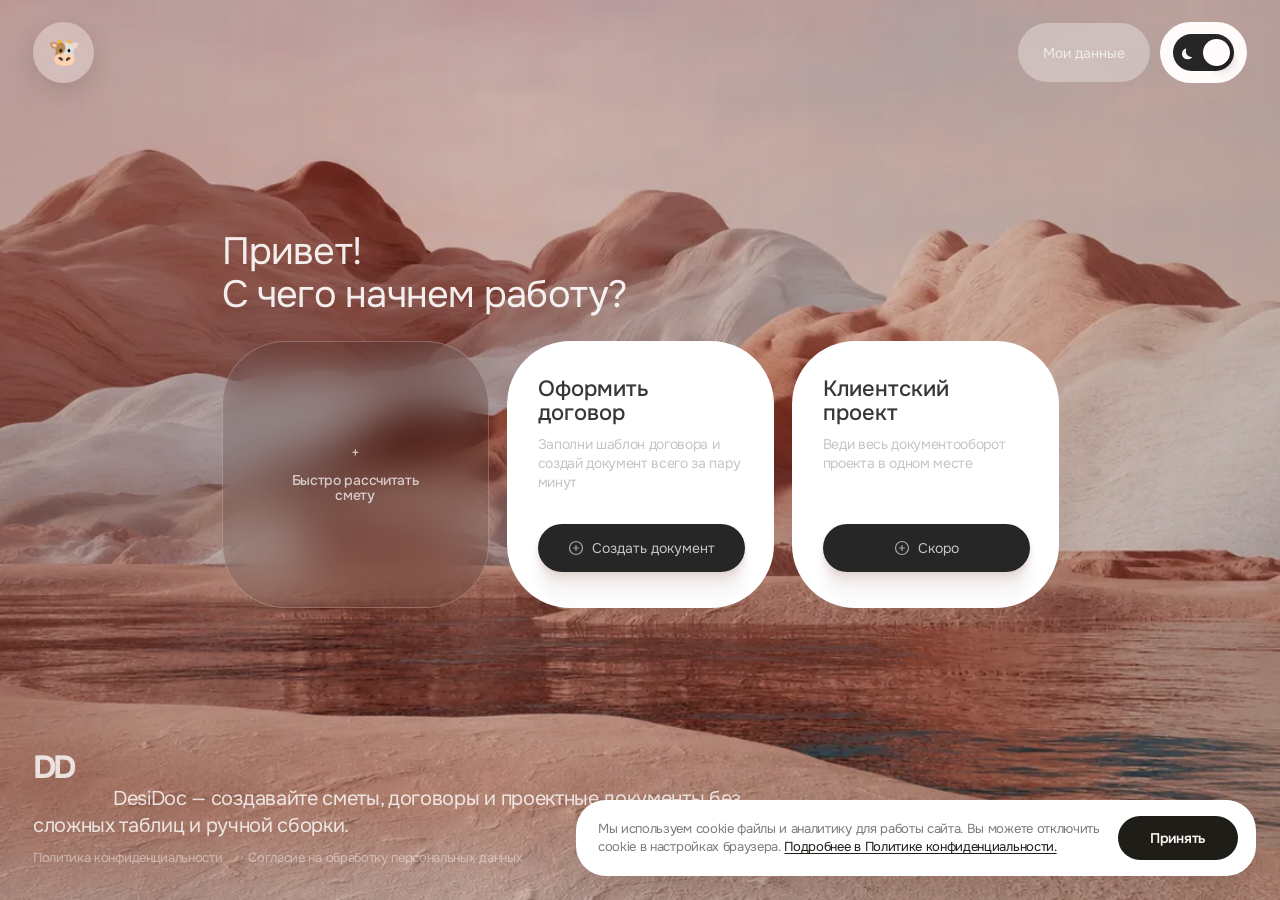
==== index.html @ 85f7f20c "Remove stale AI brief helper text" ====
<!doctype html>
<html lang="ru">
<head>
  <meta charset="utf-8">
  <meta name="viewport" content="width=device-width, initial-scale=1, viewport-fit=cover">
  <title>DesiDoc — сервис для подготовки проектных документов</title>
  <meta name="description" content="Создавайте сметы, договоры и проектные документы без лишней рутины.">
  <link rel="icon" href="/favicon.ico" sizes="48x48">
  <link rel="icon" href="assets/favicon-32.png" type="image/png" sizes="32x32">
  <link rel="icon" href="assets/favicon-192.png" type="image/png" sizes="192x192">
  <link rel="apple-touch-icon" href="assets/apple-touch-icon.png">
  <link rel="preload" href="assets/deedoc-landscape.webp" as="image" type="image/webp" fetchpriority="high">
  <meta property="og:type" content="website">
  <meta property="og:url" content="https://desidoc.ru/">
  <meta property="og:site_name" content="DesiDoc">
  <meta property="og:title" content="DesiDoc — сервис для подготовки проектных документов">
  <meta property="og:description" content="Создавайте сметы, договоры и проектные документы без лишней рутины.">
  <meta property="og:locale" content="ru_RU">
  <meta name="twitter:card" content="summary">
  <meta name="twitter:title" content="DesiDoc — сервис для подготовки проектных документов">
  <meta name="twitter:description" content="Создавайте сметы, договоры и проектные документы без лишней рутины.">
  <link rel="stylesheet" href="css/designkit.css?v=171">
</head>
<body data-view="home">
  <div class="app" data-view="home">
    <aside class="rail" aria-label="Основная навигация">
      <a class="brand" href="#home" data-route="home" aria-label="DesiDoc home">DD</a>
      <nav class="rail__nav">
        <a href="#home" data-route="home" class="rail__link is-active">Главная</a>
        <a href="#calculator" data-route="calculator" class="rail__link">Смета</a>
        <a href="#contract" data-route="contract" class="rail__link is-muted">Документы</a>
      </nav>
      <button class="theme-toggle" type="button" data-action="toggle-theme" aria-label="Переключить тему">
        <span class="theme-toggle__dot"></span>
      </button>
    </aside>

    <main class="workspace">
      <header class="topbar">
        <a class="mobile-brand" href="#home" data-route="home">DesiDoc</a>
        <nav class="topbar__nav" aria-label="Навигация">
          <a href="#home" data-route="home" class="topbar__link is-active">Главная</a>
          <a href="#calculator" data-route="calculator" class="topbar__link">Смета</a>
          <a href="#contract" data-route="contract" class="topbar__link">Документы</a>
        </nav>
        <button class="topbar__theme" type="button" data-action="toggle-theme">Тема</button>
      </header>

      <!-- Global nav header — visible on all screens -->
      <header class="deedoc-home__top deedoc-home__top--global">
        <div class="deedoc-user">
          <button class="deedoc-user__avatar" type="button" data-route="home" aria-label="На главную" title="На главную">🐱</button>
          <nav class="deedoc-section-nav" aria-label="Разделы" hidden>
            <button class="deedoc-section-tab" type="button" data-route="calculator" aria-label="Смета">
              <svg class="tab-icon" width="16" height="16" viewBox="0 0 16 16" fill="none" aria-hidden="true">
                <rect x="2" y="2" width="5" height="4" rx="1" stroke="currentColor" stroke-width="1.3"/>
                <rect x="9" y="2" width="5" height="4" rx="1" stroke="currentColor" stroke-width="1.3"/>
                <rect x="2" y="10" width="5" height="4" rx="1" stroke="currentColor" stroke-width="1.3"/>
                <path d="M9 12h6M12 9v6" stroke="currentColor" stroke-width="1.3" stroke-linecap="round"/>
              </svg>
              <span class="tab-label">Смета</span>
            </button>
            <button class="deedoc-section-tab" type="button" data-route="contract" aria-label="Документы">
              <svg class="tab-icon" width="16" height="16" viewBox="0 0 16 16" fill="none" aria-hidden="true">
                <path d="M3 2.5A1.5 1.5 0 014.5 1h5L13 4.5V13a1.5 1.5 0 01-1.5 1.5h-7A1.5 1.5 0 013 13V2.5z" stroke="currentColor" stroke-width="1.3"/>
                <path d="M9 1v3.5H13" stroke="currentColor" stroke-width="1.3" stroke-linecap="round" stroke-linejoin="round"/>
                <path d="M5.5 8h5M5.5 10.5h3" stroke="currentColor" stroke-width="1.3" stroke-linecap="round"/>
              </svg>
              <span class="tab-label">Документы</span>
            </button>
          </nav>
        </div>
        <div class="deedoc-home__tools">
          <button class="deedoc-pill" type="button" data-action="open-profile"><span class="pill-clip"><span class="pill-reel" data-text="Мои данные">Мои данные</span></span></button>
          <button class="deedoc-toggle" type="button" data-action="toggle-theme" aria-label="Переключить тему">
            <svg class="deedoc-toggle__moon" aria-hidden="true" xmlns="http://www.w3.org/2000/svg" width="12" height="13" viewBox="44 44 12 13" fill="none">
              <path d="M47.6269 46.0322C48.0415 45.8719 48.379 46.3405 48.2231 46.7572C47.9912 47.3765 47.8644 48.0472 47.8644 48.7476C47.8644 51.881 50.4019 54.4211 53.5321 54.4211C53.8965 54.4211 54.1461 54.8226 53.9039 55.0952C52.8659 56.2637 51.3528 57 49.6678 57C46.5375 57 44 54.4599 44 51.3265C44 48.9133 45.5051 46.8523 47.6269 46.0322Z" fill="#F8F4F3"/>
            </svg>
            <span class="deedoc-toggle__knob"></span>
            <svg class="deedoc-toggle__sun" aria-hidden="true" xmlns="http://www.w3.org/2000/svg" width="17" height="17" viewBox="70.5 123 17 17" fill="none">
              <path d="M86.9963 130.681V130.678C86.9775 130.539 86.8853 130.423 86.7572 130.372C85.1307 129.716 84.6054 128.555 85.1777 126.884C85.2229 126.753 85.1947 126.607 85.1043 126.5L85.1024 126.496C85.0121 126.392 84.8728 126.342 84.7372 126.369C83.0184 126.705 81.9529 126.015 81.5406 124.297C81.5236 124.229 81.4916 124.168 81.4445 124.121C81.3994 124.071 81.341 124.035 81.2732 124.016C81.1415 123.976 80.9984 124.012 80.8986 124.109C79.6316 125.329 78.3665 125.329 77.1014 124.109C77.0016 124.012 76.8585 123.978 76.7268 124.016L76.7211 124.018C76.5893 124.058 76.4877 124.164 76.4557 124.301C76.0453 126.019 74.9797 126.711 73.2609 126.375C73.1253 126.348 72.986 126.396 72.8957 126.502L72.8938 126.506C72.8034 126.61 72.7752 126.757 72.8204 126.89C73.3946 128.558 72.8693 129.722 71.2428 130.377C71.1147 130.429 71.0225 130.546 71.0037 130.683V130.687C70.9848 130.826 71.0394 130.963 71.1486 131.048C72.5267 132.139 72.7055 133.405 71.6889 134.844C71.608 134.958 71.5948 135.106 71.6513 135.231L71.6532 135.235C71.7096 135.363 71.8301 135.448 71.9676 135.461C73.7108 135.627 74.5392 136.594 74.4545 138.358C74.4469 138.497 74.5147 138.63 74.6314 138.706L74.6352 138.708C74.7519 138.784 74.8988 138.789 75.0211 138.725C76.5762 137.913 77.7904 138.272 78.6658 139.804C78.7355 139.926 78.8616 140 79.0009 140H79.0047C79.1421 140 79.2701 139.926 79.3398 139.804C80.2133 138.272 81.4276 137.913 82.9845 138.723C83.1069 138.787 83.2537 138.78 83.3704 138.704L83.3742 138.702C83.4909 138.626 83.5568 138.495 83.5512 138.354C83.4665 136.588 84.2948 135.623 86.0381 135.456C86.1755 135.442 86.296 135.357 86.3525 135.23L86.3544 135.226C86.4108 135.098 86.3977 134.95 86.3167 134.838C85.3001 133.399 85.479 132.135 86.8551 131.042C86.9606 130.957 87.0152 130.82 86.9963 130.681ZM78.9991 136.839C76.2655 136.839 74.0516 134.602 74.0516 131.845C74.0516 129.085 76.2674 126.85 78.9991 126.85C81.7307 126.85 83.9465 129.087 83.9465 131.845C83.9484 134.602 81.7326 136.839 78.9991 136.839Z" fill="#FFFBFA"/>
            </svg>
          </button>
        </div>
      </header>

      <section class="view view--home" data-screen="home" aria-labelledby="home-title">
        <div class="deedoc-home">
          <div class="deedoc-home__bg" aria-hidden="true">
            <div class="deedoc-home__bg-layer" data-layer="sky"></div>
            <div class="deedoc-home__bg-layer" data-layer="mountains"></div>
            <div class="deedoc-home__bg-layer" data-layer="water"></div>
          </div>
          <!-- Spacer keeps grid-template-rows: auto 1fr auto intact after header moved globally -->
          <div class="deedoc-home__nav-spacer" aria-hidden="true"></div>
          <section class="deedoc-hero" aria-labelledby="home-title">
            <div class="deedoc-hero__inner">
            <h1 id="home-title" data-home-greeting>Привет!<br>С чего начнем работу?</h1>
            <div class="deedoc-actions" aria-label="Рабочие сценарии">
              <article class="deedoc-card deedoc-card--quick" data-route="calculator" tabindex="0" role="button" aria-label="Быстро рассчитать смету">
                <div class="deedoc-card__plus">+</div>
                <p>Быстро рассчитать<br>смету</p>
              </article>

              <article class="deedoc-card deedoc-card--paper" data-route="contract" tabindex="0" role="button" aria-label="Оформить договор">
                <div>
                  <h2>Оформить<br>договор</h2>
                  <p>Заполни шаблон договора и создай документ всего за пару минут</p>
                </div>
                <button class="deedoc-card__button" type="button" data-route="contract" data-icon="document">Создать документ</button>
              </article>

              <article class="deedoc-card deedoc-card--paper" data-action="show-soon" data-label="Клиентский проект" tabindex="0" role="button" aria-label="Добавить клиентский проект">
                <div>
                  <h2>Клиентский<br>проект</h2>
                  <p>Веди весь документооборот проекта в одном месте</p>
                </div>
                <button class="deedoc-card__button" type="button" data-action="show-soon" data-label="Клиентский проект" data-icon="project">Скоро</button>
              </article>
            </div>
            </div>
          </section>

          <footer class="deedoc-home__footer">
            <strong>DD</strong>
            <p>DesiDoc — создавайте сметы, договоры и проектные документы без сложных таблиц и ручной сборки.</p>
            <p class="deedoc-home__footer-legal">
              <a class="link-btn" href="policy.html">Политика конфиденциальности</a>
              <span>·</span>
              <a class="link-btn" href="personal-data-consent.html">Согласие на обработку персональных данных</a>
            </p>
          </footer>
        </div>
      </section>

      <section class="view view--calculator" data-screen="calculator" aria-labelledby="calculator-title">
        <div class="calculator-shell">
          <h1 class="visually-hidden" id="calculator-title">Смета</h1>
          <section class="mobile-calc-controls" aria-label="Параметры сметы">
            <div class="mobile-calc-controls__rail">
              <button class="mobile-calc-chip" type="button" data-action="open-mobile-calc-sheet" data-mobile-sheet="project">
                <div class="mobile-calc-chip__text">
                  <span>Проект</span>
                  <strong data-mobile-chip-value="project">Дизайн сайта</strong>
                </div>
                <svg class="mobile-calc-chip__chevron" width="10" height="6" viewBox="0 0 10 6" fill="none" aria-hidden="true"><path d="M1 1l4 4 4-4" stroke="currentColor" stroke-width="1.5" stroke-linecap="round" stroke-linejoin="round"/></svg>
              </button>
              <button class="mobile-calc-chip" type="button" data-action="open-mobile-calc-sheet" data-mobile-sheet="rate">
                <div class="mobile-calc-chip__text">
                  <span>Ставка</span>
                  <strong data-mobile-chip-value="rate">1 500 ₽/ч</strong>
                </div>
                <svg class="mobile-calc-chip__chevron" width="10" height="6" viewBox="0 0 10 6" fill="none" aria-hidden="true"><path d="M1 1l4 4 4-4" stroke="currentColor" stroke-width="1.5" stroke-linecap="round" stroke-linejoin="round"/></svg>
              </button>
              <button class="mobile-calc-chip" type="button" data-action="open-mobile-calc-sheet" data-mobile-sheet="tax">
                <div class="mobile-calc-chip__text">
                  <span>Налог</span>
                  <strong data-mobile-chip-value="tax">СЗ · 4%</strong>
                </div>
                <svg class="mobile-calc-chip__chevron" width="10" height="6" viewBox="0 0 10 6" fill="none" aria-hidden="true"><path d="M1 1l4 4 4-4" stroke="currentColor" stroke-width="1.5" stroke-linecap="round" stroke-linejoin="round"/></svg>
              </button>
            </div>
            <button class="mobile-calc-controls__cta" type="button" data-action="generate-estimate">Рассчитать стоимость</button>
          </section>

          <section class="mobile-calc-sheet" data-mobile-calc-sheet hidden aria-hidden="true">
            <button class="mobile-calc-sheet__backdrop" type="button" data-action="close-mobile-calc-sheet" aria-label="Закрыть"></button>
            <div class="mobile-calc-sheet__panel" role="dialog" aria-modal="true" aria-labelledby="mobile-calc-sheet-title">
              <button class="mobile-calc-sheet__handle" type="button" data-action="toggle-mobile-calc-sheet" data-mobile-sheet="project" aria-label="Свернуть панель параметров"></button>
              <div class="mobile-calc-sheet__header">
                <div>
                  <p class="mobile-calc-sheet__eyebrow">Параметр сметы</p>
                  <h2 class="mobile-calc-sheet__title" id="mobile-calc-sheet-title" data-mobile-sheet-title>Тип проекта</h2>
                </div>
                <button class="mobile-calc-sheet__close" type="button" data-action="close-mobile-calc-sheet" aria-label="Закрыть">×</button>
              </div>

              <div class="mobile-calc-sheet__body">
	                <section class="mobile-calc-sheet__section" data-mobile-sheet-panel="project">
	                  <div class="project-options mobile-calc-sheet__project-grid" role="radiogroup" aria-label="Тип проекта" data-project-options></div>
	                  <div class="brief-ai-card brief-ai-card--mobile" data-brief-ai-entry hidden>
	                    <button class="brief-ai-button" type="button" data-action="open-brief-ai">
	                      <span aria-hidden="true">✨</span>
	                      Собрать из брифа
	                    </button>
	                  </div>
	                </section>

                <section class="mobile-calc-sheet__section" data-mobile-sheet-panel="rate" hidden>
                  <div class="segmented" role="tablist" aria-label="Режим ставки">
                    <button class="segmented__item is-active" type="button" data-rate-mode="custom">Моя ставка</button>
                    <button class="segmented__item" type="button" data-rate-mode="income">От дохода</button>
                    <button class="segmented__item" type="button" data-rate-mode="market">По рынку</button>
                  </div>

                  <div class="rate-panel rate-panel--market is-hidden" data-rate-panel="market">
                    <div class="market-grade-grid" aria-label="Рыночная ставка">
	                      <button class="market-grade is-active" type="button" data-market-grade="junior">
	                        <span>Джун</span>
	                        <strong data-market-rate-label="junior">600 ₽</strong>
	                      </button>
	                      <button class="market-grade" type="button" data-market-grade="middle">
	                        <span>Мидл</span>
	                        <strong data-market-rate-label="middle">1 800 ₽</strong>
	                      </button>
	                      <button class="market-grade" type="button" data-market-grade="senior">
	                        <span>Синьор</span>
	                        <strong data-market-rate-label="senior">3 000 ₽</strong>
	                      </button>
                    </div>
                    <p class="market-rate-note">Ориентир по опросу <a href="https://t.me/creative_bones" target="_blank" rel="noopener noreferrer">@creative_bones</a> и открытым данным рынка. Это примерная ставка, а не официальный тариф: считайте с учётом опыта, проекта, клиента и финансовых целей.</p>
                  </div>

	                  <div class="rate-panel rate-panel--custom" data-rate-panel="custom">
	                    <div class="rate-control-row">
	                      <div class="rate-summary">
	                        <input class="rate-input" type="number" min="0" step="100" data-input="designerRate" value="1500" aria-label="Ставка дизайнера">
	                        <span data-currency-rate-label>₽/час</span>
	                      </div>
	                      <div class="currency-picker" data-currency-picker aria-label="Валюта сметы">
	                        <div class="currency-picker__chips">
	                          <button class="currency-chip is-active" type="button" data-currency="RUB" aria-pressed="true" aria-label="Рубли">₽</button>
	                          <button class="currency-chip" type="button" data-currency="USD" aria-pressed="false" aria-label="Доллары">$</button>
	                          <button class="currency-chip" type="button" data-currency="EUR" aria-pressed="false" aria-label="Евро">€</button>
	                          <button class="currency-chip" type="button" data-currency="KZT" aria-pressed="false" aria-label="Тенге">₸</button>
	                        </div>
	                      </div>
	                    </div>
	                  </div>

                  <div class="rate-panel rate-panel--income is-hidden" data-rate-panel="income" hidden>
                    <label class="field">
                      <span>Желаемый доход в месяц</span>
                      <input type="number" min="0" step="1000" data-input="monthlyIncome" value="240000">
                    </label>
                    <div class="field-row">
                      <label class="field">
                        <span>Рабочих дней в неделю</span>
                        <input type="number" min="1" max="7" data-input="workDays" value="5">
                      </label>
                      <label class="field">
                        <span>Часов в день</span>
                        <input type="number" min="1" max="12" data-input="billableHours" value="6">
                      </label>
                    </div>
	                    <div class="rate-control-row">
	                      <div class="rate-summary">
	                        <strong data-income-rate>0 ₽/час</strong>
	                      </div>
	                      <div class="currency-picker" data-currency-picker aria-label="Валюта сметы">
	                        <div class="currency-picker__chips">
	                          <button class="currency-chip is-active" type="button" data-currency="RUB" aria-pressed="true" aria-label="Рубли">₽</button>
	                          <button class="currency-chip" type="button" data-currency="USD" aria-pressed="false" aria-label="Доллары">$</button>
	                          <button class="currency-chip" type="button" data-currency="EUR" aria-pressed="false" aria-label="Евро">€</button>
	                          <button class="currency-chip" type="button" data-currency="KZT" aria-pressed="false" aria-label="Тенге">₸</button>
	                        </div>
	                      </div>
	                    </div>
	                  </div>
	                </section>

                <section class="mobile-calc-sheet__section" data-mobile-sheet-panel="tax" hidden>
                  <div class="tax-settings">
                    <div class="segmented segmented--tax" role="tablist" aria-label="Налоговый режим">
                      <button class="segmented__item is-active" type="button" data-tax-mode="selfEmployed">Самозанятый</button>
                      <button class="segmented__item" type="button" data-tax-mode="ipUsn">ИП 6%</button>
                      <button class="segmented__item" type="button" data-tax-mode="custom">Свой %</button>
                    </div>

                    <div class="segmented segmented--client" role="tablist" aria-label="Тип клиента">
                      <button class="segmented__item is-active" type="button" data-client-type="individual">Физлицо</button>
                      <button class="segmented__item" type="button" data-client-type="business">Юрлицо / ИП</button>
                    </div>

                    <div class="rate-summary tax-custom is-hidden" data-tax-custom>
                      <input class="rate-input" type="number" min="0" max="100" step="0.5" data-input="customTaxRate" value="6" aria-label="Свой процент налога">
                      <span>%</span>
                    </div>

                    <div class="tax-rate-line">Налог: <strong data-tax-rate-label>4%</strong></div>
                  </div>
                </section>
              </div>

              <button class="mobile-calc-sheet__apply" type="button" data-action="apply-mobile-calc-sheet">Применить</button>
            </div>
          </section>

          <!-- Hero -->


          <!-- Two-column builder -->
          <div class="builder-grid">

            <!-- LEFT: Setup card with CTA pinned to its bottom -->
            <section class="setup-card" aria-labelledby="setup-title">

              <!-- Step 01 -->
              <div class="cv-step-block">
                <div class="cv-step-label">
                  <span class="cv-step-num">1</span>
                  <span class="cv-step-title">Тип проекта</span>
	                </div>
	                <div class="project-options" role="radiogroup" aria-label="Тип проекта" data-project-options></div>
	                <div class="brief-ai-card" data-brief-ai-entry hidden>
	                  <button class="brief-ai-button" type="button" data-action="open-brief-ai">
	                    <span aria-hidden="true">✨</span>
	                    Собрать из брифа
	                  </button>
	                </div>
	              </div>

              <div class="cv-divider" aria-hidden="true"></div>

              <!-- Step 02 -->
              <div class="cv-step-block cv-step-block--rate">
                <div class="cv-step-label">
                  <span class="cv-step-num">2</span>
                  <span class="cv-step-title">Ставка</span>
                </div>

                <div class="segmented" role="tablist" aria-label="Режим ставки">
                  <button class="segmented__item is-active" type="button" data-rate-mode="custom">Моя ставка</button>
                  <button class="segmented__item" type="button" data-rate-mode="income">От дохода</button>
                  <button class="segmented__item" type="button" data-rate-mode="market">По рынку</button>
                </div>

                <div class="rate-panel rate-panel--market is-hidden" data-rate-panel="market">
                  <div class="market-grade-grid" aria-label="Рыночная ставка">
	                    <button class="market-grade is-active" type="button" data-market-grade="junior">
	                      <span>Джун</span>
	                      <strong data-market-rate-label="junior">600 ₽</strong>
	                    </button>
	                    <button class="market-grade" type="button" data-market-grade="middle">
	                      <span>Мидл</span>
	                      <strong data-market-rate-label="middle">1 800 ₽</strong>
	                    </button>
	                    <button class="market-grade" type="button" data-market-grade="senior">
	                      <span>Синьор</span>
	                      <strong data-market-rate-label="senior">3 000 ₽</strong>
	                    </button>
                  </div>
                  <p class="market-rate-note">Ориентир по опросу <a href="https://t.me/creative_bones" target="_blank" rel="noopener noreferrer">@creative_bones</a> и открытым данным рынка. Это примерная ставка, а не официальный тариф: считайте с учётом опыта, проекта, клиента и финансовых целей.</p>
                </div>

	                <div class="rate-panel rate-panel--custom" data-rate-panel="custom">
	                  <div class="rate-control-row">
	                    <div class="rate-summary">
	                      <input class="rate-input" type="number" min="0" step="100" data-input="designerRate" value="1500" aria-label="Ставка дизайнера">
	                      <span data-currency-rate-label>₽/час</span>
	                    </div>
	                    <div class="currency-picker" data-currency-picker aria-label="Валюта сметы">
	                      <div class="currency-picker__chips">
	                        <button class="currency-chip is-active" type="button" data-currency="RUB" aria-pressed="true" aria-label="Рубли">₽</button>
	                        <button class="currency-chip" type="button" data-currency="USD" aria-pressed="false" aria-label="Доллары">$</button>
	                        <button class="currency-chip" type="button" data-currency="EUR" aria-pressed="false" aria-label="Евро">€</button>
	                        <button class="currency-chip" type="button" data-currency="KZT" aria-pressed="false" aria-label="Тенге">₸</button>
	                      </div>
	                    </div>
	                  </div>
	                </div>

                <div class="rate-panel rate-panel--income is-hidden" data-rate-panel="income" hidden>
                  <label class="field">
                    <span>Желаемый доход в месяц</span>
                    <input type="number" min="0" step="1000" data-input="monthlyIncome" value="240000">
                  </label>
                  <div class="field-row">
                    <label class="field">
                      <span>Рабочих дней в неделю</span>
                      <input type="number" min="1" max="7" data-input="workDays" value="5">
                    </label>
                    <label class="field">
                      <span>Часов в день</span>
                      <input type="number" min="1" max="12" data-input="billableHours" value="6">
                    </label>
                  </div>
	                  <div class="rate-control-row">
	                    <div class="rate-summary">
	                      <strong data-income-rate>0 ₽/час</strong>
	                    </div>
	                    <div class="currency-picker" data-currency-picker aria-label="Валюта сметы">
	                      <div class="currency-picker__chips">
	                        <button class="currency-chip is-active" type="button" data-currency="RUB" aria-pressed="true" aria-label="Рубли">₽</button>
	                        <button class="currency-chip" type="button" data-currency="USD" aria-pressed="false" aria-label="Доллары">$</button>
	                        <button class="currency-chip" type="button" data-currency="EUR" aria-pressed="false" aria-label="Евро">€</button>
	                        <button class="currency-chip" type="button" data-currency="KZT" aria-pressed="false" aria-label="Тенге">₸</button>
	                      </div>
	                    </div>
	                  </div>
	                </div>
              </div>

              <div class="cv-divider" aria-hidden="true"></div>

              <!-- Step 03 -->
              <div class="cv-step-block cv-step-block--tax">
                <div class="cv-step-label">
                  <span class="cv-step-num">3</span>
                  <span class="cv-step-title">Налог</span>
                </div>

                <div class="tax-settings">
                  <div class="segmented segmented--tax" role="tablist" aria-label="Налоговый режим">
                    <button class="segmented__item is-active" type="button" data-tax-mode="selfEmployed">Самозанятый</button>
                    <button class="segmented__item" type="button" data-tax-mode="ipUsn">ИП 6%</button>
                    <button class="segmented__item" type="button" data-tax-mode="custom">Свой %</button>
                  </div>

                  <div class="segmented segmented--client" role="tablist" aria-label="Тип клиента">
                    <button class="segmented__item is-active" type="button" data-client-type="individual">Физлицо</button>
                    <button class="segmented__item" type="button" data-client-type="business">Юрлицо / ИП</button>
                  </div>

                  <div class="rate-summary tax-custom is-hidden" data-tax-custom>
                    <input class="rate-input" type="number" min="0" max="100" step="0.5" data-input="customTaxRate" value="6" aria-label="Свой процент налога">
                    <span>%</span>
                  </div>

                  <div class="tax-rate-line">Налог: <strong data-tax-rate-label>4%</strong></div>
                </div>
              </div>

              <!-- Primary CTA inside the card, pinned to the bottom -->
              <button class="cv-cta-btn" type="button" data-action="generate-estimate">Рассчитать стоимость</button>

            </section>

            <!-- RIGHT: Estimate card -->
            <section class="estimate-card" aria-live="polite">

              <!-- Empty state -->
              <div class="estimate-empty cv-estimate-empty" data-estimate-empty>
                <div class="cv-empty-icon" aria-hidden="true">₽</div>
                <div class="cv-empty-text">
                  <h2 id="setup-title">Стоимость появится здесь.</h2>
                  <p data-empty-hint>Выбери проект, ставку и налог</p>
                </div>
              </div>

              <!-- Result state -->
              <div class="estimate-result is-hidden" data-estimate-result>

                <!-- Summary header -->
                <div class="cv-result-header">
                  <div class="cv-result-meta">
                    <label class="estimate-inline-field" aria-label="Название сметы">
                      <span class="estimate-inline-caption">Введите название сметы</span>
                      <textarea class="estimate-inline-input estimate-inline-input--title" data-estimate-meta="estimateName" rows="1" placeholder="Название сметы" aria-label="Название сметы"></textarea>
                    </label>
                  </div>
                  <div class="cv-total-block">
                    <span class="cv-total-label">Итого · <span data-estimate-tax-label>налог 4%</span></span>
                    <strong class="cv-total-amount" data-estimate-total>0 ₽</strong>
                  </div>
                </div>

                <!-- Stage list -->
                <div class="stage-list" data-stage-list></div>

                <!-- AI disclaimer — под этапами, только для AI-смет -->
                <p class="ai-stages-note" data-ai-stages-note hidden>Оценка примерная — измените часы под свою скорость работы, сложность проекта и договорённости с клиентом.</p>
                <p class="ai-stages-note" data-custom-stages-note hidden>Это стандартная заготовка. Отредактируйте этапы и часы под свой проект, лишнее можно удалить.</p>

                <!-- Add stage -->
                <button class="button button--ghost button--wide cv-add-stage-btn" type="button" data-action="add-stage">+ Добавить этап</button>

                <!-- Expenses -->
                <details class="expense-box" data-expense-box>
                  <summary>
                    <span class="expense-box__title">+ Добавить дополнительные расходы</span>
                    <span class="expense-box__hint">Добавьте стоимость токенов нейросетей, если используете AI-инструменты в работе, лицензий на шрифты, фотостоков или печати.</span>
                  </summary>
                  <div class="expense-form">
                    <label class="field">
                      <span>Название расхода</span>
                      <input type="text" data-input="expenseTitle" placeholder="Например, шрифт или иллюстрация">
                    </label>
                    <label class="field">
                      <span>Сумма</span>
                      <input type="number" min="0" step="500" data-input="expenseAmount" placeholder="0">
                    </label>
                    <button class="button button--ghost" type="button" data-action="add-expense">Добавить</button>
                  </div>
                  <div class="expense-list" data-expense-list></div>
                </details>

	                <!-- Breakdown -->
	                <div class="estimate-breakdown" data-estimate-breakdown></div>
	                <div class="ai-estimate-insights" data-ai-estimate-insights hidden></div>

                <!-- Actions row — bottom -->
                <div class="estimate-actions cv-result-actions">
                  <button class="button button--soft" type="button" data-action="reset-estimate">Сбросить</button>
                  <button class="button button--ghost" type="button" data-action="open-export-settings">Параметры PDF</button>
                  <button class="button button--dark" type="button" data-action="open-export">
                    <svg width="14" height="14" viewBox="0 0 14 14" fill="none" aria-hidden="true"><path d="M7 1v8M4 6l3 3 3-3M2 10v1a1 1 0 001 1h8a1 1 0 001-1v-1" stroke="currentColor" stroke-width="1.4" stroke-linecap="round" stroke-linejoin="round"/></svg>
                    Скачать PDF
                  </button>
                </div>

              </div>
            </section>

          </div>
        </div>
      </section>

      <section class="view view--contract" data-screen="contract" aria-labelledby="contract-title">
        <div class="contract-workspace">
          <h1 class="visually-hidden" id="contract-title">Документы</h1>
          <header class="contract-header contract-hero"></header>

          <section class="mobile-contract-flow" data-mobile-contract-flow hidden>
            <div class="mobile-contract-card">
              <div class="mobile-contract-template-strip" data-contract-template-strip aria-label="Тип документа"></div>

              <div class="mobile-contract-card__head">
                <h2 class="mobile-contract-card__title" data-mobile-contract-title>Рамочный договор</h2>
                <div class="mobile-contract-progressline">
                  <div class="mobile-contract-progressline__track">
                    <span class="mobile-contract-progressline__fill" data-mobile-contract-progress-fill></span>
                  </div>
                  <strong class="mobile-contract-progressline__value" data-mobile-contract-progress-label>0 из 4</strong>
                </div>
              </div>

              <div class="mobile-contract-steps" data-mobile-contract-steps></div>

              <button class="mobile-contract-cta" type="button" data-action="show-mobile-contract-doc">Показать договор</button>
            </div>
          </section>

          <section class="mobile-contract-sheet" data-mobile-contract-sheet hidden aria-hidden="true">
            <button class="mobile-contract-sheet__backdrop" type="button" data-action="close-mobile-contract-sheet" aria-label="Закрыть"></button>
            <div class="mobile-contract-sheet__panel" role="dialog" aria-modal="true" aria-labelledby="mobile-contract-sheet-title">
              <button class="mobile-contract-sheet__handle" type="button" data-action="toggle-mobile-contract-sheet" aria-label="Свернуть панель параметров"></button>
              <div class="mobile-contract-sheet__header">
                <div>
                  <p class="mobile-contract-sheet__eyebrow">Шаг договора</p>
                  <h2 class="mobile-contract-sheet__title" id="mobile-contract-sheet-title" data-mobile-contract-sheet-title>Исполнитель</h2>
                </div>
                <button class="mobile-contract-sheet__close" type="button" data-action="close-mobile-contract-sheet" aria-label="Закрыть">×</button>
              </div>

              <div class="mobile-contract-sheet__body" data-mobile-contract-sheet-body></div>

              <button class="mobile-contract-sheet__apply" type="button" data-action="apply-mobile-contract-sheet">Применить</button>
            </div>
          </section>

          <div class="contract-layout">
            <aside class="contract-outline" aria-label="Структура договора">
              <div data-addendum-sidebar></div>

              <!-- Шаг 1: Запрос данных у клиента -->
              <details class="outline-group contract-helper-panel outline-group--collapsible" data-step="1">
                <summary class="outline-title outline-title--toggle"><span class="step-badge">1</span>Запроси данные у клиента</summary>
                <div class="outline-group-body">
                  <p class="contract-data-hint">Скопируйте и отправьте клиенту — он ответит одним сообщением, вы вставите ниже.</p>
                  <pre class="client-request-preview" data-client-request-text>Привет! Для подготовки договора пришлите, пожалуйста, одним сообщением:

ФИО / название компании:
ИНН:
Ответственное лицо:
Телефон / Telegram:
Юридический или почтовый адрес:

Для выставления счёта также нужны:
Расчётный счёт:
БИК банка:
Название банка:

Если вы самозанятый или физлицо — реквизиты счёта всё равно нужны для оплаты.</pre>
                  <button class="button button--ghost button--wide" type="button" data-action="copy-client-request">Скопировать запрос</button>
                  <textarea class="client-reply-textarea" data-client-reply-input rows="4" placeholder="Вставьте ответ клиента — разложу данные по полям автоматически."></textarea>
                  <label class="contract-control contract-control--checkbox client-reply-consent">
                    <input type="checkbox" data-client-pd-ack>
                    <span>Подтверждаю, что вправе использовать и вносить данные клиента в документ.</span>
                  </label>
                  <button class="button button--primary button--wide" type="button" data-action="parse-client-reply">Заполнить из ответа</button>
                  <p class="client-reply-status" data-client-reply-status>Принимаю свободный текст: ФИО, ИНН, телефон, email, Telegram, адрес.</p>
                </div>
              </details>

              <!-- Шаг 2: Данные -->
              <details class="outline-group contract-data-panel outline-group--collapsible" data-step="2" data-contract-fields-panel>
                <summary class="outline-title outline-title--toggle"><span class="step-badge">2</span>Заполни данные</summary>
                <div class="outline-group-body">
                  <p class="contract-data-hint">Ваши данные загружены из профиля. Проверьте и дополните данные клиента.</p>
                  <div class="contract-progress" data-contract-progress></div>
                  <div class="contract-required-summary" data-contract-required-summary></div>
                  <div class="contract-form" data-contract-fields></div>
                </div>
              </details>

              <!-- Шаг 3: Подпись -->
              <details class="outline-group contract-signature-panel outline-group--collapsible" data-step="3" data-signature-panel>
                <summary class="outline-title outline-title--toggle"><span class="step-badge">3</span>Добавь подпись</summary>
                <div class="outline-group-body">
                  <p class="contract-data-hint">Сфотографируйте подпись на белом листе — уберём фон и сделаем синей автоматически.</p>
                  <div class="signature-preview" data-signature-preview></div>
                  <input class="visually-hidden" type="file" accept="image/*" data-signature-file>
                  <div class="signature-actions">
                    <button class="button button--ghost button--wide" type="button" data-action="upload-signature">Загрузить подпись</button>
                    <button class="button button--ghost button--wide" type="button" data-action="delete-signature">Удалить</button>
                  </div>
                  <label class="contract-control contract-control--checkbox" style="margin-top:10px">
                    <input type="checkbox" data-signature-pdf-toggle>
                    <span>Включить подпись в PDF</span>
                  </label>
                  <p class="signature-legal-note">Подпись используется только как изображение в документах и не является электронной подписью.</p>
                </div>
              </details>

              <!-- Шаг 4: Плановый перерыв -->
              <details class="outline-group outline-group--utility outline-group--collapsible" data-step="4">
                <summary class="outline-title outline-title--toggle"><span class="step-badge">4</span>Запланируй отпуск</summary>
                <div class="outline-group-body">
                  <div class="optional-list" data-contract-options></div>
                </div>
              </details>

            </aside>

            <div class="contract-canvas-area">
              <button class="mobile-contract-back" type="button" data-action="hide-mobile-contract-doc" hidden>← Изменить данные</button>
              <!-- Doc type toggle — aligned to canvas left edge -->
              <div class="contract-top-bar">
                <div class="contract-template-strip" data-contract-template-strip aria-label="Тип договора"></div>
              </div>
              <article class="document-canvas" data-contract-canvas aria-label="Договор"></article>
              <div class="mobile-contract-actions" hidden>
                <nav class="document-section-nav document-section-nav--mobile-actions" data-contract-outline aria-label="Навигация по разделам договора"></nav>
                <button class="button button--dark" type="button" data-action="print-contract">Скачать PDF</button>
                <div class="mobile-contract-actions__secondary">
                  <button class="button button--ghost" type="button" data-action="hide-mobile-contract-doc">← Изменить данные</button>
                  <button class="button button--ghost" type="button" data-action="reset-contract-data">Сбросить</button>
                </div>
              </div>
            </div>
            <aside class="contract-side-rail" aria-label="Быстрая навигация по договору">
              <nav class="document-section-nav document-section-nav--floating" data-contract-outline aria-label="Навигация по разделам договора"></nav>
            </aside>
          </div>

          <footer class="document-toolbar">
            <span class="autosave-status" data-autosave-status>Сохранено</span>
            <div class="document-toolbar__actions">
              <label class="expl-toggle">
                <input type="checkbox" data-contract-explanation-toggle>
                <span class="expl-toggle__track"><span class="expl-toggle__thumb"></span></span>
                <span class="expl-toggle__label">Пояснения</span>
              </label>
              <button class="button button--ghost" type="button" data-action="create-addendum">Допсоглашение</button>
              <button class="button button--dark" type="button" data-action="print-contract">Скачать PDF</button>
            </div>
          </footer>
        </div>
      </section>
    </main>

    <aside class="sticky-summary is-hidden" data-sticky-summary aria-label="Итог сметы">
      <div class="sticky-summary__main">
        <div class="sticky-summary__total">
          <span>Итого по смете</span>
          <strong data-sticky-total>0 ₽</strong>
        </div>
        <label class="expl-toggle sticky-summary__toggle">
          <input type="checkbox" data-export-hours-toggle aria-label="Скрыть часы от клиента">
          <span class="expl-toggle__track"><span class="expl-toggle__thumb"></span></span>
          <span class="expl-toggle__label">Скрыть часы</span>
        </label>
      </div>
      <div class="sticky-summary__actions">
        <button class="button button--soft" type="button" data-action="open-export-settings">Параметры PDF</button>
        <button class="button button--dark" type="button" data-action="open-export">Скачать PDF</button>
      </div>
    </aside>

  </div>

  <dialog class="modal" data-export-modal>
    <form method="dialog" class="modal__panel">
      <button class="modal__close" value="cancel" aria-label="Закрыть">×</button>
      <p class="eyebrow">Экспорт</p>
      <h2>Данные для PDF</h2>
      <p class="modal__lead">Финальная сумма сметы. Смета актуальна 14 дней.</p>
      <p class="modal__hint">Данные для сметы сохраняются только в вашем браузере и не отправляются на сервер DesiDoc.</p>

      <label class="field">
        <span>Имя дизайнера</span>
        <input type="text" data-input="designerName" placeholder="Например, Анна Иванова">
      </label>
      <label class="field">
        <span>Название сметы</span>
        <input type="text" data-input="estimateName" placeholder="Быстрая смета на дизайн">
      </label>

      <div class="export-options">
        <p class="export-options__title">Опции документа</p>
        <button class="export-toggle" type="button" data-action="toggle-export-urgent" aria-pressed="false">
          <span>Срочность</span>
          <strong>+30%</strong>
        </button>
        <label class="export-toggle expl-toggle">
          <span>Убрать логотип DesiDoc</span>
          <input type="checkbox" data-export-branding-toggle>
          <span class="expl-toggle__track"><span class="expl-toggle__thumb"></span></span>
        </label>
      </div>

      <div class="legal-note">
        <strong>Рекомендация:</strong> покажите документы и условия своему юристу. Ответственность за использование сметы и приложенных условий остается на пользователе.
      </div>

      <div class="modal__actions">
        <button class="button button--ghost" value="cancel">Отмена</button>
        <button class="button button--dark" type="button" data-action="print-estimate">Скачать PDF</button>
      </div>
    </form>
  </dialog>

  <dialog class="modal" data-addendum-brief-modal>
    <form method="dialog" class="modal__panel modal__panel--small">
      <button class="modal__close" value="cancel" aria-label="Закрыть">×</button>
      <p class="eyebrow">Техническое задание</p>
      <h2>Собрать из брифа</h2>
      <p class="modal__lead">Вставьте бриф, сообщение клиента или заметки после созвона. DesiDoc заполнит предмет задания и требования к результату.</p>
      <label class="field brief-ai-field">
        <span>Бриф проекта</span>
        <textarea data-addendum-brief-input rows="8" placeholder="Например: нужно сделать логотип, палитру, шрифты и 5 носителей за 3 недели."></textarea>
      </label>
      <p class="client-reply-status" data-addendum-brief-status>Текст можно будет отредактировать вручную в ТЗ.</p>
      <div class="modal__actions">
        <button class="button button--ghost" value="cancel">Отмена</button>
        <button class="brief-ai-button" type="button" data-action="analyze-addendum-brief">✨ Собрать ТЗ</button>
      </div>
    </form>
  </dialog>

  <dialog class="modal" data-profile-modal>
    <form method="dialog" class="modal__panel">
      <button class="modal__close" value="cancel" aria-label="Закрыть">×</button>
      <h2>Мои данные</h2>
      <p class="modal__lead">Заполните один раз — данные автоматически подставятся в сметы и договоры.</p>

      <p class="modal__section-label">Для смет</p>
      <label class="field">
        <span>Имя дизайнера</span>
        <input type="text" data-profile="designerName" placeholder="Например, Наташа Иванова">
      </label>

      <p class="modal__section-label">Для договоров — исполнитель</p>
      <label class="field">
        <span>ФИО или название компании</span>
        <input type="text" data-profile="contractorName" placeholder="ИП Иванова Наталья Сергеевна">
      </label>
      <label class="field">
        <span>ИНН</span>
        <input type="text" data-profile="contractorInn" placeholder="771234567890">
      </label>
      <label class="field">
        <span>Реквизиты оплаты</span>
        <input type="text" data-profile="bank" placeholder="Тинькофф, карта 1234 или р/счёт">
      </label>
      <div class="field-row">
        <label class="field">
          <span>Город (для договора)</span>
          <input type="text" data-profile="city" placeholder="Москва">
        </label>
        <label class="field">
          <span>Доп. работа, ₽/час</span>
          <input type="number" data-profile="hourly" placeholder="2500" min="0" step="100">
        </label>
      </div>
      <label class="field">
        <span>Почтовый адрес <span class="field-optional">необязательно</span></span>
        <input type="text" data-profile="contractorAddress" placeholder="г. Москва, ул. Большая, д. 1, кв. 1">
      </label>
      <label class="field">
        <span>Контакты <span class="field-optional">необязательно</span></span>
        <input type="text" data-profile="contractorContact" placeholder="телефон, email, telegram">
      </label>

      <label class="modal__consent">
        <input type="checkbox" data-profile-consent>
        <span>Я принимаю <a class="link-btn" href="personal-data-consent.html">Согласие на обработку персональных данных</a></span>
      </label>

      <div class="modal__actions">
        <button class="button button--ghost" value="cancel">Отмена</button>
        <button class="button button--dark" type="button" data-action="save-profile">Сохранить</button>
      </div>
    </form>
  </dialog>

  <dialog class="modal" data-privacy-modal>
    <form method="dialog" class="modal__panel modal__panel--privacy">
      <button class="modal__close" value="cancel" aria-label="Закрыть">×</button>
      <h2>Политика конфиденциальности</h2>
      <div class="modal__privacy-body">
        <p><strong>Последнее обновление:</strong> июнь 2026 г.</p>

        <h3>1. Какие данные мы используем</h3>
        <p>В разделе «Мои данные» приложение сохраняет сведения, которые вы вводите самостоятельно: имя, ИНН, реквизиты, адрес, контактные данные и подпись. Эти сведения нужны для автозаполнения смет, договоров и дополнительных соглашений.</p>

        <h3>2. Где хранятся данные</h3>
        <p>Данные документов сохраняются <strong>в localStorage вашего браузера</strong> — на вашем устройстве. DesiDoc не получает содержимое смет, договоров и реквизитов, пока вы сами не отправите данные через внешнюю форму обратной связи.</p>

        <h3>3. Cookie, аналитика и опрос</h3>
        <p>После принятия cookie сайт подключает Яндекс Метрику для обезличенной аналитики работы интерфейса. После первого скачивания PDF DesiDoc может предложить пройти опрос в Яндекс Форме — переход и заполнение формы добровольные.</p>

        <h3>4. Удаление данных</h3>
        <p>Вы можете удалить локально сохранённые данные, очистив localStorage и cookie в настройках браузера. Cookie также можно отключить в настройках браузера.</p>

        <h3>5. Применимое законодательство</h3>
        <p>Сервис разработан с учётом требований Федерального закона № 152-ФЗ «О персональных данных». Подробная редакция доступна в <a href="policy.html">Политике конфиденциальности</a> и <a href="personal-data-consent.html">Согласии на обработку персональных данных</a>.</p>

        <h3>6. Контакты</h3>
        <p>По вопросам конфиденциальности: <a href="mailto:minina.nataliya@inbox.ru">minina.nataliya@inbox.ru</a></p>
      </div>
      <div class="modal__actions">
        <button class="button button--dark button--wide" value="cancel">Понятно</button>
      </div>
    </form>
  </dialog>

  <dialog class="modal" data-soon-modal>
    <form method="dialog" class="modal__panel modal__panel--small">
      <button class="modal__close" value="cancel" aria-label="Закрыть">×</button>
      <p class="eyebrow">Скоро появится</p>
      <h2 data-soon-title>Сценарий</h2>
      <p class="modal__lead" data-soon-description>Раздел находится в очереди MVP. Сейчас можно работать со сметой и договором.</p>
      <button class="button button--dark button--wide" value="cancel">Понятно</button>
    </form>
  </dialog>

  <dialog class="modal" data-brief-ai-modal>
    <form method="dialog" class="modal__panel">
      <button class="modal__close" value="cancel" aria-label="Закрыть">×</button>
      <p class="eyebrow">AI-смета</p>
      <h2>Собрать из брифа</h2>

      <label class="field brief-ai-field">
        <textarea data-brief-ai-input rows="8" placeholder="Вставьте сюда сообщение клиента, бриф, переписку или заметки после созвона."></textarea>
      </label>

      <p class="client-reply-status" data-brief-ai-status>Текст обработает YandexGPT для предварительной оценки. Не вводите персональные данные третьих лиц. Часы и стоимость проверьте под свою скорость и договорённости с клиентом.</p>

      <div class="modal__actions">
        <button class="button button--ghost" value="cancel">Отмена</button>
        <button class="brief-ai-button" type="button" data-action="analyze-brief">✨ Рассчитать</button>
      </div>
    </form>
  </dialog>

  <dialog class="modal" data-feedback-modal>
    <form method="dialog" class="modal__panel modal__panel--small">
      <button class="modal__close" value="cancel" aria-label="Закрыть">×</button>
      <h2>Спасибо, что попробовали DesiDoc 💛</h2>
      <p class="modal__lead">Буду очень благодарна за честный отзыв.</p>
      <p class="modal__lead">Это поможет решить, какие функции делать следующими.</p>
      <div class="modal__actions">
        <button class="button button--ghost" type="button" data-action="snooze-feedback-survey">Не сейчас</button>
        <button class="button button--dark" type="button" data-action="start-feedback-survey">Пройти опрос</button>
      </div>
    </form>
  </dialog>

  <section class="print-sheet" data-print-sheet aria-hidden="true"></section>

  <div class="cookie-banner" data-cookie-banner hidden role="region" aria-label="Уведомление о cookies">
    <p>Мы используем cookie файлы и аналитику для работы сайта. Вы можете отключить cookie в настройках браузера. <a href="policy.html">Подробнее в Политике конфиденциальности.</a></p>
    <button class="button button--dark cookie-banner__button" type="button" data-action="accept-cookies">Принять</button>
  </div>

  <script src="assets/vendor/html2canvas.min.js"></script>
  <script src="assets/vendor/jspdf.umd.min.js"></script>
  <script src="assets/vendor/html-to-image.js"></script>
  <script src="js/ai-config.js?v=1"></script>
  <script src="js/designkit.js?v=101"></script>
</body>
</html>
---- css/designkit.css ----
@import url("https://fonts.googleapis.com/css2?family=Onest:wght@100..900&display=swap");

@font-face {
  font-family: "Suisse Intl";
  src: url("../assets/fonts/suisse-intl/SuisseIntl-Thin.otf") format("opentype");
  font-weight: 100;
  font-style: normal;
  font-display: swap;
}

@font-face {
  font-family: "Suisse Intl";
  src: url("../assets/fonts/suisse-intl/SuisseIntl-Ultralight.otf") format("opentype");
  font-weight: 200;
  font-style: normal;
  font-display: swap;
}

@font-face {
  font-family: "Suisse Intl";
  src: url("../assets/fonts/suisse-intl/SuisseIntl-Light.otf") format("opentype");
  font-weight: 300;
  font-style: normal;
  font-display: swap;
}

@font-face {
  font-family: "Suisse Intl";
  src: url("../assets/fonts/suisse-intl/SuisseIntl-Regular.otf") format("opentype");
  font-weight: 400;
  font-style: normal;
  font-display: swap;
}

@font-face {
  font-family: "Suisse Intl";
  src: url("../assets/fonts/suisse-intl/SuisseIntl-Book.otf") format("opentype");
  font-weight: 450;
  font-style: normal;
  font-display: swap;
}

@font-face {
  font-family: "Suisse Intl";
  src: url("../assets/fonts/suisse-intl/SuisseIntl-Medium.otf") format("opentype");
  font-weight: 500;
  font-style: normal;
  font-display: swap;
}

@font-face {
  font-family: "Suisse Intl";
  src: url("../assets/fonts/suisse-intl/SuisseIntl-SemiBold.otf") format("opentype");
  font-weight: 600;
  font-style: normal;
  font-display: swap;
}

@font-face {
  font-family: "Suisse Intl";
  src: url("../assets/fonts/suisse-intl/SuisseIntl-Bold.otf") format("opentype");
  font-weight: 700;
  font-style: normal;
  font-display: swap;
}

@font-face {
  font-family: "Suisse Intl";
  src: url("../assets/fonts/suisse-intl/SuisseIntl-Black.otf") format("opentype");
  font-weight: 900;
  font-style: normal;
  font-display: swap;
}

@font-face {
  font-family: "Suisse Intl";
  src: url("../assets/fonts/suisse-intl/SuisseIntl-ThinItalic.otf") format("opentype");
  font-weight: 100;
  font-style: italic;
  font-display: swap;
}

@font-face {
  font-family: "Suisse Intl";
  src: url("../assets/fonts/suisse-intl/SuisseIntl-UltralightItalic.otf") format("opentype");
  font-weight: 200;
  font-style: italic;
  font-display: swap;
}

@font-face {
  font-family: "Suisse Intl";
  src: url("../assets/fonts/suisse-intl/SuisseIntl-LightItalic.otf") format("opentype");
  font-weight: 300;
  font-style: italic;
  font-display: swap;
}

@font-face {
  font-family: "Suisse Intl";
  src: url("../assets/fonts/suisse-intl/SuisseIntl-RegularItalic.otf") format("opentype");
  font-weight: 400;
  font-style: italic;
  font-display: swap;
}

@font-face {
  font-family: "Suisse Intl";
  src: url("../assets/fonts/suisse-intl/SuisseIntl-BookItalic.otf") format("opentype");
  font-weight: 450;
  font-style: italic;
  font-display: swap;
}

@font-face {
  font-family: "Suisse Intl";
  src: url("../assets/fonts/suisse-intl/SuisseIntl-MediumItalic.otf") format("opentype");
  font-weight: 500;
  font-style: italic;
  font-display: swap;
}

@font-face {
  font-family: "Suisse Intl";
  src: url("../assets/fonts/suisse-intl/SuisseIntl-SemiBoldItalic.otf") format("opentype");
  font-weight: 600;
  font-style: italic;
  font-display: swap;
}

@font-face {
  font-family: "Suisse Intl";
  src: url("../assets/fonts/suisse-intl/SuisseIntl-BoldItalic.otf") format("opentype");
  font-weight: 700;
  font-style: italic;
  font-display: swap;
}

@font-face {
  font-family: "Suisse Intl";
  src: url("../assets/fonts/suisse-intl/SuisseIntl-BlackItalic.otf") format("opentype");
  font-weight: 900;
  font-style: italic;
  font-display: swap;
}

:root {
  color-scheme: light;
  --ddoc-bg-day: url("../assets/deedoc-landscape.webp");
  --ddoc-bg-night: url("../assets/backgrounds/deedoc-landscape-night.webp");
  --bg: #f7f4ef;
  --surface: rgba(255, 255, 255, 0.76);
  --surface-strong: #ffffff;
  --surface-muted: rgba(255, 255, 255, 0.48);
  --line: rgba(31, 29, 24, 0.12);
  --line-strong: rgba(31, 29, 24, 0.2);
  --text: #1f1d18;
  --muted: rgba(31, 29, 24, 0.58);
  --soft: rgba(31, 29, 24, 0.06);
  --soft-strong: rgba(31, 29, 24, 0.1);
  --accent: #c76d4d;
  --accent-soft: rgba(199, 109, 77, 0.13);
  --positive: #476b5c;
  --shadow: 0 24px 70px rgba(42, 35, 25, 0.1);
  --radius-lg: 34px;
  --radius-md: 24px;
  --radius-sm: 16px;
  --font: "Onest", "Helvetica Neue", Arial, sans-serif;
  --mono: var(--font);

  /* ── Typography scale ──────────────────────────────────────
     display  — hero / landing only
     h1       — page title
     h2       — section heading
     body     — default text
     small    — labels, captions, metadata
  ─────────────────────────────────────────────────────────── */
  --type-display: clamp(34px, 4.2vw, 56px);
  --type-h1:      clamp(28px, 3.2vw, 40px);
  --type-h2:      clamp(20px, 1.8vw, 26px);
  --type-body:    15px;
  --type-small:   12px;
  --type-caption: 11px;

  /* ── Button heights ────────────────────────────────────────
     btn-lg  — primary CTA
     btn-md  — default (most buttons)
     btn-sm  — compact / inline actions
  ─────────────────────────────────────────────────────────── */
  --btn-height-lg: 52px;
  --btn-height-md: 44px;
  --btn-height-sm: 32px;
  --btn-radius:    999px;

  /* ── Input / form ──────────────────────────────────────────
     unified across all views
  ─────────────────────────────────────────────────────────── */
  --input-height:  42px;
  --input-radius:  14px;
  --input-padding: 0 13px;
  --input-fs:      14px;
  --label-fs:      var(--type-caption);
  --field-gap:     7px;

  /* Figma design tokens — DesiDoc Home (node 49:328) */
  --ddoc-color-bg-base: #020201;
  --ddoc-color-title: #373737;
  --ddoc-color-body-muted: #c8c4c4;
  --ddoc-color-button-bg: #262626;
  --ddoc-color-button-label: #c8c4c4;
  --ddoc-color-card-solid: #ffffff;
  --ddoc-color-glass-card: rgba(0, 0, 0, 0.10);
  --ddoc-color-card-border: rgba(255, 255, 255, 0.50);
  --ddoc-color-glass-pill: rgba(255, 255, 255, 0.32);
  --ddoc-color-text-on-glass: rgba(255, 255, 255, 0.7);
  --ddoc-color-brand-line: rgba(255, 255, 255, 0.8);
  --ddoc-blur-glass: 22.75px;
  --ddoc-radius-card: 63.394px;
  --ddoc-radius-pill: 30.5px;
  --ddoc-radius-button-desktop: 24px;
  --ddoc-radius-button-mobile: 21px;
  --ddoc-shadow-button: 0px 59px 16px 0px rgba(127, 67, 52, 0), 0px 38px 15px 0px rgba(127, 67, 52, 0.01), 0px 21px 13px 0px rgba(127, 67, 52, 0.05), 0px 9px 9px 0px rgba(127, 67, 52, 0.09), 0px 2px 5px 0px rgba(127, 67, 52, 0.1);
}

:root[data-theme="dark"] {
  color-scheme: dark;
  --bg: #171612;
  --surface: rgba(38, 36, 30, 0.76);
  --surface-strong: #23211c;
  --surface-muted: rgba(255, 255, 255, 0.07);
  --line: rgba(255, 247, 232, 0.12);
  --line-strong: rgba(255, 247, 232, 0.22);
  --text: #f6efe2;
  --muted: rgba(246, 239, 226, 0.62);
  --soft: rgba(255, 255, 255, 0.07);
  --soft-strong: rgba(255, 255, 255, 0.12);
  --accent: #e19a76;
  --accent-soft: rgba(225, 154, 118, 0.16);
  --positive: #a6c3b2;
  --shadow: 0 28px 80px rgba(0, 0, 0, 0.28);
  /* Floating controls (header chips, calc chips/CTA) sit over the dark starry
     sky, where the 0.09 panel tint is too faint to read as glass. Lift them so
     they look as matte as the home cards (which sit over the lighter landscape). */
  --ddoc-glass-float: rgba(255, 255, 255, 0.26);
}

html[data-theme="dark"]:has(body[data-view="home"]) {
  background:
    linear-gradient(180deg, rgba(2, 2, 1, 0.14), rgba(2, 2, 1, 0.24)),
    var(--ddoc-bg-night) center / cover no-repeat,
    #08070f;
}

[data-theme="dark"] body[data-view="home"] {
  background:
    linear-gradient(180deg, rgba(2, 2, 1, 0.14), rgba(2, 2, 1, 0.24)),
    var(--ddoc-bg-night) center / cover no-repeat,
    #08070f;
}

* {
  box-sizing: border-box;
}

html {
  min-height: 100%;
  min-height: 100dvh;
  scroll-behavior: smooth;
}

html:has(body[data-view="home"]) {
  background:
    linear-gradient(180deg, rgba(34, 28, 25, 0.08), rgba(34, 28, 25, 0.12)),
    var(--ddoc-bg-day) center / cover no-repeat,
    #d8b1a3;
}

/* ── Mobile tap highlight — убираем синюю вспышку на iOS/Android ── */
a, button, [role="button"], .deedoc-card, .project-option, .outline-link, .optional-toggle {
  -webkit-tap-highlight-color: transparent;
}

body {
  min-width: 320px;
  min-height: 100%;
  min-height: 100dvh;
  margin: 0;
  background:
    radial-gradient(circle at 8% 6%, rgba(199, 109, 77, 0.16), transparent 30vw),
    radial-gradient(circle at 88% 12%, rgba(80, 111, 99, 0.13), transparent 28vw),
    var(--bg);
  color: var(--text);
  font-family: var(--font);
  letter-spacing: -0.02em;
}

body[data-view="home"] {
  background:
    linear-gradient(180deg, rgba(34, 28, 25, 0.08), rgba(34, 28, 25, 0.12)),
    var(--ddoc-bg-day) center / cover no-repeat,
    #d8b1a3;
}

button,
input,
textarea {
  font: inherit;
}

input[type="checkbox"],
input[type="date"],
input[type="time"],
input[type="range"] {
  accent-color: var(--accent);
  cursor: pointer;
}

button {
  color: inherit;
}

.deedoc-pill:focus-visible,
.deedoc-toggle:focus-visible,
.deedoc-user__avatar:focus-visible {
  outline: none;
}

button:focus-visible,
a:focus-visible,
input:focus-visible,
summary:focus-visible,
[role="button"]:focus-visible {
  outline: 2px solid var(--accent);
  outline-offset: 3px;
}

textarea:focus,
textarea:focus-visible {
  outline: none;
  border-color: var(--accent);
}
.deedoc-card:focus-visible,
.modal__close:focus-visible,
.chooser-close:focus-visible,
[data-action="close-modal"]:focus-visible {
  outline: none;
}

.app {
  min-height: 100vh;
  padding-left: 88px;
}

.rail {
  position: fixed;
  inset: 20px auto 20px 20px;
  z-index: 20;
  width: 68px;
  display: flex;
  flex-direction: column;
  align-items: center;
  gap: 28px;
  padding: 12px 8px;
  border: 1px solid var(--line);
  border-radius: 999px;
  background: var(--surface);
  box-shadow: var(--shadow);
  backdrop-filter: blur(24px);
}

.brand,
.mobile-brand {
  color: var(--text);
  text-decoration: none;
  font-weight: 700;
}

.brand {
  width: 44px;
  height: 44px;
  display: grid;
  place-items: center;
  border-radius: 50%;
  background: var(--text);
  color: var(--bg);
  font-size: 14px;
  letter-spacing: -0.05em;
}

.rail__nav {
  display: flex;
  flex: 1;
  flex-direction: column;
  align-items: center;
  gap: 10px;
}

.rail__link {
  width: 48px;
  min-height: 48px;
  display: grid;
  place-items: center;
  border-radius: 50%;
  color: transparent;
  text-decoration: none;
  position: relative;
}

.rail__link::before {
  content: "";
  width: 8px;
  height: 8px;
  border-radius: 50%;
  background: var(--muted);
}

.rail__link.is-active {
  background: var(--soft);
}

.rail__link.is-active::before {
  width: 18px;
  height: 18px;
  background: var(--accent);
}

.rail__link.is-muted::before {
  opacity: 0.35;
}

.theme-toggle,
.topbar__theme {
  border: 1px solid var(--line);
  background: var(--surface-strong);
  cursor: pointer;
}

.theme-toggle {
  width: 44px;
  height: 44px;
  display: grid;
  place-items: center;
  border-radius: 50%;
}

.theme-toggle__dot {
  width: 18px;
  height: 18px;
  border-radius: 50%;
  background: linear-gradient(135deg, var(--accent), var(--text));
}

.workspace {
  min-height: 100vh;
  padding: 34px clamp(22px, 4vw, 68px) 140px;
}

.topbar {
  display: none;
}

.view {
  display: none;
}

.app[data-view="home"] .view--home,
.app[data-view="calculator"] .view--calculator,
.app[data-view="contract"] .view--contract {
  display: block;
}

.app[data-view="home"] {
  padding-left: 0;
  overflow: hidden;
  background:
    linear-gradient(180deg, rgba(34, 28, 25, 0.08), rgba(34, 28, 25, 0.12)),
    var(--ddoc-bg-day) center / cover no-repeat,
    #d8b1a3;
}

.app[data-view="home"] .rail,
.app[data-view="home"] .topbar {
  display: none;
}

.app[data-view="home"] .workspace {
  padding: 0;
}

.app[data-view="home"],
.app[data-view="home"] .workspace,
.app[data-view="home"] .view--home {
  min-height: 100vh;
}

.deedoc-home {
  --home-margin: 33px;
  --home-gutter: 18px;
  --home-scrim: #d8b1a3;
  position: relative;
  min-height: 100vh;
  min-height: 100svh;
  height: 100vh;
  height: 100svh;
  overflow: hidden;
  display: grid;
  grid-template-rows: auto 1fr auto;
  padding: var(--home-margin);
  isolation: isolate;
  background: #d8b1a3;
}

/* Parallax background wrapper — oversized so layers never reveal edges */
.deedoc-home__bg {
  position: absolute;
  inset: -8%;
  z-index: -2;
  pointer-events: none;
}

/* Base layer rules — each layer is full-size within the wrapper */
.deedoc-home__bg-layer {
  position: absolute;
  inset: 0;
  background-size: cover;
  background-position: center;
  background-repeat: no-repeat;
  will-change: transform;
}

/* Sky — slowest (furthest). Fallback: full landscape until sky.png is ready */
.deedoc-home__bg-layer[data-layer="sky"] {
  background-image:
    linear-gradient(180deg, rgba(34, 28, 25, 0.08), rgba(34, 28, 25, 0.12)),
    var(--ddoc-bg-day);
  background-color: #d8b1a3;
  z-index: 1;
  /* swap to layer file once ready: url("../assets/backgrounds/deedoc-bg-sky.png") */
}

/* Mountains — medium speed. Hidden until file is provided */
.deedoc-home__bg-layer[data-layer="mountains"] {
  z-index: 2;
  /* uncomment when ready: */
  /* background-image: url("../assets/backgrounds/deedoc-bg-mountains.png"); */
}

/* Water / foreground — fastest (closest). Hidden until file is provided */
.deedoc-home__bg-layer[data-layer="water"] {
  z-index: 3;
  /* uncomment when ready: */
  /* background-image: url("../assets/backgrounds/deedoc-bg-water.png"); */
}

/* Night variants — crossfade on each layer */
.deedoc-home__bg-layer::after {
  content: "";
  position: absolute;
  inset: 0;
  opacity: 0;
  transition: opacity 1.4s cubic-bezier(0.4, 0, 0.2, 1);
}

.deedoc-home__bg-layer[data-layer="sky"]::after {
  background:
    linear-gradient(180deg, rgba(2, 2, 1, 0.18), rgba(2, 2, 1, 0.32)),
    var(--ddoc-bg-night) center / cover no-repeat,
    #08070f;
  /* swap to: url("../assets/backgrounds/deedoc-bg-night-sky.png") */
}

[data-theme="dark"] .deedoc-home__bg-layer::after {
  opacity: 1;
}

.deedoc-home::before {
  content: "";
  position: absolute;
  inset: 0;
  z-index: -1;
  pointer-events: none;
  background:
    radial-gradient(circle at 48% 56%, rgba(255, 255, 255, 0.04), transparent 28%),
    linear-gradient(90deg, rgba(50, 34, 29, 0.08), transparent 38%, rgba(34, 25, 22, 0.1));
}

/* Dark theme */
[data-theme="dark"] .deedoc-home {
  --home-scrim: #171612;
  --ddoc-color-card-solid: rgba(255, 255, 255, 0.09);
  --ddoc-color-glass-card: rgba(255, 255, 255, 0.09);
  --ddoc-color-card-border: rgba(255, 255, 255, 0.12);
  --ddoc-color-title: rgba(255, 255, 255, 0.92);
  --ddoc-color-body-muted: rgba(255, 255, 255, 0.48);
  --ddoc-color-button-bg: rgba(255, 255, 255, 0.13);
  --ddoc-color-button-label: rgba(255, 255, 255, 0.80);
}

.deedoc-home__top {
  display: flex;
  align-items: center;
  justify-content: space-between;
  gap: 16px;
}

.deedoc-home__nav-spacer {
  height: 61px; /* matches original header row height (toggle = 61px) */
}

.deedoc-home__top--global {
  position: fixed;
  top: 0;
  left: 0;
  right: 0;
  z-index: 200;
  padding: 22px 33px;
  pointer-events: none;
  transition: top 0.34s cubic-bezier(0.22, 1, 0.36, 1);
}

/* Hide the top nav (Смета / Мои данные) when scrolling down.
   Uses `top` (not transform/opacity) because the header keeps an
   entrance animation (ddoc-fade-down, fill: both) that would otherwise
   override transform/opacity. */
.deedoc-home__top--global.is-nav-hidden {
  top: -140px;
  pointer-events: none;
}

/* На мобильных шапка всегда остаётся прозрачной: фон есть только у самих
   стеклянных контролов, без общей плашки во всю ширину. */
@media (max-width: 760px) {
  :root {
    --ddoc-mobile-card-radius: 30px;
    --ddoc-mobile-inner-radius: 26px;
    --ddoc-mobile-sheet-radius: 28px;
    --ddoc-mobile-glass: rgba(255, 255, 255, 0.96);
    --ddoc-mobile-chip: rgba(255, 255, 255, 0.9);
    --ddoc-mobile-border: transparent;
    --ddoc-mobile-shadow: 0 14px 36px rgba(87, 52, 36, 0.12);
  }

  :root[data-theme="dark"] {
    --ddoc-mobile-glass: rgba(255, 255, 255, 0.09);
    --ddoc-mobile-chip: rgba(255, 255, 255, 0.09);
    --ddoc-mobile-border: rgba(255, 255, 255, 0.12);
    --ddoc-mobile-shadow: 0 4px 40px rgba(0, 0, 0, 0.30), 0 1px 4px rgba(0, 0, 0, 0.20);
  }

  body:not([data-view="home"]) .deedoc-home__top--global.is-scrolled {
    border-bottom: 0;
    background: transparent;
    box-shadow: none;
    backdrop-filter: none;
    -webkit-backdrop-filter: none;
  }
}

@media (prefers-reduced-motion: reduce) {
  .deedoc-home__top--global {
    transition: none;
  }
}

.deedoc-home__top--global > * {
  pointer-events: auto;
}

.deedoc-home__top--global .deedoc-user,
.deedoc-home__top--global .deedoc-home__tools {
  gap: 10px;
}


/* "Главная" visible only on non-home screens */
/* back-pill убран — вместо него аватар как home-кнопка */

.deedoc-user,
.deedoc-home__tools {
  display: inline-flex;
  align-items: center;
  gap: var(--home-gutter);
}

/* Pill «Мои данные» — right of avatar */

.deedoc-user__avatar {
  width: 61px;
  height: 61px;
  flex: 0 0 auto;
  border-radius: 50%;
  background: rgba(255,255,255,0.32);
  backdrop-filter: blur(var(--ddoc-blur-glass)) saturate(1.2);
  -webkit-backdrop-filter: blur(var(--ddoc-blur-glass)) saturate(1.2);
  box-shadow: 0 8px 24px rgba(32, 20, 16, 0.14);
  display: grid;
  place-items: center;
  font-size: 26px;
  line-height: 1;
  text-align: center;
  user-select: none;
  border: none;
  padding: 0;
  cursor: pointer;
  transition: transform 0.18s ease, box-shadow 0.18s ease;
  -webkit-tap-highlight-color: transparent;
}

.deedoc-user__avatar:hover {
  transform: scale(1.08);
  box-shadow: 0 10px 28px rgba(32, 20, 16, 0.22);
}

.deedoc-user__avatar:active {
  transform: scale(0.95);
}

.deedoc-section-nav {
  display: inline-flex;
  align-items: center;
  gap: 4px;
  padding: 5px;
  height: 61px;
  box-sizing: border-box;
  border-radius: 999px;
  background: rgba(255,255,255,0.28);
  backdrop-filter: blur(var(--ddoc-blur-glass)) saturate(1.2);
  -webkit-backdrop-filter: blur(var(--ddoc-blur-glass)) saturate(1.2);
}

.deedoc-section-nav[hidden] { display: none; }

.deedoc-section-tab {
  display: inline-flex;
  align-items: center;
  gap: 0;
  padding: 0 12px;
  height: 51px;
  box-sizing: border-box;
  border-radius: 999px;
  border: none;
  background: transparent;
  color: rgba(255,255,255,0.65);
  font: inherit;
  font-size: 13px;
  font-weight: 400;
  cursor: pointer;
  transition: background 0.2s, color 0.2s;
  -webkit-tap-highlight-color: transparent;
  white-space: nowrap;
}

.tab-icon {
  flex-shrink: 0;
  display: block;
}

.tab-label {
  display: block;
  overflow: hidden;
  max-width: 0;
  opacity: 0;
  margin-left: 0;
  transition: max-width 0.25s cubic-bezier(0.4,0,0.2,1),
              opacity 0.2s ease,
              margin-left 0.25s cubic-bezier(0.4,0,0.2,1);
}

.deedoc-section-tab:hover {
  background: rgba(255,255,255,0.12);
  color: rgba(255,255,255,0.9);
}

.deedoc-section-tab:hover .tab-label,
.deedoc-section-tab.is-current .tab-label {
  max-width: 90px;
  opacity: 1;
  margin-left: 6px;
}

.deedoc-section-tab.is-current {
  background: rgba(255,255,255,0.28);
  color: rgba(255,255,255,1);
  font-weight: 500;
  pointer-events: none;
}

[data-theme="dark"] .deedoc-section-nav {
  background: rgba(255,255,255,0.09);
  border: 1px solid rgba(255,255,255,0.12);
}

[data-theme="dark"] .deedoc-user__avatar,
[data-theme="dark"] .deedoc-pill {
  background: rgba(255,255,255,0.09);
  border: 1px solid rgba(255,255,255,0.12);
}

[data-theme="dark"] .deedoc-section-tab.is-current {
  background: rgba(255,255,255,0.18);
}

/* Inner-screen header chips — 15% black base (light theme only; home untouched) */
[data-theme="light"] body:not([data-view="home"]) .deedoc-section-nav,
[data-theme="light"] body:not([data-view="home"]) .deedoc-user__avatar {
  background: rgba(0, 0, 0, 0.15);
}

[data-theme="light"] body:not([data-view="home"]) .deedoc-pill {
  background: rgba(0, 0, 0, 0.15);
  color: rgba(0, 0, 0, 0.55);
}

[data-theme="light"] body:not([data-view="home"]) .deedoc-section-tab {
  color: rgba(0, 0, 0, 0.45);
}

[data-theme="light"] body:not([data-view="home"]) .deedoc-section-tab:hover {
  background: rgba(0, 0, 0, 0.06);
  color: rgba(0, 0, 0, 0.7);
}

/* Active "Смета" pill — white with black icon + label */
[data-theme="light"] body:not([data-view="home"]) .deedoc-section-tab.is-current {
  background: #ffffff;
  color: #000000;
}

.deedoc-pill,
.deedoc-toggle,
.deedoc-card__button {
  border: 0;
  cursor: pointer;
  font: inherit;
  padding: 0;
}

.deedoc-pill {
  min-height: unset;
  display: inline-flex;
  align-items: center;
  border-radius: var(--ddoc-radius-pill);
  background: var(--ddoc-color-glass-pill);
  color: var(--ddoc-color-text-on-glass);
  padding: 23px 25px 22px;
  font-size: 14px;
  font-weight: 400;
  line-height: 1;
  backdrop-filter: blur(var(--ddoc-blur-glass));
  -webkit-backdrop-filter: blur(var(--ddoc-blur-glass));
}

/* Slot-machine эффект на пилюлях */
.pill-clip {
  display: block;
  overflow: hidden;
  line-height: 1.1;
}

.pill-reel {
  display: block;
  position: relative;
  line-height: 1;
  transition: transform 0.7s cubic-bezier(0.16, 1, 0.3, 1);
}

.pill-reel::after {
  content: attr(data-text);
  position: absolute;
  top: 100%;
  left: 50%;
  transform: translateX(-50%);
  white-space: nowrap;
  padding-top: 0.2em;
}

.deedoc-pill:hover .pill-reel {
  transform: translateY(-120%);
}

.deedoc-toggle {
  position: relative;
  width: 87px;
  height: 61px;
  border-radius: 30.5px;
  background: #FFFBFA;
  flex-shrink: 0;
  overflow: hidden;
}

/* dark inner track */
.deedoc-toggle::before {
  content: '';
  position: absolute;
  left: 13px;
  top: 12px;
  width: 61px;
  height: 37px;
  border-radius: 18.5px;
  background: #262626;
  z-index: 0;
}

/* moon icon — left of track, visible in light mode */
.deedoc-toggle__moon {
  position: absolute;
  left: 22px;
  top: 50%;
  transform: translateY(-50%);
  z-index: 1;
  pointer-events: none;
  display: block;
  opacity: 1;
  transition: opacity 0.2s ease;
}

/* sun icon — right of track, visible in dark mode */
.deedoc-toggle__sun {
  position: absolute;
  right: 20px;
  top: 50%;
  transform: translateY(-50%);
  z-index: 1;
  pointer-events: none;
  display: block;
  opacity: 0;
  transition: opacity 0.2s ease;
}

[data-theme="dark"] .deedoc-toggle__moon {
  opacity: 0;
}

[data-theme="dark"] .deedoc-toggle__sun {
  opacity: 1;
}

/* sliding knob — covers the inactive icon */
.deedoc-toggle__knob {
  position: absolute;
  z-index: 2;
  display: block;
  width: 27px;
  height: 27px;
  border-radius: 50%;
  background: #FFFBFA;
  box-shadow:
    1px 1px 2px rgba(0, 0, 0, 0.10),
    3px 4px 4px rgba(0, 0, 0, 0.09),
    6px 8px 6px rgba(0, 0, 0, 0.05),
    11px 15px 7px rgba(0, 0, 0, 0.01);
  top: 17px;
  left: 43px; /* light mode default: knob on right */
  transition: left 0.28s cubic-bezier(0.34, 1.56, 0.64, 1);
}

/* dark mode: knob slides to left, exposing the sun */
[data-theme="dark"] .deedoc-toggle__knob {
  left: 17px;
}

.deedoc-hero {
  align-self: center;
  width: 100%;
  margin: 0;
  padding: 0;
  display: flex;
  justify-content: center;
}

.deedoc-hero__inner {
  display: flex;
  flex-direction: column;
  align-items: flex-start;
  gap: 24px;
}

.deedoc-hero h1 {
  margin: 0;
  color: rgba(255, 255, 255, 0.90);
  font-size: 38px;
  font-weight: 400;
  line-height: 1.15;
  letter-spacing: -0.02em;
  text-align: left;
}

.deedoc-hero h1 em {
  font-style: normal;
  font-weight: 500;
}

.deedoc-hero__sub {
  max-width: 560px;
  margin: -6px 0 0;
  color: rgba(255, 255, 255, 0.76);
  font-size: 15px;
  line-height: 1.45;
}

.deedoc-actions {
  display: flex;
  align-items: stretch;
  gap: var(--home-gutter);
}

.deedoc-card {
  width: 267px;
  height: 267px;
  flex: 0 0 267px;
  display: flex;
  flex-direction: column;
  justify-content: space-between;
  border: 1px solid transparent;
  border-radius: var(--ddoc-radius-card);
  transition: background 0.9s ease, background-color 0.9s ease, border-color 0.9s ease, backdrop-filter 0.9s ease;
}

[data-theme="dark"] .deedoc-card {
  border: 1px solid var(--ddoc-color-card-border);
}

.deedoc-card--quick {
  align-items: center;
  justify-content: center;
  gap: 12px;
  text-align: center;
  cursor: pointer;
  background: var(--ddoc-color-glass-card);
  backdrop-filter: blur(var(--ddoc-blur-glass));
  -webkit-backdrop-filter: blur(var(--ddoc-blur-glass));
  color: var(--ddoc-color-text-on-glass);
  border: 1px solid rgba(255, 255, 255, 0.22);
}

/* Proximity + hover: transform handled by JS, CSS handles shadow/color */
.deedoc-card {
  transition: background 0.9s ease, background-color 0.9s ease,
              border-color 0.9s ease, backdrop-filter 0.9s ease,
              box-shadow 0.3s ease;
}

.deedoc-card--quick:hover {
  background: rgba(255, 255, 255, 0.14);
  border-color: rgba(255, 255, 255, 0.44);
  box-shadow: 0 0 0 1px rgba(255,255,255,0.14), 0 28px 60px rgba(0,0,0,0.22);
}

.deedoc-card--paper:hover {
  box-shadow: 0 28px 70px rgba(32, 20, 16, 0.22), 0 8px 20px rgba(0,0,0,0.08);
}

[data-theme="dark"] .deedoc-card--paper:hover {
  border-color: rgba(255, 255, 255, 0.22);
  box-shadow: 0 24px 64px rgba(0,0,0,0.50), 0 4px 16px rgba(0,0,0,0.30);
}

.deedoc-card__plus {
  width: 16px;
  height: 16px;
  font-size: 16px;
  font-weight: 400;
  line-height: 1;
  color: var(--ddoc-color-text-on-glass);
}

.deedoc-card.deedoc-card--quick p {
  margin: 0;
  color: var(--ddoc-color-text-on-glass);
  font-size: 14px;
  font-weight: 500;
  line-height: 1.1;
}

.deedoc-card--paper {
  padding: 35px 30px;
  background-color: var(--ddoc-color-card-solid);
  color: var(--ddoc-color-title);
}

[data-theme="dark"] .deedoc-card--paper {
  backdrop-filter: blur(var(--ddoc-blur-glass));
  -webkit-backdrop-filter: blur(var(--ddoc-blur-glass));
}

.deedoc-card h2 {
  margin: 0 0 10px;
  font-size: 22px;
  line-height: 1.1;
  letter-spacing: 0;
  font-weight: 500;
  color: var(--ddoc-color-title);
  transition: color 0.9s ease;
}

.deedoc-card p {
  margin: 0;
  color: var(--ddoc-color-body-muted);
  font-size: 14px;
  font-weight: 400;
  line-height: 1.35;
  transition: color 0.9s ease;
}

.deedoc-card__badge {
  display: inline-flex;
  align-items: center;
  align-self: flex-start;
  margin-bottom: 12px;
  padding: 5px 10px;
  border-radius: 999px;
  background: rgba(0, 0, 0, 0.08);
  color: rgba(0, 0, 0, 0.5);
  font-size: 10px;
  font-weight: 700;
  letter-spacing: 0.08em;
  text-transform: uppercase;
}

.deedoc-card__button {
  min-height: 48px;
  height: 48px;
  width: 207px;
  display: inline-flex;
  align-items: center;
  justify-content: center;
  gap: 8px;
  border-radius: var(--ddoc-radius-button-desktop);
  background: var(--ddoc-color-button-bg);
  color: var(--ddoc-color-button-label);
  font-size: 14px;
  font-weight: 400;
  line-height: 1;
  box-shadow: var(--ddoc-shadow-button);
  transition: opacity 180ms ease, transform 180ms ease;
}

.deedoc-card__button:hover {
  opacity: 0.88;
}

.deedoc-card__button::before {
  content: "";
  width: 16px;
  height: 16px;
  display: inline-grid;
  place-items: center;
  flex: 0 0 auto;
  background-position: center;
  background-repeat: no-repeat;
  background-size: 16px 16px;
  background-image: url("data:image/svg+xml,%3Csvg%20width%3D%2216%22%20height%3D%2216%22%20viewBox%3D%220%200%2016%2016%22%20fill%3D%22none%22%20xmlns%3D%22http%3A//www.w3.org/2000/svg%22%3E%3Ccircle%20cx%3D%228%22%20cy%3D%228%22%20r%3D%226.5%22%20stroke%3D%22rgba(200%2C196%2C196%2C0.8)%22%20stroke-width%3D%221.2%22/%3E%3Cpath%20d%3D%22M8%205.5V10.5M5.5%208H10.5%22%20stroke%3D%22rgba(200%2C196%2C196%2C0.8)%22%20stroke-width%3D%221.2%22%20stroke-linecap%3D%22round%22/%3E%3C/svg%3E");
}

.deedoc-card__button::after {
  display: none;
}

.deedoc-home__footer {
  align-self: end;
  display: flex;
  flex-direction: column;
  gap: 2px;
  color: var(--ddoc-color-brand-line);
}

.deedoc-home__footer strong {
  display: block;
  width: 61px;
  height: 40px;
  line-height: 40px;
  color: var(--ddoc-color-brand-line);
  flex: 0 0 auto;
  font-size: 32px;
  font-weight: 700;
  letter-spacing: -0.1em;
}

@media (min-width: 761px) {
  .deedoc-home__footer strong {
    transform: translateY(5px);
  }
}

.deedoc-home__footer p {
  max-width: 778px;
  margin: 0;
  text-indent: 80px;
  color: var(--ddoc-color-brand-line);
  font-size: 20px;
  font-weight: 400;
  line-height: 1.35;
}

.deedoc-home__footer-legal {
  display: flex;
  flex-wrap: wrap;
  gap: 6px;
  text-indent: 0 !important;
  font-size: 13px !important;
  opacity: 0.55;
  margin-top: 8px !important;
}

.link-btn {
  position: relative;
  display: inline-flex;
  align-items: center;
  gap: 0.28em;
  background: none;
  border: none;
  padding: 0;
  font: inherit;
  color: inherit;
  cursor: pointer;
  text-decoration: none;
  transition: color 180ms ease, opacity 180ms ease, transform 180ms ease;
}

.link-btn::before {
  content: "";
  position: absolute;
  left: 0;
  right: 0;
  bottom: -0.16em;
  height: 1px;
  background: currentColor;
  transform: scaleX(0);
  transform-origin: right;
  opacity: 0.85;
  transition: transform 260ms cubic-bezier(0.22, 1, 0.36, 1);
}

.link-btn::after {
  content: "↗";
  display: inline-block;
  font-size: 0.86em;
  line-height: 1;
  transform: translate(-0.18em, 0.12em);
  opacity: 0;
  transition: opacity 220ms ease, transform 260ms cubic-bezier(0.22, 1, 0.36, 1);
}

.link-btn:hover,
.link-btn:focus-visible {
  opacity: 1;
  transform: translateY(-1px);
}

.link-btn:hover::before,
.link-btn:focus-visible::before {
  transform: scaleX(1);
  transform-origin: left;
}

.link-btn:hover::after,
.link-btn:focus-visible::after {
  opacity: 1;
  transform: translate(0, 0);
}

.modal__privacy-note {
  font-size: 12px;
  color: var(--muted);
  margin: 0;
  line-height: 1.5;
}

.modal__privacy-note .link-btn,
.modal__consent .link-btn {
  color: var(--accent);
  opacity: 1;
}

.modal__consent {
  display: flex;
  align-items: flex-start;
  gap: 10px;
  font-size: 13px;
  color: var(--muted);
  cursor: pointer;
}

.modal__consent input[type="checkbox"] {
  flex-shrink: 0;
  margin-top: 2px;
  width: 16px;
  height: 16px;
}

.modal__panel--privacy {
  max-height: 80vh;
  overflow-y: auto;
}

.modal__privacy-body h3 {
  font-size: 14px;
  font-weight: 600;
  letter-spacing: -0.02em;
  margin: 16px 0 4px;
}

.modal__privacy-body p {
  font-size: 13px;
  color: var(--muted);
  line-height: 1.6;
  margin: 0 0 8px;
}

.modal__privacy-body a {
  color: var(--accent);
}

.cookie-banner {
  position: fixed;
  right: 24px;
  bottom: 24px;
  z-index: 1200;
  display: flex;
  align-items: center;
  gap: 18px;
  width: min(680px, calc(100vw - 48px));
  padding: 16px 18px 16px 22px;
  border-radius: 30px;
  background: var(--surface-strong);
  box-shadow: 0 24px 70px rgba(42, 35, 25, 0.18);
  opacity: 0;
  transform: translateY(12px);
  pointer-events: none;
  transition: opacity 0.22s ease, transform 0.22s ease;
}

.cookie-banner[hidden] {
  display: none;
}

.cookie-banner.is-visible {
  opacity: 1;
  transform: translateY(0);
  pointer-events: auto;
}

.cookie-banner p {
  margin: 0;
  color: var(--muted);
  font-size: 13px;
  line-height: 1.38;
}

.cookie-banner a {
  color: var(--text);
  text-decoration: underline;
  text-underline-offset: 2px;
}

.cookie-banner__button {
  flex: 0 0 auto;
  min-width: 120px;
  height: 44px;
  border-radius: 999px;
}

.calculator-shell {
  width: min(1180px, 100%);
  margin: 0 auto;
}

.eyebrow {
  margin: 0 0 16px;
  color: var(--accent);
  font-family: var(--mono);
  font-size: 11px;
  font-weight: 700;
  letter-spacing: 0.11em;
  text-transform: uppercase;
}

h1,
h2,
p {
  margin-top: 0;
}

h1 {
  margin-bottom: 18px;
  font-size: var(--type-display);
  line-height: 1;
  letter-spacing: -0.065em;
  font-weight: 700;
}

h2 {
  margin-bottom: 14px;
  font-size: var(--type-h2);
  line-height: 1.08;
  letter-spacing: -0.048em;
  font-weight: 700;
}

.lead {
  max-width: 560px;
  margin-bottom: 0;
  color: var(--muted);
  font-size: var(--type-body);
  line-height: 1.5;
}

.project-option,
.rate-summary,
.stage-stat,
.expense-chip {
  border: 1px solid var(--line);
  background: var(--surface-muted);
}

.button {
  border: 0;
  cursor: pointer;
}

.button {
  min-height: var(--btn-height-md);
  display: inline-flex;
  align-items: center;
  justify-content: center;
  gap: 10px;
  padding: 0 20px;
  border-radius: var(--btn-radius);
  font-size: 14px;
  font-weight: 600;
  letter-spacing: -0.02em;
  text-decoration: none;
  transition: transform 180ms ease, background 180ms ease, border-color 180ms ease;
}

.button:hover {
  transform: translateY(-1px);
}

.button--dark {
  background: var(--text);
  color: var(--bg);
}

.button--primary {
  background: var(--text);
  color: var(--bg);
}

.button--ghost,
.button--soft {
  border: 1px solid transparent;
  background: color-mix(in srgb, var(--text) 9%, transparent);
  color: var(--text);
}

.button--wide {
  width: 100%;
}

/* Danger variant */
.button--danger {
  background: rgba(200, 77, 77, 0.12);
  border: 1px solid rgba(200, 77, 77, 0.22);
  color: #c84d4d;
}

.button--danger:hover {
  background: rgba(200, 77, 77, 0.18);
  border-color: rgba(200, 77, 77, 0.38);
}

/* Small modifier */
.button--sm {
  min-height: var(--btn-height-sm);
  padding: 0 14px;
  font-size: 12px;
}

.calculator-shell {
  padding-top: 12px;
}

.builder-grid {
  display: grid;
  grid-template-columns: minmax(320px, 420px) minmax(0, 1fr);
  gap: 20px;
  align-items: start;
}

.app[data-view="calculator"][data-estimate="empty"] .builder-grid {
  align-items: stretch;
}

.setup-card,
.estimate-card {
  border: 1px solid var(--line);
  border-radius: var(--radius-lg);
  background: var(--surface);
  background-clip: padding-box;
  box-shadow: var(--shadow);
  backdrop-filter: blur(24px);
  overflow: hidden;
  isolation: isolate;
}

.setup-card {
  position: sticky;
  top: 34px;
  display: flex;
  flex-direction: column;
  gap: 20px;
  padding: clamp(22px, 3vw, 32px);
}

.estimate-card {
  min-height: 600px;
  padding: clamp(22px, 3vw, 34px);
}

.app[data-view="calculator"][data-estimate="empty"] .setup-card {
  position: static;
  height: 100%;
}

.app[data-view="calculator"][data-estimate="empty"] .estimate-card {
  min-height: unset;
  display: flex;
}

.section-heading h2 {
  margin-bottom: 0;
  font-size: var(--type-h2);
}

.section-heading .eyebrow {
  margin-bottom: 9px;
}

.section-heading--spaced {
  margin-top: 8px;
}

.project-options {
  display: grid;
  grid-template-columns: repeat(2, minmax(0, 1fr));
  gap: 10px;
}

.project-option {
  min-height: 58px;
  display: flex;
  flex-direction: column;
  justify-content: center;
  gap: 0;
  padding: 14px;
  border-radius: var(--radius-sm);
  cursor: pointer;
  text-align: left;
  transition: border-color 180ms ease, background 180ms ease, transform 180ms ease;
}

.project-option:hover,
.project-option.is-selected {
  transform: translateY(-1px);
  border-color: var(--line-strong);
  background: var(--surface-strong);
}

.project-option.is-selected {
  box-shadow: inset 0 0 0 1px var(--text);
}

.project-option strong {
  font-size: 14px;
  line-height: 1.15;
}

.segmented {
  display: grid;
  grid-template-columns: repeat(3, minmax(0, 1fr));
  gap: 4px;
  padding: 4px;
  border: 1px solid var(--line);
  border-radius: 999px;
  background: var(--soft);
}

.segmented__item {
  min-height: 42px;
  border: 0;
  border-radius: 999px;
  background: transparent;
  color: var(--muted);
  cursor: pointer;
  font-size: 14px;
  font-weight: 600;
}

.segmented__item.is-active {
  background: var(--surface-strong);
  color: var(--text);
  box-shadow: 0 10px 28px rgba(0, 0, 0, 0.05);
}

.market-grade-grid {
  display: grid;
  grid-template-columns: repeat(3, minmax(0, 1fr));
  gap: 8px;
}

.market-grade {
  min-height: 62px;
  display: grid;
  gap: 4px;
  align-content: center;
  border: 1px solid var(--line);
  border-radius: 16px;
  background: var(--surface-muted);
  color: var(--text);
  cursor: pointer;
  text-align: center;
}

.market-grade span {
  color: var(--muted);
  font-size: 12px;
}

.market-grade strong {
  font-size: 15px;
  letter-spacing: -0.04em;
}

.market-grade.is-active {
  border-color: var(--line-strong);
  background: var(--surface-strong);
  box-shadow: inset 0 0 0 1px var(--text);
}

.tax-settings {
  display: grid;
  gap: 10px;
}

.segmented--tax {
  grid-template-columns: repeat(3, minmax(0, 1fr));
}

.segmented--client {
  grid-template-columns: repeat(2, minmax(0, 1fr));
}

.tax-rate-line {
  display: flex;
  align-items: center;
  justify-content: space-between;
  padding: 12px 14px;
  border: 1px solid var(--line);
  border-radius: 16px;
  background: var(--surface-muted);
  color: var(--muted);
  font-size: 13px;
}

.tax-rate-line strong {
  color: var(--text);
}

.rate-panel {
  display: grid;
  gap: 14px;
}

.rate-panel p {
  margin-bottom: 0;
  color: var(--muted);
  font-size: 14px;
  line-height: 1.5;
}

.rate-summary {
  display: flex;
  align-items: center;
  justify-content: space-between;
  gap: 10px;
  padding: 10px 12px;
  border-radius: 18px;
}

.sticky-summary span {
  color: var(--muted);
  font-size: 12px;
}

.rate-summary span {
  color: var(--muted);
  font-size: 14px;
  white-space: nowrap;
}

.rate-summary strong {
  font-size: 18px;
  letter-spacing: -0.05em;
  white-space: nowrap;
}

.rate-input {
  width: 100%;
  min-height: 42px;
  border: 0;
  background: transparent;
  color: var(--text);
  font-size: 24px;
  font-weight: 700;
  letter-spacing: -0.055em;
}

.field,
.field-row {
  display: grid;
  gap: var(--field-gap);
}

.field-row {
  grid-template-columns: repeat(2, minmax(0, 1fr));
}

.field span {
  color: var(--muted);
  font-size: var(--label-fs);
}

.field input,
.field textarea,
.field select {
  width: 100%;
  min-height: var(--input-height);
  border: 1px solid var(--line);
  border-radius: var(--input-radius);
  background: var(--surface-strong);
  color: var(--text);
  padding: var(--input-padding);
  font-size: var(--input-fs);
}

.field textarea {
  min-height: 120px;
  padding: 11px 13px;
  line-height: 1.5;
  resize: vertical;
}

.field input:focus,
.field textarea:focus,
.field select:focus {
  outline: none;
  border-color: var(--accent);
}

.estimate-empty {
  min-height: 520px;
  display: flex;
  flex-direction: column;
  justify-content: flex-end;
  padding: clamp(18px, 3vw, 34px);
  border-radius: 26px;
  background:
    linear-gradient(135deg, var(--soft), transparent),
    var(--surface-muted);
}

.app[data-view="calculator"][data-estimate="empty"] .estimate-empty {
  min-height: unset;
  flex: 1;
}

.estimate-empty h2 {
  max-width: 520px;
}

.estimate-empty p:not(.eyebrow) {
  max-width: 520px;
  color: var(--muted);
  line-height: 1.55;
}

.estimate-result {
  display: grid;
  gap: 20px;
}

.estimate-actions {
  display: flex;
  flex-wrap: wrap;
  gap: 10px;
}

.stage-list {
  display: grid;
  gap: 12px;
}

.stage-card {
  display: grid;
  grid-template-columns: 52px minmax(0, 1fr) 120px;
  gap: 10px;
  padding: 10px 12px;
  border: 1px solid var(--line);
  border-radius: 16px;
  background: var(--surface-strong);
  align-items: start;
  transition: opacity 160ms ease, border-color 160ms ease, transform 160ms ease;
}

.stage-card.is-dragging {
  opacity: 0.44;
}

.stage-card.is-drop-target {
  border-color: var(--accent);
  transform: translateY(-1px);
}

.stage-order {
  display: grid;
  gap: 10px;
  justify-items: start;
}

.stage-order > span {
  color: var(--muted);
  font-family: var(--mono);
  font-size: 11px;
  letter-spacing: 0.08em;
}

.drag-handle {
  width: 30px;
  height: 30px;
  display: grid;
  place-items: center;
  border: 1px solid var(--line);
  border-radius: 50%;
  background: transparent;
  color: var(--muted);
  cursor: grab;
  user-select: none;
}

.drag-handle:active {
  cursor: grabbing;
}

.stage-card__body {
  display: grid;
  gap: 6px;
}

.stage-card__side {
  display: grid;
  justify-items: end;
  gap: 9px;
}

.stage-stat {
  min-width: 124px;
  display: grid;
  gap: 4px;
  padding: 10px 12px;
  border-radius: 14px;
  text-align: right;
}

.stage-stat span {
  color: var(--muted);
  font-size: 12px;
}

.stage-stat strong {
  font-size: 15px;
}

.stage-tools {
  width: 192px;
  display: flex;
  flex-wrap: wrap;
  align-items: center;
  justify-content: flex-end;
  gap: 5px;
}

.icon-button {
  width: 30px;
  height: 30px;
  display: grid;
  place-items: center;
  border: 1px solid var(--line);
  border-radius: 50%;
  background: transparent;
  color: var(--muted);
  cursor: pointer;
}

.icon-button--remove {
  color: color-mix(in srgb, var(--accent) 70%, var(--muted));
}

.icon-button--move {
  font-size: 11px;
  opacity: 0.45;
  transition: opacity 0.15s;
}
.icon-button--move:hover:not(:disabled) { opacity: 1; }
.icon-button--move:disabled { opacity: 0.18; cursor: default; }

.stage-title-input,
.stage-description-input {
  width: 100%;
  border: 0;
  background: transparent;
  color: var(--text);
  padding: 0;
  outline: none;
}

.stage-title-input {
  font-size: 15px;
  font-weight: 700;
  letter-spacing: -0.045em;
}

.stage-note {
  margin: 4px 0 0;
  font-size: 12px;
  color: var(--accent);
}

.field-optional {
  font-size: 11px;
  font-weight: 400;
  color: var(--muted);
  opacity: 0.7;
  margin-left: 4px;
}

.stage-description-input {
  min-height: 44px;
  resize: none;
  field-sizing: content;
  color: var(--muted);
  font-size: 13px;
  line-height: 1.4;
}

.hours-field {
  width: 124px;
  min-height: 42px;
  display: grid;
  grid-template-columns: minmax(0, 1fr) auto;
  align-items: center;
  gap: 8px;
  border: 1px solid var(--line);
  border-radius: 14px;
  background: var(--surface-muted);
  padding: 0 11px;
}

.hours-stepper {
  display: inline-grid;
  grid-template-columns: auto minmax(0, auto) auto;
  align-items: center;
  gap: 6px;
}

.hours-stepper__btn {
  width: 30px;
  height: 30px;
  display: none;
  place-items: center;
  border: 1px solid var(--line);
  border-radius: 50%;
  background: var(--surface-strong);
  color: var(--text);
  cursor: pointer;
  font: inherit;
  font-size: 17px;
  font-weight: 650;
  line-height: 1;
}

.hours-field input {
  min-width: 0;
  border: 0;
  background: transparent;
  color: var(--text);
  text-align: right;
  font-weight: 700;
}

.hours-field span {
  color: var(--muted);
  font-size: 12px;
}

.view--calculator .stage-card .hours-field--quantity {
  width: fit-content;
  justify-self: center;
  display: inline-flex;
  align-items: center;
  justify-content: center;
  gap: 5px;
  border: 0;
  border-radius: 0;
  background: transparent;
  padding: 0;
}

.view--calculator .stage-card .hours-field--quantity input {
  width: 24px;
  font-family: var(--font);
  font-size: 13px;
  font-weight: 600;
}

.unit-picker {
  position: relative;
  display: inline-flex;
  align-items: center;
  justify-content: center;
  gap: 2px;
  height: 28px;
  padding: 0;
  border: 0;
  border-radius: 0;
  background: transparent;
  color: var(--cv-text, var(--text));
  line-height: 1;
  cursor: pointer;
}

.unit-picker:hover {
  background: transparent;
}

.unit-picker__label {
  font-family: var(--font);
  font-size: 12px;
  font-weight: 600;
  letter-spacing: -0.01em;
  white-space: nowrap;
}

.unit-picker__caret {
  flex: none;
  width: 7px;
  height: 4px;
  color: var(--cv-text, var(--text));
}

.stage-unit-select {
  position: absolute;
  inset: 0;
  width: 100%;
  height: 100%;
  margin: 0;
  padding: 0;
  border: 0;
  outline: 0;
  opacity: 0;
  appearance: none;
  -webkit-appearance: none;
  background: transparent;
  font-family: var(--font);
  font-size: 13px;
  cursor: pointer;
}

.stage-unit-select option {
  font-family: var(--font);
  font-size: 13px;
  color: #1a1a1a;
  background: #ffffff;
}

.unit-picker:focus-within {
  outline: none;
}

.expense-box {
  border: 1px dashed color-mix(in srgb, var(--accent) 45%, transparent);
  border-radius: 22px;
  background: var(--accent-soft);
}

.expense-box summary {
  cursor: pointer;
  padding: 18px;
  color: var(--text);
  font-weight: 600;
  list-style: none;
}

.expense-box summary::-webkit-details-marker {
  display: none;
}

.expense-box__title {
  display: block;
}

.expense-box__hint {
  display: block;
  margin-top: 6px;
  color: var(--muted);
  font-size: 12.5px;
  font-weight: 400;
  line-height: 1.45;
}

.expense-form {
  display: grid;
  grid-template-columns: minmax(0, 1fr) 160px auto;
  gap: 10px;
  padding: 0 18px 18px;
  align-items: end;
}

.expense-list {
  display: flex;
  flex-wrap: wrap;
  gap: 8px;
  padding: 0 18px 18px;
}

.expense-chip {
  display: inline-flex;
  align-items: center;
  gap: 8px;
  padding: 9px 12px;
  border-radius: 999px;
  color: var(--muted);
  font-size: 13px;
}

.expense-chip button {
  border: 0;
  background: transparent;
  color: var(--muted);
  cursor: pointer;
}

.visually-hidden {
  position: absolute !important;
  width: 1px;
  height: 1px;
  overflow: hidden;
  clip: rect(0 0 0 0);
  white-space: nowrap;
}

.contract-workspace {
  width: min(1260px, 100%);
  margin: 0 auto;
  padding: 8px 0 120px;
}

.contract-layout {
  display: grid;
  grid-template-columns: 274px minmax(0, 1fr);
  gap: 24px;
  align-items: start;
}

.contract-outline {
  position: sticky;
  top: 28px;
  max-height: calc(100vh - 56px);
  overflow-y: auto;
  display: grid;
  gap: 14px;
  padding: 14px;
  border: 1px solid var(--line);
  border-radius: 28px;
  background: color-mix(in srgb, var(--surface) 92%, transparent);
  box-shadow: 0 18px 52px rgba(42, 35, 25, 0.08);
  backdrop-filter: blur(18px);
}

.contract-outline::-webkit-scrollbar {
  width: 4px;
}

.contract-outline::-webkit-scrollbar-thumb {
  border-radius: 999px;
  background: var(--soft-strong);
}

.outline-group {
  display: grid;
  gap: 9px;
  padding: 12px;
  border: 1px solid var(--line);
  border-radius: 22px;
  background: var(--surface-muted);
}

.outline-title {
  margin: 0;
  color: var(--muted);
  font-size: 11px;
  font-weight: 700;
  letter-spacing: 0.02em;
  text-transform: uppercase;
}

.contract-data-panel,
.contract-signature-panel {
  padding-bottom: 12px;
}

.contract-data-hint {
  margin: -2px 0 0;
  color: var(--muted);
  font-size: 11px;
  line-height: 1.42;
}

.contract-progress {
  width: fit-content;
  min-height: 24px;
  display: inline-flex;
  align-items: center;
  border: 1px solid var(--line);
  border-radius: 999px;
  background: var(--surface-strong);
  color: var(--muted);
  padding: 0 9px;
  font-size: 11px;
}

.contract-progress.is-complete {
  border-color: color-mix(in srgb, var(--positive) 42%, var(--line));
  color: var(--positive);
}

.contract-form,
.contract-form__group {
  display: grid;
  gap: var(--field-gap);
}

.contract-form__group {
  padding: 8px 0 0;
  border-top: 1px solid var(--line);
}

.contract-form__group:first-child {
  border-top: 0;
}

.contract-form__group summary {
  list-style: none;
  color: var(--text);
  cursor: pointer;
  font-size: 12px;
  font-weight: 700;
}

.contract-form__group summary::-webkit-details-marker {
  display: none;
}

.contract-control {
  display: grid;
  gap: 4px;
}
.contract-control--checkbox {
  display: flex;
  flex-direction: row;
  align-items: center;
  gap: 8px;
  cursor: pointer;
}
.contract-control--checkbox input[type="checkbox"] {
  width: 16px;
  min-height: unset;
  height: 16px;
  flex-shrink: 0;
  padding: 0;
}
.contract-control--checkbox span {
  font-size: 13px;
  color: var(--text);
  font-weight: 500;
}

.contract-control span {
  color: var(--muted);
  font-size: var(--label-fs);
}

.contract-control input {
  width: 100%;
  min-height: var(--input-height);
  border: 1px solid var(--line);
  border-radius: var(--input-radius);
  background: var(--surface-strong);
  color: var(--text);
  padding: var(--input-padding);
  font-size: var(--input-fs);
}

.contract-control input:focus {
  outline: none;
  border-color: var(--accent);
}

.contract-control input.is-invalid {
  border-color: #c84d4d;
  background: rgba(200, 77, 77, 0.1);
}

.signature-preview {
  min-height: 54px;
  display: grid;
  place-items: center;
  border: 1px dashed var(--line-strong);
  border-radius: 18px;
  background: var(--surface-strong);
  color: var(--muted);
  padding: 8px;
  font-size: 11px;
}

.signature-preview img {
  max-width: 148px;
  max-height: 42px;
  object-fit: contain;
  mix-blend-mode: normal;
}

.signature-preview span:not(.signature-empty) {
  margin-top: 4px;
}

.signature-actions {
  display: grid;
  grid-template-columns: 1fr 0.62fr;
  gap: 7px;
}

.signature-actions .button {
  min-height: var(--btn-height-sm);
  border-radius: 999px;
  font-size: 11px;
}

.signature-legal-note {
  margin: 0;
  padding: 10px 12px;
  border: 1px solid color-mix(in srgb, var(--line) 78%, transparent);
  border-radius: 16px;
  background: color-mix(in srgb, var(--surface-strong) 88%, var(--accent) 12%);
  color: var(--muted);
  font-size: 11px;
  line-height: 1.42;
}

.signature-legal-note strong {
  color: var(--text);
  font-weight: 650;
}

.optional-list {
  display: grid;
  gap: 5px;
}

.outline-link,
.optional-toggle {
  width: 100%;
  border: 1px solid transparent;
  border-radius: 14px;
  background: transparent;
  color: var(--muted);
  cursor: pointer;
  text-align: left;
  padding: 0 10px;
  font-size: 12px;
}

.outline-link {
  min-height: 34px;
}

.optional-toggle {
  display: grid;
  gap: 3px;
  padding: 9px 10px;
}

.optional-toggle span {
  color: inherit;
  font-size: 12px;
  line-height: 1.24;
}

.optional-toggle small {
  color: var(--muted);
  font-size: 11px;
  line-height: 1.32;
}

.outline-link.is-active,
.outline-link:hover,
.optional-toggle:hover {
  border-color: var(--line);
  background: var(--surface-strong);
  color: var(--text);
}

.optional-toggle.is-off {
  border-color: color-mix(in srgb, var(--accent) 24%, var(--line));
  color: var(--text);
  opacity: 0.76;
}

.outline-nav-grid {
  display: grid;
  grid-template-columns: 1fr 1fr;
  gap: 2px 4px;
  margin-top: 4px;
}

.vacation-dates {
  display: grid;
  grid-template-columns: 1fr 1fr;
  gap: 6px;
  margin-top: 4px;
}

.vacation-date-field {
  display: flex;
  flex-direction: column;
  gap: 3px;
  cursor: pointer;
}

.vacation-date-field span {
  font-size: 10px;
  font-weight: 600;
  text-transform: uppercase;
  letter-spacing: 0.06em;
  color: var(--cv-muted);
  flex-shrink: 0;
}

.vacation-date-input {
  border: 1px solid var(--cv-line, var(--line));
  background: var(--cv-surface, var(--surface));
  border-radius: 8px;
  font-size: 13px;
  font-weight: 500;
  font-family: inherit;
  color: var(--cv-text, var(--text));
  padding: 5px 8px;
  outline: none;
  cursor: pointer;
  min-width: 0;
  width: 100%;
  box-sizing: border-box;
}

.vacation-date-input:focus {
  border-color: var(--accent);
}

.vacation-date-input::-webkit-calendar-picker-indicator {
  opacity: 0.4;
  cursor: pointer;
  width: 12px;
  height: 12px;
}

[data-theme="dark"] .vacation-date-input::-webkit-calendar-picker-indicator {
  filter: invert(1);
}

.optional-switch {
  display: flex;
  align-items: center;
  gap: 8px;
  padding: 6px 2px;
  cursor: pointer;
  font-size: 13px;
  color: var(--text);
  user-select: none;
}

.optional-switch input[type="checkbox"] {
  width: 15px;
  height: 15px;
  flex-shrink: 0;
}

.document-canvas {
  width: min(860px, 100%);
  min-height: 980px;
  margin: 0 auto 94px;
  padding: clamp(38px, 5vw, 68px);
  border: 1px solid var(--line);
  border-radius: 34px;
  background: var(--surface-strong);
  background-clip: padding-box;
  box-shadow: var(--shadow);
  isolation: isolate;
}

.document-coverline {
  display: flex;
  justify-content: space-between;
  gap: 18px;
  margin-bottom: 18px;
  color: var(--muted);
  font-size: 11px;
  text-transform: uppercase;
  letter-spacing: 0.04em;
}

.document-title {
  max-width: 660px;
  margin: 0 auto 18px;
  font-size: clamp(27px, 3vw, 39px);
  line-height: 1.08;
  letter-spacing: -0.055em;
  text-align: center;
}

.document-title__kind,
.document-title__rest,
.document-title__date {
  display: block;
}

.document-title__kind,
.document-title__date {
  white-space: nowrap;
}

.document-meta {
  display: grid;
  grid-template-columns: minmax(0, 1fr) minmax(0, 1fr);
  gap: 20px;
  margin-bottom: 30px;
  color: var(--muted);
  font-size: 13px;
}

.document-meta__city {
  text-align: left;
}

.document-meta__date {
  text-align: right;
}

.document-note {
  display: grid;
  grid-template-columns: 86px minmax(0, 1fr);
  gap: 12px;
  margin: 14px 0;
  padding: 12px 14px;
  border: 1px solid color-mix(in srgb, var(--accent) 22%, var(--line));
  border-radius: 18px;
  background: color-mix(in srgb, var(--accent-soft) 64%, var(--surface-strong));
  color: var(--muted);
  font-size: 12px;
  line-height: 1.48;
}

.document-note strong {
  color: var(--accent);
  font-size: 11px;
  text-transform: uppercase;
  letter-spacing: 0.04em;
}

.document-section {
  scroll-margin-top: 40px;
  padding: 28px 0;
  border-top: 1px solid var(--line);
}

.document-section:first-of-type {
  border-top: 0;
}

.document-section h2 {
  display: flex;
  gap: 12px;
  align-items: baseline;
  margin: 0 0 18px;
  font-size: 22px;
  line-height: 1.1;
  letter-spacing: -0.04em;
}

.section-num {
  color: var(--accent);
  font-size: 12px;
  letter-spacing: 0;
}

.contract-clause {
  position: relative;
  padding: 0 42px 18px 0;
}

.contract-clause-delete {
  position: absolute;
  top: 0;
  right: 0;
  width: 30px;
  height: 30px;
  display: inline-flex;
  align-items: center;
  justify-content: center;
  padding: 0;
  border: 1px solid var(--line);
  border-radius: 50%;
  background: rgba(255, 255, 255, 0.52);
  color: var(--muted);
  box-shadow: 0 4px 16px rgba(31, 29, 24, 0.10);
  backdrop-filter: blur(var(--ddoc-blur-glass)) saturate(1.2);
  -webkit-backdrop-filter: blur(var(--ddoc-blur-glass)) saturate(1.2);
  cursor: pointer;
  font-size: 0;
  opacity: 0;
  transition: opacity 160ms ease, color 160ms ease, border-color 160ms ease, background 160ms ease;
}

.contract-clause-delete::before {
  content: "";
  width: 11px;
  height: 11px;
  background:
    linear-gradient(currentColor, currentColor) center / 11px 1.5px no-repeat,
    linear-gradient(currentColor, currentColor) center / 1.5px 11px no-repeat;
  transform: rotate(45deg);
}

[data-theme="dark"] .view--contract .contract-clause-delete {
  border-color: var(--cv-line);
  background: rgba(255, 255, 255, 0.09);
  box-shadow: 0 4px 16px rgba(0, 0, 0, 0.22);
}

.contract-clause:hover .contract-clause-delete,
.contract-clause:focus-within .contract-clause-delete {
  opacity: 0.74;
}

.contract-clause + .contract-clause .contract-clause-delete {
  top: 18px;
}

.contract-clause-delete:hover,
.contract-clause-delete:focus-visible {
  border-color: color-mix(in srgb, var(--accent) 42%, var(--line));
  background: color-mix(in srgb, var(--accent) 16%, rgba(255, 255, 255, 0.52));
  color: var(--accent);
  opacity: 1;
}

[data-theme="dark"] .view--contract .contract-clause-delete:hover,
[data-theme="dark"] .view--contract .contract-clause-delete:focus-visible {
  border-color: color-mix(in srgb, var(--accent) 42%, var(--cv-line));
  background: color-mix(in srgb, var(--accent) 18%, rgba(255, 255, 255, 0.09));
}

.contract-clause + .contract-clause {
  padding-top: 18px;
  border-top: 1px solid var(--line);
}

.clause-title {
  display: flex;
  gap: 10px;
  align-items: baseline;
  margin: 0 0 10px;
  color: var(--text);
  font-size: 14px;
  font-weight: 700;
  line-height: 1.35;
}

.clause-title span {
  min-width: 28px;
  color: var(--muted);
  font-size: 12px;
  font-weight: 600;
}

.document-section p,
.document-section li {
  color: var(--text);
  font-size: 15px;
  line-height: 1.72;
}

.document-section p {
  margin: 0 0 12px;
}

.document-section ol {
  display: grid;
  gap: 6px;
  margin: 10px 0 0;
  padding-left: 22px;
}

.inline-field {
  display: inline;
  min-width: 44px;
  border-bottom: 1px dashed color-mix(in srgb, var(--accent) 45%, var(--line));
  border-radius: 4px;
  padding: 0 3px;
  background: color-mix(in srgb, var(--accent-soft) 42%, transparent);
  cursor: text;
}

.inline-field:empty::before {
  content: attr(data-placeholder);
  color: var(--muted);
  opacity: 0.7;
}

.inline-field--nowrap {
  white-space: nowrap;
}

.inline-field:focus {
  outline: none;
  background: var(--accent-soft);
  border-bottom-color: var(--accent);
}

.inline-field.is-invalid {
  border-bottom-color: #c84d4d;
  background: rgba(200, 77, 77, 0.12);
}

.optional-section__actions {
  position: absolute;
  top: 14px;
  right: 38px;
  display: flex;
  gap: 6px;
  opacity: 0;
  transition: opacity 160ms ease;
}

.contract-clause:hover .optional-section__actions,
.contract-clause:focus-within .optional-section__actions {
  opacity: 1;
}

.optional-section__actions button {
  min-height: 28px;
  border: 1px solid var(--line);
  border-radius: 999px;
  background: var(--surface-strong);
  color: var(--muted);
  cursor: pointer;
  padding: 0 9px;
  font-size: 11px;
}

.requisites-grid {
  display: grid;
  grid-template-columns: repeat(2, minmax(0, 1fr));
  gap: 16px;
  margin-top: 18px;
}

.requisite-card {
  min-height: 178px;
  padding: 18px;
  border: 1px solid var(--line);
  border-radius: 22px;
  background: var(--surface-muted);
  display: flex;
  flex-direction: column;
}

.sign-line {
  display: block;
  margin-top: 30px;
  padding-top: 12px;
  border-top: 1px solid var(--line-strong);
  color: var(--muted);
  font-size: 12px;
}

.signature-slot {
  min-height: 86px;
  margin-top: auto;
  display: flex;
  flex-direction: column;
  justify-content: flex-end;
}

.signature-slot .sign-line {
  margin-top: 0;
}

.signature-slot--empty {
  min-height: 92px;
}

.contract-clause__body {
  border-radius: 12px;
  outline: 0;
}

.contract-clause__body:focus {
  box-shadow: 0 0 0 2px color-mix(in srgb, var(--accent) 28%, transparent);
  background: color-mix(in srgb, var(--surface-warm) 54%, transparent);
}

.signature-image {
  display: block;
  max-width: 168px;
  max-height: 64px;
  object-fit: contain;
  margin-bottom: -8px;
  mix-blend-mode: normal;
}

.document-toolbar {
  position: sticky;
  bottom: 18px;
  z-index: 18;
  width: min(860px, 100%);
  margin: -66px 0 0 auto;
  display: flex;
  flex-wrap: wrap;
  align-items: center;
  justify-content: space-between;
  gap: 18px;
  padding: 12px 12px 12px 20px;
  border: 1px solid var(--line);
  border-radius: 20px;
  background: color-mix(in srgb, var(--surface) 92%, transparent);
  background-clip: padding-box;
  box-shadow: 0 18px 52px rgba(42, 35, 25, 0.08);
  backdrop-filter: blur(18px);
  overflow: hidden;
  isolation: isolate;
}

.document-toolbar > span {
  color: var(--muted);
  font-size: 12px;
}

.autosave-status {
  display: inline-flex;
  align-items: center;
  min-height: 34px;
  border: 1px solid var(--line);
  border-radius: 999px;
  background: var(--surface);
  color: var(--muted);
  padding: 0 12px;
  font-size: 12px;
}

.document-toolbar__actions {
  display: flex;
  align-items: center;
  gap: 8px;
}

.document-toolbar__legal {
  margin: 0;
  flex: 1 1 240px;
  color: var(--muted);
  font-size: 12px;
  line-height: 1.4;
}

.modal__hint {
  margin: -6px 0 4px;
  color: var(--muted);
  font-size: 13px;
  line-height: 1.45;
}

.client-reply-consent {
  margin: 8px 0 10px;
}

.client-reply-consent span {
  line-height: 1.4;
}

.addendum-payment-chips {
  display: flex;
  flex-wrap: wrap;
  gap: 8px 6px;
  margin-top: 4px;
}

.addendum-payment-chip {
  min-height: 30px;
  border: 1px solid var(--line);
  border-radius: 999px;
  background: var(--surface-strong);
  color: var(--muted);
  cursor: pointer;
  padding: 0 10px;
  font: inherit;
  font-size: 11px;
  font-weight: 650;
}

.addendum-payment-chip.is-active {
  border-color: color-mix(in srgb, var(--accent) 34%, var(--line));
  background: var(--accent-soft);
  color: var(--accent);
}

.estimate-breakdown {
  display: grid;
  gap: 8px;
  padding: 16px;
  border: 1px solid var(--line);
  border-radius: 22px;
  background: var(--surface-muted);
}

.breakdown-row {
  display: flex;
  align-items: center;
  justify-content: space-between;
  gap: 16px;
  color: var(--muted);
  font-size: 14px;
}

.breakdown-row strong {
  color: var(--text);
}

.breakdown-row--total {
  margin-top: 4px;
  padding-top: 12px;
  border-top: 1px solid var(--line);
  color: var(--text);
  font-weight: 700;
}

.sticky-summary {
  position: fixed;
  right: clamp(18px, 4vw, 48px);
  bottom: 22px;
  z-index: 18;
  width: min(680px, calc(100vw - 120px));
  display: flex;
  align-items: center;
  justify-content: space-between;
  gap: 18px;
  padding: 12px 12px 12px 20px;
  border: 1px solid var(--line);
  border-radius: 999px;
  clip-path: inset(0 round 999px);
  background: var(--surface);
  background-clip: padding-box;
  box-shadow: var(--shadow);
  backdrop-filter: blur(24px);
  overflow: hidden;
  isolation: isolate;
}

.sticky-summary strong {
  display: block;
  font-size: 24px;
  letter-spacing: -0.055em;
}

.sticky-summary__main {
  min-width: 0;
  display: flex;
  align-items: center;
  gap: 14px;
}

.sticky-summary__total {
  min-width: 0;
}

.sticky-summary__actions {
  display: flex;
  align-items: center;
  gap: 8px;
}

.sticky-summary__toggle {
  white-space: nowrap;
}

.modal {
  width: min(560px, calc(100vw - 32px));
  border: 0;
  padding: 0;
  background: transparent;
  color: var(--text);
}

.modal::backdrop {
  background: rgba(18, 17, 14, 0.4);
  backdrop-filter: blur(10px);
  -webkit-backdrop-filter: blur(10px);
}

.modal__panel {
  position: relative;
  display: grid;
  gap: 16px;
  padding: 30px;
  border: 1px solid var(--line);
  border-radius: var(--radius-lg);
  background: var(--surface-strong);
  box-shadow: 0 32px 80px rgba(31, 22, 16, 0.22), 0 2px 10px rgba(31, 22, 16, 0.08);
}

[data-profile-modal] {
  max-height: calc(100vh - 32px);
  overflow: hidden;
}

[data-profile-modal] .modal__panel {
  max-height: calc(100vh - 32px);
  overflow-y: auto;
  scrollbar-width: none;
  -ms-overflow-style: none;
}

[data-profile-modal] .modal__panel::-webkit-scrollbar {
  display: none;
  width: 0;
  height: 0;
}

[data-theme="dark"] .modal__panel {
  border-color: color-mix(in srgb, var(--line) 70%, transparent);
  background: color-mix(in srgb, var(--surface-strong) 86%, transparent);
  backdrop-filter: blur(28px) saturate(1.35);
  -webkit-backdrop-filter: blur(28px) saturate(1.35);
}

.modal[open] .modal__panel {
  animation: ddoc-modal-in 0.34s cubic-bezier(0.22, 1, 0.36, 1) both;
}

.modal[open]::backdrop {
  animation: ddoc-fade-in 0.28s ease both;
}

@keyframes ddoc-modal-in {
  from {
    opacity: 0;
    transform: translateY(14px) scale(0.97);
  }
  to {
    opacity: 1;
    transform: translateY(0) scale(1);
  }
}

@media (prefers-reduced-motion: reduce) {
  .modal[open] .modal__panel,
  .modal[open]::backdrop {
    animation: none;
  }
}

.modal__panel--small {
  max-width: 440px;
}

.modal__panel h2 {
  margin-bottom: 4px;
  font-size: 28px;
  font-weight: 700;
  letter-spacing: -0.04em;
}

.modal__close {
  position: absolute;
  top: 12px;
  right: 12px;
  z-index: 2;
  display: grid;
  place-items: center;
  width: 32px;
  height: 32px;
  padding: 0;
  border: none;
  border-radius: 50%;
  background: var(--soft);
  color: var(--muted);
  cursor: pointer;
  font-size: 18px;
  font-family: inherit;
  line-height: 1;
  transition: background 160ms ease, color 160ms ease;
}

.modal__close:hover {
  background: var(--soft-strong);
  color: var(--text);
}

.modal__lead {
  margin-bottom: 4px;
  color: var(--muted);
  font-size: 14px;
  line-height: 1.5;
}

.modal__section-label {
  margin: 20px 0 4px;
  font-size: 11px;
  font-weight: 700;
  letter-spacing: 0.11em;
  text-transform: uppercase;
  color: var(--accent);
  font-family: var(--mono);
}

[data-theme="dark"] [data-profile-modal]::backdrop {
  background: rgba(4, 4, 4, 0.54);
  backdrop-filter: blur(18px) saturate(1.15);
  -webkit-backdrop-filter: blur(18px) saturate(1.15);
}

[data-theme="dark"] [data-profile-modal] .modal__panel {
  overflow: hidden;
  border-color: rgba(255, 255, 255, 0.18);
  background:
    linear-gradient(145deg, rgba(255, 255, 255, 0.17), rgba(255, 255, 255, 0.06)),
    rgba(18, 17, 14, 0.62);
  box-shadow:
    0 30px 90px rgba(0, 0, 0, 0.46),
    inset 0 1px 0 rgba(255, 255, 255, 0.22);
  backdrop-filter: blur(36px) saturate(1.35);
  -webkit-backdrop-filter: blur(36px) saturate(1.35);
}

[data-theme="dark"] [data-profile-modal] .modal__panel::before {
  content: "";
  position: absolute;
  inset: 1px;
  z-index: -1;
  border-radius: inherit;
  background:
    radial-gradient(circle at 24% 0%, rgba(255, 255, 255, 0.16), transparent 34%),
    radial-gradient(circle at 92% 12%, rgba(255, 255, 255, 0.08), transparent 32%);
  pointer-events: none;
}

[data-theme="dark"] [data-profile-modal] .modal__panel h2 {
  color: rgba(246, 239, 226, 0.96);
}

[data-theme="dark"] [data-profile-modal] .modal__lead,
[data-theme="dark"] [data-profile-modal] .field span,
[data-theme="dark"] [data-profile-modal] .modal__consent {
  color: rgba(246, 239, 226, 0.58);
}

[data-theme="dark"] [data-profile-modal] .modal__section-label {
  color: rgba(246, 239, 226, 0.46);
}

[data-theme="dark"] [data-profile-modal] .field input {
  border-color: rgba(255, 255, 255, 0.1);
  background: rgba(255, 255, 255, 0.08);
  color: rgba(246, 239, 226, 0.94);
  box-shadow: inset 0 1px 0 rgba(255, 255, 255, 0.08);
}

[data-theme="dark"] [data-profile-modal] .field input::placeholder {
  color: rgba(246, 239, 226, 0.28);
}

[data-theme="dark"] [data-profile-modal] .field input:focus {
  border-color: rgba(255, 255, 255, 0.32);
  background: rgba(255, 255, 255, 0.12);
}

[data-theme="dark"] [data-profile-modal] .modal__consent {
  padding: 12px 14px;
  border: 1px solid rgba(255, 255, 255, 0.1);
  border-radius: 20px;
  background: rgba(255, 255, 255, 0.07);
}

[data-theme="dark"] [data-profile-modal] .modal__consent .link-btn {
  color: rgba(246, 239, 226, 0.9);
}

[data-theme="dark"] [data-profile-modal] .modal__close {
  background: rgba(255, 255, 255, 0.09);
  color: rgba(246, 239, 226, 0.62);
}

[data-theme="dark"] [data-profile-modal] .button--ghost {
  background: rgba(255, 255, 255, 0.08);
  color: rgba(246, 239, 226, 0.82);
}

[data-theme="dark"] [data-profile-modal] .button--dark {
  background: rgba(246, 239, 226, 0.94);
  color: #171612;
}

/* Brief AI modal typography */
[data-brief-ai-modal] .modal__lead {
  font-size: 12.5px;
  line-height: 1.5;
}

[data-brief-ai-modal] .field textarea {
  font-size: 14px;
  line-height: 1.5;
  background: rgba(31, 29, 24, 0.05);
  border: 1px solid rgba(31, 29, 24, 0.14);
  border-radius: 14px;
}

[data-brief-ai-modal] .field textarea:focus {
  border-color: var(--accent);
}

/* Neutral (not orange) eyebrow in the brief modal */
[data-brief-ai-modal] .eyebrow {
  color: var(--muted);
}

[data-brief-ai-modal] .client-reply-status {
  color: var(--accent);
  font-size: 12px;
  font-weight: 600;
}

.export-options {
  display: grid;
  gap: 9px;
  padding: 14px;
  border: 1px solid var(--line);
  border-radius: 18px;
  background: var(--surface-muted);
}

.export-options__title {
  color: var(--muted);
  font-size: 12px;
}

.export-toggle {
  min-height: 46px;
  display: flex;
  align-items: center;
  justify-content: space-between;
  gap: 12px;
  border: 1px solid var(--line);
  border-radius: 14px;
  background: var(--surface-strong);
  color: var(--text);
  cursor: pointer;
  padding: 0 14px;
  text-align: left;
}

.export-toggle strong {
  color: var(--accent);
  font-size: 12px;
}

.export-toggle.is-active {
  border-color: var(--accent);
  background: var(--accent-soft);
}

.legal-note {
  padding: 15px;
  border: 1px solid color-mix(in srgb, var(--accent) 35%, transparent);
  border-radius: 18px;
  background: var(--accent-soft);
  color: var(--text);
  font-size: 13px;
  line-height: 1.48;
}

.modal__actions {
  display: flex;
  justify-content: flex-end;
  gap: 10px;
  margin-top: 6px;
}

.print-sheet {
  display: none;
}

.print-sheet .pdf-page {
  width: 794px;
  min-height: 1123px;
  padding: 68px 74px;
  background: #fff;
  color: #111;
  font-family: var(--font);
  letter-spacing: -0.01em;
}

.print-sheet .pdf-header {
  display: flex;
  justify-content: space-between;
  align-items: flex-end;
  margin-bottom: 32px;
  padding-bottom: 14px;
  border-bottom: 2px solid #111;
}

.print-sheet .pdf-logo {
  color: #111;
  font-size: 15px;
  font-weight: 500;
  letter-spacing: 0.2em;
  text-transform: uppercase;
}

.print-sheet .pdf-date {
  color: #888;
  font-size: 11px;
  line-height: 1.2;
}

.print-sheet .pdf-title {
  margin-bottom: 28px;
}

.print-sheet .pdf-doc-label,
.print-sheet .pdf-meta-label {
  color: #aaa;
  font-size: 9px;
  font-weight: 500;
  letter-spacing: 0.14em;
  line-height: 1.3;
  text-transform: uppercase;
}

.print-sheet .pdf-doc-label {
  margin-bottom: 7px;
}

.print-sheet .pdf-proj-name {
  max-width: 620px;
  color: #111;
  font-size: 34px;
  font-weight: 400;
  line-height: 1.12;
  letter-spacing: -0.045em;
}

.print-sheet .pdf-page--contract .pdf-proj-name {
  font-size: 26px;
}

.print-sheet .pdf-meta {
  display: flex;
  gap: 0;
  margin-bottom: 26px;
  border: 1px solid #e2e2e2;
  border-radius: 5px;
  overflow: hidden;
}

.print-sheet .pdf-meta-item {
  flex: 1;
  min-width: 0;
  padding: 12px 14px;
  border-right: 1px solid #e2e2e2;
}

.print-sheet .pdf-meta-item:last-child {
  border-right: 0;
}

.print-sheet .pdf-meta-value {
  margin-top: 5px;
  color: #111;
  font-size: 13px;
  font-weight: 400;
  line-height: 1.25;
}

.print-sheet .pdf-mods {
  display: flex;
  flex-wrap: wrap;
  gap: 8px;
  margin: -8px 0 22px;
}

.print-sheet .pdf-mod-tag {
  border: 1px solid #ddd;
  border-radius: 999px;
  padding: 5px 11px;
  color: #666;
  font-size: 10px;
  letter-spacing: 0.04em;
}

.print-sheet .pdf-table {
  width: 100%;
  margin-bottom: 20px;
  border-collapse: collapse;
}

.print-sheet .pdf-table thead tr {
  background: #111;
}

.print-sheet .pdf-table th {
  padding: 10px 12px;
  color: #fff;
  font-size: 10px;
  font-weight: 400;
  letter-spacing: 0.08em;
  line-height: 1.2;
  text-align: left;
  text-transform: uppercase;
}

.print-sheet .pdf-table th:last-child,
.print-sheet .pdf-table th.pdf-th-hours {
  text-align: right;
}

.print-sheet .pdf-table td {
  padding: 11px 12px;
  border-bottom: 1px solid #eee;
  vertical-align: top;
}

.print-sheet .pdf-stage-name {
  margin-bottom: 3px;
  color: #111;
  font-size: 13px;
  font-weight: 400;
  line-height: 1.28;
}

.print-sheet .pdf-stage-desc {
  max-width: 410px;
  color: #888;
  font-size: 10.5px;
  line-height: 1.42;
}

.print-sheet .pdf-hours,
.print-sheet .pdf-cost {
  color: #111;
  font-size: 13px;
  line-height: 1.25;
  text-align: right;
  white-space: nowrap;
}

.print-sheet .pdf-cost {
  font-weight: 400;
}

.print-sheet .pdf-summary-row td {
  background: #fafafa;
}

.print-sheet .pdf-total-row td {
  padding: 14px 12px;
  border-top: 2px solid #111;
  border-bottom: 0;
  background: #f5f5f5;
}

.print-sheet .pdf-total-label {
  color: #777;
  font-size: 10px;
  font-weight: 500;
  letter-spacing: 0.08em;
  line-height: 1.2;
  text-transform: uppercase;
}

.print-sheet .pdf-total-hours {
  color: #111;
  font-size: 12px;
  font-weight: 500;
  line-height: 1.2;
  text-align: right;
}

.print-sheet .pdf-total-cost {
  color: #111;
  font-size: 24px;
  font-weight: 400;
  line-height: 1;
  letter-spacing: -0.04em;
  text-align: right;
  white-space: nowrap;
}

.print-sheet .pdf-footer {
  display: block;
  margin-top: 28px;
  padding-top: 14px;
  border-top: 1px solid #eee;
  color: #999;
  font-size: 10px;
  line-height: 1.45;
}

/* Swiss-style estimate PDF */
.print-sheet .pdf-page--swiss {
  position: relative;
  min-height: 1123px;
  padding: 28px 32px 72px;
  background: #fff;
  color: #050505;
  font-family: var(--font);
  letter-spacing: -0.035em;
  box-sizing: border-box;
  overflow-wrap: anywhere;
  text-rendering: geometricPrecision;
}

.print-sheet .pdf-page--swiss::before {
  content: "";
  position: absolute;
  inset: 28px 32px auto;
  height: 2px;
  background: #050505;
}

.print-sheet .pdf-swiss-hero {
  display: grid;
  grid-template-columns: minmax(0, 1fr) auto;
  align-items: start;
  gap: 32px;
  padding-top: 22px;
  margin-bottom: 30px;
}

.print-sheet .pdf-swiss-kicker {
  margin-bottom: 4px;
  color: #050505;
  font-size: 10px;
  font-weight: 500;
  letter-spacing: 0.08em;
  line-height: 1;
  text-transform: uppercase;
}

.print-sheet .pdf-page--swiss h1 {
  margin: 0;
  color: #050505;
  font-size: 100px;
  font-weight: 400;
  line-height: 0.86;
  letter-spacing: -0.105em;
  text-transform: uppercase;
}

.print-sheet .pdf-swiss-number {
  color: #050505;
  font-size: 22px;
  font-weight: 500;
  line-height: 1;
  letter-spacing: -0.04em;
}

.print-sheet .pdf-swiss-intro {
  display: grid;
  grid-template-columns: minmax(0, 1fr) 210px;
  align-items: end;
  gap: 32px;
  margin-bottom: 24px;
  padding-bottom: 18px;
  border-bottom: 1.5px solid #050505;
}

.print-sheet .pdf-page--swiss .pdf-doc-label,
.print-sheet .pdf-page--swiss .pdf-meta-label,
.print-sheet .pdf-section-title {
  color: #050505;
  font-size: 10px;
  font-weight: 500;
  letter-spacing: 0.08em;
  line-height: 1.05;
  text-transform: uppercase;
}

.print-sheet .pdf-page--swiss .pdf-doc-label {
  margin-bottom: 9px;
}

.print-sheet .pdf-page--swiss .pdf-proj-name {
  max-width: 460px;
  color: #050505;
  font-size: 30px;
  font-weight: 500;
  line-height: 0.98;
  letter-spacing: -0.065em;
  hyphens: auto;
  overflow-wrap: anywhere;
}

.print-sheet .pdf-swiss-total-card {
  text-align: right;
}

.print-sheet .pdf-swiss-total-card span {
  display: block;
  margin-bottom: 8px;
  color: #8d8d8d;
  font-size: 10px;
  font-weight: 500;
  letter-spacing: 0.08em;
  line-height: 1;
  text-transform: uppercase;
}

.print-sheet .pdf-swiss-total-card strong {
  display: block;
  color: #050505;
  font-size: 30px;
  font-weight: 500;
  line-height: 0.95;
  letter-spacing: -0.075em;
  white-space: nowrap;
}

.print-sheet .pdf-page--swiss .pdf-meta {
  display: grid;
  grid-template-columns: 1.45fr 1fr 1fr;
  gap: 0;
  margin-bottom: 28px;
  border: 0;
  border-radius: 0;
  overflow: visible;
}

.print-sheet .pdf-page--swiss .pdf-meta-item {
  min-width: 0;
  padding: 0 18px 16px 0;
  border-right: 0;
}

.print-sheet .pdf-page--swiss .pdf-meta-value {
  margin-top: 9px;
  color: #050505;
  font-size: 14px;
  font-weight: 500;
  line-height: 1.05;
  hyphens: auto;
  overflow-wrap: anywhere;
}

.print-sheet .pdf-meta-note {
  margin-top: 5px;
  color: #8b8b8b;
  font-size: 10px;
  font-weight: 400;
  line-height: 1.2;
  letter-spacing: -0.015em;
}

.print-sheet .pdf-meta-note + .pdf-meta-note {
  margin-top: 3px;
}

.print-sheet .pdf-page--swiss .pdf-th-hours,
.print-sheet .pdf-page--swiss .pdf-hours {
  text-align: left;
}

.print-sheet .pdf-page--swiss .pdf-table {
  width: 100%;
  margin: 0 0 28px;
  border-collapse: collapse;
  border-top: 1.5px solid #050505;
  table-layout: fixed;
}

.print-sheet .pdf-page--swiss .pdf-table thead tr {
  background: transparent;
}

.print-sheet .pdf-page--swiss .pdf-table th {
  padding: 9px 0 8px;
  border-bottom: 1.5px solid #050505;
  color: #050505;
  font-size: 10px;
  font-weight: 500;
  letter-spacing: 0.08em;
  line-height: 1.05;
  text-align: left;
  text-transform: uppercase;
}

.print-sheet .pdf-page--swiss .pdf-table th:last-child,
.print-sheet .pdf-page--swiss .pdf-table th.pdf-th-hours {
  text-align: right;
}

.print-sheet .pdf-page--swiss .pdf-table td {
  padding: 9px 0 10px;
  border-bottom: 1px solid #050505;
  vertical-align: top;
}

.print-sheet .pdf-index {
  color: #050505;
  font-size: 11px;
  font-weight: 500;
  line-height: 1.1;
}

.print-sheet .pdf-page--swiss .pdf-stage-name {
  margin-bottom: 4px;
  color: #050505;
  font-size: 14px;
  font-weight: 500;
  line-height: 1.05;
  letter-spacing: -0.045em;
  hyphens: auto;
  overflow-wrap: anywhere;
}

.print-sheet .pdf-page--swiss .pdf-stage-desc {
  max-width: 380px;
  color: #8b8b8b;
  font-size: 10.5px;
  font-weight: 400;
  line-height: 1.28;
  letter-spacing: -0.015em;
  hyphens: auto;
  overflow-wrap: anywhere;
}

.print-sheet .pdf-page--swiss .pdf-hours,
.print-sheet .pdf-page--swiss .pdf-cost {
  color: #050505;
  font-size: 14px;
  font-weight: 500;
  line-height: 1.05;
  text-align: right;
  white-space: nowrap;
}

.print-sheet .pdf-swiss-bottom {
  display: flex;
  justify-content: flex-end;
  margin-top: 46px;
  align-items: start;
}

.print-sheet .pdf-summary {
  width: 282px;
  border-top: 1.5px solid #050505;
}

.print-sheet .pdf-summary div {
  display: grid;
  grid-template-columns: minmax(0, 1fr) auto;
  gap: 18px;
  padding: 8px 0;
  border-bottom: 1px solid #050505;
}

.print-sheet .pdf-summary span,
.print-sheet .pdf-summary strong {
  color: #050505;
  font-size: 12px;
  font-weight: 500;
  line-height: 1;
  letter-spacing: -0.025em;
}

.print-sheet .pdf-summary strong {
  text-align: right;
  white-space: nowrap;
}

.print-sheet .pdf-summary .pdf-summary-total {
  padding-top: 13px;
  border-bottom-width: 1.5px;
}

.print-sheet .pdf-summary .pdf-summary-total span {
  font-size: 13px;
  letter-spacing: 0.06em;
  text-transform: uppercase;
}

.print-sheet .pdf-summary .pdf-summary-total strong {
  font-size: 24px;
  letter-spacing: -0.065em;
}

.print-sheet .pdf-page--swiss .pdf-footer {
  display: grid;
  grid-template-columns: minmax(0, 1fr) auto;
  gap: 20px;
  margin-top: 48px;
  padding-top: 12px;
  border-top: 1.5px solid #050505;
  color: #8b8b8b;
  font-size: 10px;
  font-weight: 400;
  line-height: 1.3;
  letter-spacing: -0.01em;
}

.print-sheet .pdf-note-chip {
  display: inline-flex;
  align-items: center;
  min-height: 22px;
  padding: 0 9px;
  border: 1px solid #050505;
  border-radius: 999px;
  color: #050505;
  font-size: 9px;
  font-weight: 500;
  letter-spacing: 0.06em;
  text-transform: uppercase;
  white-space: nowrap;
}

.is-hidden {
  display: none !important;
}

@media (max-width: 1080px) {
  .builder-grid,
  .contract-layout {
    grid-template-columns: 1fr;
  }

  .setup-card {
    position: static;
  }

  .contract-outline {
    position: static;
  }

  .optional-list {
    grid-template-columns: repeat(3, minmax(0, 1fr));
  }

  .document-toolbar {
    margin-top: -72px;
  }

  .deedoc-home {
    min-height: 100svh;
    height: 100svh;
  }
}

@media (max-width: 760px) {
  .app {
    padding-left: 0;
  }

  .rail {
    display: none;
  }

  .workspace {
    padding: 16px 14px 134px;
  }

  .topbar {
    position: sticky;
    top: 10px;
    z-index: 19;
    display: flex;
    align-items: center;
    justify-content: space-between;
    gap: 12px;
    margin-bottom: 28px;
    padding: 8px 8px 8px 16px;
    border: 1px solid var(--line);
    border-radius: 999px;
    background: var(--surface);
    box-shadow: var(--shadow);
    backdrop-filter: blur(24px);
  }

  .topbar__nav {
    display: flex;
    gap: 4px;
  }

  .topbar__link,
  .topbar__theme {
    min-height: 36px;
    display: inline-flex;
    align-items: center;
    padding: 0 12px;
    border-radius: 999px;
    color: var(--muted);
    text-decoration: none;
    font-size: 13px;
  }

  .topbar__link.is-active {
    background: var(--soft);
    color: var(--text);
  }

  .topbar__theme {
    background: var(--surface-strong);
  }

  h1 {
    font-size: clamp(32px, 11vw, 48px);
  }

  .project-options,
  .field-row,
  .expense-form {
    grid-template-columns: 1fr;
  }

  .stage-card {
    grid-template-columns: 1fr;
  }

  .stage-card__side {
    align-items: stretch;
    justify-items: stretch;
  }

  .stage-stat {
    width: 100%;
    text-align: left;
  }

  .hours-field {
    width: 100%;
  }

  .sticky-summary {
    right: 14px;
    bottom: 14px;
    width: calc(100vw - 28px);
    border-radius: 26px;
    align-items: stretch;
    flex-direction: column;
  }

  .sticky-summary__actions {
    display: grid;
    grid-template-columns: 1fr 1fr;
  }

  .modal__panel {
    padding: 24px;
  }

  .contract-outline {
    padding: 12px;
    border-radius: 22px;
    max-height: none;
  }

  .optional-list {
    grid-template-columns: 1fr 1fr;
  }

  .outline-link,
  .optional-toggle {
    min-height: 34px;
    font-size: 12px;
  }

  .document-canvas {
    min-height: auto;
    margin-bottom: 26px;
    padding: 24px 18px;
    border-radius: 24px;
  }

  .document-title {
    font-size: 30px;
  }

  .document-meta,
  .requisites-grid {
    grid-template-columns: 1fr;
  }

  .document-meta {
    display: grid;
  }

  .document-section h2 {
    font-size: 20px;
  }

  .document-section p,
  .document-section li {
    font-size: 14px;
  }

  .document-toolbar {
    position: static;
    width: 100%;
    margin: 0;
    align-items: stretch;
    flex-direction: column;
  }

  .document-toolbar__actions {
    display: grid;
    grid-template-columns: 1fr;
  }

  /* Mobile home — Figma iPhone 16/17 Pro Max layout */
  .deedoc-home {
    min-height: 100dvh;
    height: auto;
    grid-template-rows: auto 1fr auto;
    padding:
      calc(33px + env(safe-area-inset-top))
      calc(24px + env(safe-area-inset-right))
      calc(33px + env(safe-area-inset-bottom))
      calc(24px + env(safe-area-inset-left));
  }

  /* Фокус фоновой картинки задаём на реальном слое с изображением,
     иначе на узком портрете виден только размытый центр («обрезано») */
  .deedoc-home__bg-layer[data-layer="sky"] {
    background-position: 50% 32%;
  }

  /* Градиентная «шторка»: низ фото плавно уходит в тон страницы,
     карточки лежат на цвете, а не на обрезанном фото */
  .deedoc-home::after {
    content: "";
    position: absolute;
    left: 0;
    right: 0;
    bottom: 0;
    height: 58%;
    z-index: -1;
    pointer-events: none;
    background: linear-gradient(
      180deg,
      transparent 0%,
      color-mix(in srgb, var(--home-scrim) 55%, transparent) 48%,
      var(--home-scrim) 100%
    );
  }

  /* ── Header compact on mobile ─────────────── */
  .deedoc-home__top--global {
    padding-left: calc(16px + env(safe-area-inset-left));
    padding-right: calc(16px + env(safe-area-inset-right));
    padding-top: calc(14px + env(safe-area-inset-top));
    padding-bottom: 14px;
  }

  .deedoc-home__top--global .deedoc-user,
  .deedoc-home__top--global .deedoc-home__tools {
    gap: 8px;
  }

  .tab-label {
    display: none;
  }

  .deedoc-pill {
    height: 44px;
    padding: 0 14px;
    font-size: 12px;
    display: inline-flex;
    align-items: center;
  }

  .deedoc-user__avatar {
    width: 44px;
    height: 44px;
    font-size: 20px;
  }

  .deedoc-section-nav {
    height: 44px;
    padding: 3px;
  }

  .deedoc-section-tab {
    height: 38px;
    padding: 0 11px;
  }

  .deedoc-home__tools {
    gap: 8px;
  }

  .deedoc-toggle {
    width: 68px;
    height: 44px;
    border-radius: 22px;
  }

  .deedoc-toggle::before {
    left: 10px;
    top: 9px;
    width: 48px;
    height: 26px;
    border-radius: 13px;
  }

  .deedoc-toggle__knob {
    width: 20px;
    height: 20px;
    top: 12px;
    left: 35px; /* light: track right 58 - knob 20 - gap 3 = 35 */
  }

  [data-theme="dark"] .deedoc-toggle__knob {
    left: 13px; /* dark: track left 10 + gap 3 = 13 */
  }

  .deedoc-toggle__moon {
    left: 15px;
  }

  .deedoc-toggle__sun {
    right: 14px;
  }

  .deedoc-hero {
    align-self: center;
    width: 100%;
    padding: 0;
    display: flex;
    flex-direction: column;
    align-items: center;
    gap: 20px;
  }

  .deedoc-hero__inner {
    width: 100%;
  }

  .deedoc-hero h1 {
    font-size: 30px;
    padding: 0 11px;
    width: 100%;
    box-sizing: border-box;
  }

  /* Mobile card layout: СМЕТА сверху во всю ширину, две карточки рядом снизу */
  .deedoc-actions {
    display: grid;
    grid-template-columns: repeat(2, 1fr);
    gap: 14px;
    margin: 0;
  }

  .deedoc-card {
    width: auto;
    height: auto;
    min-height: 0;
    max-width: none;
    flex: unset;
    border-radius: 32px;
  }

  /* СМЕТА card — во всю ширину сверху */
  .deedoc-card--quick {
    grid-column: 1 / -1;
    width: 100%;
    min-height: 190px;
    border-radius: 36px;
  }

  /* Плюсик над текстом карточки сметы */
  .deedoc-card__plus {
    display: block;
    width: auto;
    height: auto;
    font-size: 26px;
    font-weight: 300;
    line-height: 1;
  }

  /* Текст карточки смет */
  .deedoc-card.deedoc-card--quick p {
    font-size: 13px;
    font-weight: 500;
    line-height: 1.25;
  }

  /* Узкие карточки «Договор / Проект» — компактнее, чтобы всё влезало */
  .deedoc-card--paper {
    min-height: 0;
    padding: 18px 16px;
    border-radius: 32px;
  }

  .deedoc-card__button {
    width: 100%;
    min-height: 40px;
    height: 40px;
    gap: 6px;
    border-radius: 999px;
    font-size: 11px;
    font-weight: 500;
    letter-spacing: -0.01em;
  }

  .deedoc-card__button::before {
    width: 14px;
    height: 14px;
    background-size: 14px 14px;
  }

  .deedoc-card h2 {
    font-size: 16px;
    margin-bottom: 6px;
    line-height: 1.1;
  }

  .deedoc-card p {
    font-size: 11.5px;
    line-height: 1.32;
    margin-bottom: 12px;
  }

  .deedoc-home__footer {
    gap: 2px;
    padding: 0 11px;
  }

  .deedoc-home__footer strong {
    font-size: 26px;
    height: 34px;
    line-height: 34px;
  }

  .deedoc-home__footer > p:not(.deedoc-home__footer-legal) {
    font-size: 16px;
    padding-left: 60px;
    white-space: normal;
    max-width: calc(100vw - 42px);
  }

  /* ── iOS auto-zoom fix: все инпуты ≥ 16px на мобиле ────────── */
  --input-fs: 16px;

  .field input,
  .field textarea,
  .field select,
  [data-brief-ai-modal] .field textarea,
  .contract-control input,
  .contract-control textarea,
  .stage-title-input,
  .stage-description-input,
  .client-reply-textarea {
    font-size: 16px;
  }

  /* ── Touch targets: минимум 44px (Apple HIG) ────────────────── */
  .modal__close {
    width: 44px;
    height: 44px;
    top: 6px;
    right: 6px;
  }

  .drag-handle,
  .icon-button {
    width: 44px;
    height: 44px;
  }

  .outline-link,
  .optional-toggle {
    min-height: 44px;
  }

  .topbar__link,
  .topbar__theme {
    min-height: 44px;
  }

  /* ── document-toolbar: тумблер сверху, кнопки во всю ширину ── */
  .document-toolbar__actions {
    grid-template-columns: 1fr;
    gap: 10px;
  }

  .document-toolbar__actions .expl-toggle {
    justify-content: flex-start;
    min-height: 44px;
  }

  .document-toolbar__actions .button {
    width: 100%;
    min-height: 50px;
    border-radius: 999px;
    justify-content: center;
    font-size: 15px;
  }

  /* ── sticky-summary: отступ для home indicator iPhone X+ ────── */
  .sticky-summary {
    bottom: calc(14px + env(safe-area-inset-bottom));
    padding-bottom: env(safe-area-inset-bottom);
  }

}

@media print {
  @page {
    size: A4;
    margin: 18mm 20mm;
  }

  body {
    background: #fff;
    color: #171612;
  }

  .app,
  .modal {
    display: none !important;
  }

  .print-sheet {
    display: block;
    width: 100%;
    padding: 0;
    color: #171612;
    font-family: "Onest", Arial, sans-serif;
  }

  .pdf-page {
    width: 100%;
    min-height: auto;
    padding: 0;
  }

  .pdf-header {
    display: flex;
    justify-content: space-between;
    align-items: flex-end;
    margin-bottom: 24pt;
    padding-bottom: 10pt;
    border-bottom: 1.5pt solid #111;
  }

  .pdf-logo {
    font-size: 11pt;
    font-weight: 700;
    letter-spacing: 0.18em;
    text-transform: uppercase;
    color: #111;
  }

  .pdf-date {
    color: #888;
    font-size: 8pt;
  }

  .pdf-title {
    margin-bottom: 20pt;
  }

  .pdf-doc-label,
  .pdf-meta-label {
    color: #aaa;
    font-size: 7pt;
    letter-spacing: 0.14em;
    text-transform: uppercase;
  }

  .pdf-doc-label {
    margin-bottom: 4pt;
  }

  .pdf-proj-name {
    color: #111;
    font-size: 22pt;
    font-weight: 400;
    line-height: 1.16;
  }

  .pdf-page--contract .pdf-proj-name {
    font-size: 18pt;
  }

  .pdf-meta {
    display: flex;
    margin-bottom: 20pt;
    border: 1pt solid #e8e8e8;
    border-radius: 4pt;
    overflow: hidden;
  }

  .pdf-meta-item {
    flex: 1;
    padding: 8pt 12pt;
    border-right: 1pt solid #e8e8e8;
  }

  .pdf-meta-item:last-child {
    border-right: 0;
  }

  .pdf-meta-value {
    margin-top: 3pt;
    color: #111;
    font-size: 10pt;
  }

  .pdf-table {
    width: 100%;
    border-collapse: collapse;
    margin-bottom: 18pt;
  }

  .pdf-table thead tr {
    background: #111;
  }

  .pdf-table th {
    padding: 7pt 10pt;
    color: #fff;
    font-size: 7pt;
    font-weight: 400;
    letter-spacing: 0.1em;
    text-align: left;
    text-transform: uppercase;
  }

  .pdf-table th:last-child,
  .pdf-table th.pdf-th-hours {
    text-align: right;
  }

  .pdf-table td {
    padding: 8pt 10pt;
    border-bottom: 0.5pt solid #f0f0f0;
    vertical-align: top;
  }

  .pdf-stage-name {
    color: #111;
    font-size: 10pt;
    font-weight: 400;
  }

  .pdf-stage-desc {
    margin-top: 2pt;
    color: #888;
    font-size: 8pt;
    line-height: 1.4;
  }

  .pdf-hours,
  .pdf-cost {
    color: #111;
    font-size: 10pt;
    text-align: right;
    white-space: nowrap;
  }

  .pdf-summary-row td {
    background: #fafafa;
  }

  .pdf-total-row td {
    padding: 10pt;
    border-top: 1.5pt solid #111;
    border-bottom: 0;
  }

  .pdf-total-label,
  .pdf-total-hours,
  .pdf-total-cost {
    font-weight: 700;
    letter-spacing: 0.08em;
    text-transform: uppercase;
  }

  .pdf-total-hours {
    text-align: right;
    font-size: 9pt;
  }

  .pdf-total-cost {
    text-align: right;
    font-size: 14pt;
  }

  .pdf-footer {
    display: flex;
    justify-content: space-between;
    gap: 20pt;
    padding-top: 10pt;
    border-top: 0.5pt solid #e8e8e8;
    color: #888;
    font-size: 8pt;
  }

  .pdf-contract-body {
    color: #111;
    font-size: 10pt;
    line-height: 1.65;
  }

  .print-sheet h1 {
    margin: 0 0 10px;
    font-size: 34px;
    line-height: 1.05;
    letter-spacing: -0.04em;
  }

  .print-sheet p {
    margin: 0 0 16px;
    color: #555;
    line-height: 1.45;
  }

  .print-sheet .pdf-contract-body p {
    margin: 0 0 8pt;
    color: #111;
    line-height: 1.65;
  }

  .print-sheet .pdf-contract-body .optional-section p {
    margin-bottom: 6pt;
  }

  .print-sheet .document-title {
    margin-bottom: 18px;
    text-align: center;
  }

  .print-sheet .document-title__kind,
  .print-sheet .document-title__rest,
  .print-sheet .document-title__date {
    display: block;
  }

  .print-sheet .document-title__kind,
  .print-sheet .document-title__date,
  .print-sheet .inline-field--nowrap {
    white-space: nowrap;
  }

  .print-sheet .document-meta {
    display: grid;
    grid-template-columns: minmax(0, 1fr) minmax(0, 1fr);
    margin-bottom: 24px;
    color: #555;
  }

  .print-sheet .document-meta__date {
    text-align: right;
  }

  .print-sheet .document-section {
    padding: 18px 0;
    border-top: 1px solid #ddd;
    break-inside: avoid;
  }

  .print-sheet .document-section h2 {
    margin: 0 0 12px;
    font-size: 18px;
    line-height: 1.2;
  }

  .print-sheet .section-num {
    color: #777;
    font-size: 10px;
    margin-right: 8px;
  }

  .print-sheet .document-section li {
    margin-bottom: 6px;
    color: #333;
    line-height: 1.45;
  }

  .print-sheet .inline-field {
    border: 0;
    border-bottom: 1px solid #aaa;
    background: transparent;
    padding: 0 2px;
  }

  .print-sheet .optional-section,
  .print-sheet .requisite-card {
    margin: 12px 0;
    border: 1px solid #ddd;
    border-radius: 0;
    padding: 12px;
    background: #fff;
  }

  .print-sheet .requisites-grid {
    display: grid;
    grid-template-columns: repeat(2, minmax(0, 1fr));
    gap: 16px;
    margin-top: 18px;
  }

  .print-sheet .sign-line {
    display: block;
    margin-top: 20px;
    padding-top: 10px;
    border-top: 1px solid #aaa;
    color: #555;
  }

  .print-meta {
    display: grid;
    grid-template-columns: repeat(2, minmax(0, 1fr));
    gap: 10px;
    margin: 24px 0;
  }

  .print-meta div,
  .print-total,
  .print-note {
    border: 1px solid #ddd;
    border-radius: 14px;
    padding: 14px;
  }

  .print-table {
    width: 100%;
    border-collapse: collapse;
    margin-top: 18px;
  }

  .print-table thead tr {
    background: #111;
  }

  .print-table th,
  .print-table td {
    padding: 12px 10px;
    border-bottom: 1px solid #ddd;
    text-align: left;
    vertical-align: top;
  }

  .print-table th {
    color: #fff;
    font-size: 8pt;
    letter-spacing: 0.08em;
    text-transform: uppercase;
  }

  .print-table th:last-child,
  .print-table td:last-child {
    text-align: right;
  }

  .print-total {
    margin-top: 22px;
    text-align: right;
    font-size: 24px;
    font-weight: 700;
  }

  .print-row-muted td {
    color: #666;
    background: #fafafa;
  }

  .print-row-total td {
    border-top: 2px solid #111;
    font-weight: 700;
  }

  .print-note {
    margin-top: 22px;
    color: #555;
    font-size: 12px;
    line-height: 1.45;
  }
}

/* ============================================================
   CALCULATOR VIEW — Immersive landscape redesign v2
   ============================================================ */

/* ── Background ──────────────────────────────────────────── */

body[data-view="calculator"] {
  background: none;
  position: relative;
}

/* Day landscape */
body[data-view="calculator"]::before {
  content: "";
  position: fixed;
  inset: -40px;
  z-index: -1;
  background:
    var(--ddoc-bg-day) center / cover no-repeat,
    #d8b1a3;
  transform: translate3d(var(--cv-px, 0px), var(--cv-py, 0px), 0);
  will-change: transform;
}

/* Night landscape — crossfade */
body[data-view="calculator"]::after {
  content: "";
  position: fixed;
  inset: -40px;
  z-index: -1;
  background:
    linear-gradient(180deg, rgba(2, 2, 1, 0.22), rgba(2, 2, 1, 0.68)),
    var(--ddoc-bg-night) center / cover no-repeat,
    #08070f;
  opacity: 0;
  transform: translate3d(var(--cv-px, 0px), var(--cv-py, 0px), 0);
  will-change: transform;
  transition: opacity 1.4s cubic-bezier(0.4, 0, 0.2, 1);
}

[data-theme="dark"] body[data-view="calculator"]::after {
  opacity: 1;
}

/* ── Layout shell ─────────────────────────────────────────── */

.app[data-view="calculator"] {
  padding-left: 0;
  background: none;
}

.app[data-view="calculator"] .rail,
.app[data-view="calculator"] .topbar {
  display: none;
}

.app[data-view="calculator"] .workspace {
  padding: 0;
}

/* ── Design tokens ────────────────────────────────────────── */

.view--calculator {
  /* White-card palette (light mode) — как фон заметки в iOS Notes */
  --cv-glass:       #ffffff;
  --cv-text:        var(--text);
  --cv-muted:       var(--muted);
  --cv-line:        var(--line);
  --cv-surface:     rgba(31, 29, 24, 0.05);
  --cv-hover-bg:    rgba(31, 29, 24, 0.06);
  --cv-selected-bg: rgba(31, 29, 24, 0.10);
  --cv-active-border: rgba(31, 29, 24, 0.32);
  --cv-active-tab:  rgba(31, 29, 24, 0.08);
  --cv-eyebrow:     rgba(31, 29, 24, 0.38);
  --cv-step-num-color: rgba(31, 29, 24, 0.28);
  --cv-empty-fig:   rgba(31, 29, 24, 0.08);
  --cv-radius: 69px;
  --cv-field-h: 51px;
  --cv-page-x: clamp(20px, 3.2vw, 72px);
  --cv-shell-width: min(1480px, calc(100vw - (var(--cv-page-x) * 2)));
  --cv-setup-card-min-h: 596px;
  padding: 158px var(--cv-page-x) 120px;
}

[data-theme="dark"] .view--calculator {
  --cv-glass:          rgba(255, 255, 255, 0.07);
  --cv-text:           rgba(255, 255, 255, 0.90);
  --cv-muted:          rgba(255, 255, 255, 0.48);
  --cv-line:           rgba(255, 255, 255, 0.12);
  --cv-surface:        rgba(255, 255, 255, 0.06);
  --cv-hover-bg:       rgba(255, 255, 255, 0.10);
  --cv-selected-bg:    rgba(255, 255, 255, 0.15);
  --cv-active-border:  rgba(255, 255, 255, 0.30);
  --cv-active-tab:     rgba(255, 255, 255, 0.16);
  --cv-eyebrow:        rgba(255, 255, 255, 0.38);
  --cv-step-num-color: rgba(255, 255, 255, 0.28);
  --cv-empty-fig:      rgba(255, 255, 255, 0.10);
}

[data-theme="dark"] .view--calculator .setup-card,
[data-theme="dark"] .view--calculator .estimate-card {
  border-color: var(--cv-line);
  backdrop-filter: blur(var(--ddoc-blur-glass)) saturate(1.3);
  -webkit-backdrop-filter: blur(var(--ddoc-blur-glass)) saturate(1.3);
  box-shadow: 0 4px 40px rgba(0, 0, 0, 0.30), 0 1px 4px rgba(0, 0, 0, 0.20);
}

.view--calculator .calculator-shell {
  padding-top: 0;
  width: min(var(--cv-shell-width), 100%);
  margin-left: auto;
  margin-right: auto;
}

@media (min-width: 1280px) and (min-height: 860px) {
  .view--calculator {
    padding-top: 132px;
    padding-bottom: 132px;
  }

  .view--calculator .calculator-shell {
    max-width: 1360px;
    min-height: calc(100svh - 264px);
    display: grid;
    align-content: center;
  }

  .view--calculator .builder-grid {
    align-items: center;
  }
}

/* ── White panels (light) / glass panels (dark) ──────────── */

.view--calculator .setup-card,
.view--calculator .estimate-card {
  background: var(--cv-glass);
  border: 1px solid transparent;
  border-radius: var(--cv-radius);
  corner-shape: superellipse(5); /* iOS-style smoothing (~84% Figma); ignored where unsupported */
  clip-path: inset(0 round var(--cv-radius));
  box-shadow: 0 4px 40px rgba(0, 0, 0, 0.10), 0 1px 4px rgba(0, 0, 0, 0.06);
  color: var(--cv-text);
}

/* ── Setup card internals ────────────────────────────────── */

.view--calculator .setup-card {
  gap: 0;
  padding: clamp(20px, 2.4vw, 28px);
  display: flex;
  flex-direction: column;
}

/* Step blocks */
.cv-step-block {
  display: grid;
  gap: 14px;
  padding: 4px 0 20px;
}

.cv-step-label {
  display: flex;
  align-items: baseline;
  gap: 10px;
}

.cv-step-num {
  display: inline-flex;
  align-items: center;
  justify-content: center;
  width: 20px;
  height: 20px;
  flex-shrink: 0;
  border-radius: 50%;
  background: var(--accent);
  color: #fff;
  font-family: inherit;
  font-size: 10px;
  font-weight: 700;
  letter-spacing: 0;
  text-transform: none;
  line-height: 1;
}

.cv-step-title {
  font-size: 15px;
  font-weight: 600;
  letter-spacing: -0.03em;
  color: var(--cv-text);
}

/* Divider between steps */
.cv-divider {
  height: 1px;
  background: var(--cv-line);
  margin: 0 0 20px;
  flex-shrink: 0;
}

/* ── Typography inside calculator ───────────────────────── */

.view--calculator h2 {
  color: var(--cv-text);
}

.view--calculator .setup-card .eyebrow,
.view--calculator .estimate-card .eyebrow {
  color: var(--cv-eyebrow);
}

/* ── Project option pills ────────────────────────────────── */

.view--calculator .project-option {
  border-color: var(--cv-line);
  background: var(--cv-surface);
  color: var(--cv-text);
  border-radius: 16px;
  min-height: 52px;
}

.view--calculator .project-option strong {
  color: var(--cv-text);
  font-size: 13px;
}

.view--calculator .project-option:hover {
  border-color: color-mix(in srgb, var(--cv-text) 22%, transparent);
  background: var(--cv-hover-bg);
}

.view--calculator .project-option.is-selected {
  background: var(--cv-selected-bg);
  border-color: var(--cv-active-border);
  box-shadow: none;
  transform: none;
}

/* ── Segmented controls (glass tab bar) ──────────────────── */

.view--calculator .segmented {
  border-color: var(--cv-line);
  background: var(--cv-surface);
}

.view--calculator .segmented__item {
  color: var(--cv-muted);
  font-size: 13px;
  font-weight: 500;
}

.view--calculator .segmented__item.is-active {
  background: var(--cv-glass);
  color: var(--cv-text);
  box-shadow: 0 2px 8px rgba(0, 0, 0, 0.08);
}

/* ── Market grade buttons ────────────────────────────────── */

.view--calculator .market-grade {
  border: 1.5px solid transparent;
  background: var(--cv-surface);
  color: var(--cv-text);
  border-radius: 999px;
  min-height: var(--cv-field-h);
  transition: border-color 180ms ease, background 180ms ease, box-shadow 180ms ease, transform 180ms ease;
}

.view--calculator .market-grade span {
  color: var(--cv-text);
  font-size: 11px;
}

.view--calculator .market-grade strong {
  color: var(--cv-text);
  font-size: 13px;
}

.view--calculator .market-grade:hover {
  border-color: color-mix(in srgb, var(--cv-text) 22%, transparent);
  background: var(--cv-hover-bg);
}

.view--calculator .market-grade.is-active {
  background: var(--cv-selected-bg);
  border-color: var(--cv-active-border);
  box-shadow: none;
}

.view--calculator .market-rate-note {
  margin-top: 4px;
  color: var(--cv-muted);
  font-size: 11px;
  line-height: 1.45;
}

.view--calculator .market-rate-note a {
  color: inherit;
  text-decoration: none;
}

.view--calculator .market-rate-note a:hover,
.view--calculator .market-rate-note a:focus-visible {
  text-decoration: underline;
  text-underline-offset: 2px;
}

.view--calculator .currency-picker {
  width: fit-content;
  display: inline-flex;
  align-items: center;
  height: var(--cv-field-h);
  min-height: var(--cv-field-h);
}

.view--calculator .rate-control-row {
  width: 100%;
  display: grid;
  grid-template-columns: minmax(0, 1fr) max-content;
  align-items: center;
  gap: 8px;
}

.view--calculator .rate-control-row .rate-summary {
  width: 100%;
  min-width: 0;
}

.view--calculator .currency-picker__chips {
  display: inline-flex;
  gap: 3px;
  height: 100%;
  padding: 4px;
  border-radius: 999px;
  background: var(--cv-surface);
}

.view--calculator .currency-chip {
  min-width: 38px;
  height: 100%;
  border: 1px solid transparent;
  border-radius: 999px;
  background: transparent;
  color: var(--cv-muted);
  cursor: pointer;
  font-family: inherit;
  font-size: 14px;
  font-weight: 600;
  transition: background 160ms ease, border-color 160ms ease, color 160ms ease;
}

.view--calculator .currency-chip:hover {
  color: var(--cv-text);
  background: var(--cv-hover-bg);
}

.view--calculator .currency-chip.is-active {
  border-color: transparent;
  background: var(--cv-glass);
  color: var(--cv-text);
}

/* ── Rate summary & total pill ───────────────────────────── */

.view--calculator .rate-summary {
  border-color: transparent;
  background: var(--cv-surface);
}

.view--calculator .rate-summary span {
  color: var(--cv-muted);
  font-size: 12px;
}

.view--calculator .rate-summary strong {
  color: var(--cv-text);
}

.view--calculator .rate-input {
  color: var(--cv-text);
}

/* ── Form fields ─────────────────────────────────────────── */

.view--calculator .field span {
  color: #c8c4c4;
}

.view--calculator .field input,
.view--calculator .field select {
  border-color: transparent;
  background: var(--cv-surface);
  color: var(--cv-text);
}

.view--calculator .field input:focus,
.view--calculator .field select:focus {
  border-color: var(--accent);
  outline: none;
}

@media (min-width: 761px) {
  .view--calculator .rate-panel--income input[data-input="workDays"],
  .view--calculator .rate-panel--income input[data-input="billableHours"] {
    font-weight: 600;
    letter-spacing: -0.03em;
  }
}

/* ── Tax line ────────────────────────────────────────────── */

.view--calculator .tax-rate-line {
  border-color: transparent;
  background: var(--cv-surface);
  color: var(--cv-muted);
}

.view--calculator .tax-rate-line strong {
  color: var(--cv-text);
}

/* ── Primary CTA ─────────────────────────────────────────── */

.cv-cta-btn {
  width: 100%;
  height: var(--btn-height-lg);
  -webkit-appearance: none;
  appearance: none;
  display: inline-flex;
  align-items: center;
  justify-content: center;
  gap: 10px;
  padding: 0 20px;
  margin-top: 4px;
  border: 0;
  border-radius: var(--btn-radius);
  background: var(--ddoc-color-button-bg);
  color: var(--ddoc-color-button-label);
  font: inherit;
  font-size: 15px;
  font-weight: 600;
  letter-spacing: -0.02em;
  cursor: pointer;
  box-shadow: var(--ddoc-shadow-button);
  transition: opacity 180ms ease, transform 180ms ease;
}

.cv-cta-btn:hover {
  opacity: 0.90;
  transform: translateY(-1px);
}

.cv-cta-btn:active {
  transform: translateY(0);
}

/* ── Buttons inside estimate card ────────────────────────── */

.view--calculator .button--dark {
  background: var(--ddoc-color-button-bg);
  color: var(--ddoc-color-button-label);
  box-shadow: var(--ddoc-shadow-button);
}

.view--calculator .button--ghost,
.view--calculator .button--soft {
  border-color: transparent;
  background: color-mix(in srgb, var(--cv-text) 9%, transparent);
  color: var(--cv-text);
}

/* Add stage button — subtle dashed feel */
.view--calculator .cv-add-stage-btn {
  margin-top: 4px;
  border-style: dashed;
  border-color: var(--cv-line);
  color: var(--cv-muted);
  font-size: 13px;
  transition: color 180ms ease, border-color 180ms ease, background 180ms ease;
}

.view--calculator .cv-add-stage-btn:hover {
  border-color: var(--line-strong);
  color: var(--cv-text);
  background: var(--cv-hover-bg);
  transform: none;
}

/* ── Estimate card: empty state ──────────────────────────── */

.view--calculator .estimate-card .estimate-empty {
  background: transparent;
  min-height: 560px;
  display: flex;
  flex-direction: column;
  justify-content: center;
  align-items: center;
  text-align: center;
  gap: 0;
  padding: clamp(28px, 3vw, 44px);
  border-radius: calc(var(--cv-radius) - 1px);
}

.cv-empty-icon {
  position: relative;
  font-size: clamp(72px, 10vw, 108px);
  font-weight: 300;
  letter-spacing: -0.04em;
  line-height: 1;
  color: var(--cv-empty-fig);
  margin-bottom: 28px;
  user-select: none;
  animation: emptyFloat 4s ease-in-out infinite;
}

.cv-empty-icon::before {
  content: '';
  position: absolute;
  inset: -32px;
  border-radius: 50%;
  background: radial-gradient(circle, color-mix(in srgb, var(--accent) 14%, transparent) 0%, transparent 70%);
  pointer-events: none;
}

@keyframes emptyFloat {
  0%, 100% { transform: translateY(0); }
  50%       { transform: translateY(-10px); }
}

.cv-empty-text {
  text-align: center;
  display: flex;
  flex-direction: column;
  align-items: center;
}

.cv-empty-text h2 {
  color: var(--cv-text);
  font-size: clamp(20px, 2vw, 26px);
  font-weight: 400;
  letter-spacing: -0.03em;
  margin-bottom: 10px;
  max-width: 280px;
}

.cv-empty-text p {
  color: var(--cv-muted);
  font-size: 14px;
  line-height: 1.5;
  margin: 0;
  transition: opacity 0.3s;
  white-space: pre-line;
}

/* ── Estimate card: result state ─────────────────────────── */

.estimate-result {
  display: grid;
  gap: 18px;
}

/* Result header — meta + total amount hero */
.cv-result-header {
  display: flex;
  align-items: flex-start;
  justify-content: space-between;
  gap: 20px;
  padding-bottom: 20px;
  border-bottom: 1px solid var(--cv-line);
}

.cv-result-meta {
  min-width: 0;
  flex: 1 1 auto;
}

.estimate-inline-field {
  display: grid;
  gap: 8px;
}

.estimate-inline-caption {
  color: #c8c4c4;
  font-size: 12px;
  line-height: 1.35;
}

.estimate-inline-input {
  width: 100%;
  font: inherit;
  outline: none;
}

.estimate-inline-input--title {
  display: block;
  min-height: 1.08em;
  max-height: none;
  border: 0;
  border-radius: 0;
  background: transparent;
  color: var(--cv-text);
  padding: 0;
  font-size: clamp(24px, 2.4vw, 32px);
  font-weight: 500;
  letter-spacing: -0.05em;
  line-height: 1.04;
  box-shadow: none;
  overflow: hidden;
  resize: none;
  white-space: pre-wrap;
  overflow-wrap: anywhere;
  transition: opacity 180ms ease;
}

.estimate-inline-input--title:hover {
  opacity: 0.78;
}

.estimate-inline-input--title:focus {
  opacity: 1;
}

.estimate-inline-input--title::placeholder {
  color: color-mix(in srgb, var(--cv-text) 70%, transparent);
}

.cv-total-block {
  display: flex;
  flex-direction: column;
  align-items: flex-end;
  flex-shrink: 0;
  min-width: 0;
}

.cv-total-label {
  color: var(--cv-muted);
  font-size: 11px;
  letter-spacing: 0.08em;
  text-transform: uppercase;
  margin-bottom: 4px;
}

.cv-total-amount {
  font-size: clamp(32px, 4vw, 52px);
  font-weight: 400;
  letter-spacing: -0.06em;
  color: var(--cv-text);
  line-height: 1;
  white-space: nowrap;
}

/* Actions row */
.cv-result-actions {
  display: flex;
  gap: 10px;
  flex-wrap: wrap;
}

/* ── Stage cards ─────────────────────────────────────────── */

.view--calculator .stage-card {
  border-color: var(--cv-line);
  background: var(--cv-surface);
}

.view--calculator .stage-order > span {
  color: var(--cv-muted);
}

.view--calculator .drag-handle {
  border-color: var(--cv-line);
  background: var(--cv-surface);
  color: var(--cv-muted);
}

.view--calculator .stage-title-input {
  color: var(--cv-text);
  background: transparent;
}

.view--calculator .stage-description-input {
  color: var(--cv-muted);
  background: transparent;
}

.view--calculator .stage-stat {
  border-color: var(--cv-line);
  background: var(--cv-surface);
}

.view--calculator .stage-stat span {
  color: var(--cv-muted);
}

.view--calculator .stage-stat strong {
  color: var(--cv-text);
}

.view--calculator .icon-button {
  border-color: var(--cv-line);
  background: var(--cv-surface);
  color: var(--cv-muted);
}

.view--calculator .hours-field {
  border-color: var(--cv-line);
  background: var(--cv-surface);
}

.view--calculator .hours-field input {
  color: var(--cv-text);
  background: transparent;
}

.view--calculator .hours-field input[type="number"] {
  appearance: textfield;
  -moz-appearance: textfield;
}

.view--calculator .hours-field input[type="number"]::-webkit-inner-spin-button,
.view--calculator .hours-field input[type="number"]::-webkit-outer-spin-button {
  margin: 0;
  -webkit-appearance: none;
}

.view--calculator .hours-field span {
  color: var(--cv-muted);
}

.mobile-calc-controls,
.mobile-calc-sheet {
  display: none;
}

body.mobile-calc-sheet-open {
  overflow: hidden;
}

.mobile-contract-flow,
.mobile-contract-sheet,
.mobile-contract-cta,
.mobile-contract-back,
.mobile-contract-actions {
  display: none !important;
}

body.mobile-contract-sheet-open {
  overflow: hidden;
}

/* ── Calculator compact working density ───────────────────── */

.view--calculator {
  padding-top: 118px;
  padding-bottom: 78px;
}

.view--calculator .builder-grid {
  grid-template-columns: minmax(360px, 430px) minmax(0, 1fr);
  align-items: start;
  gap: clamp(18px, 2vw, 28px);
}

.view--calculator .setup-card {
  position: static;
  gap: 0;
  min-height: var(--cv-setup-card-min-h);
  padding: 39px 40px 28px;
}

.view--calculator .setup-card::-webkit-scrollbar {
  width: 4px;
}

.view--calculator .setup-card::-webkit-scrollbar-thumb {
  border-radius: 999px;
  background: var(--cv-line);
}

.view--calculator .cv-step-block {
  gap: 12px;
  padding: 0 0 18px;
}

.view--calculator .cv-step-num {
  display: none;
}

.view--calculator .cv-step-title {
  font-size: 16px;
  font-weight: 400;
  letter-spacing: -0.01em;
  color: #c8c4c4;
}

.view--calculator .cv-divider {
  display: none;
}

.view--calculator .project-options {
  display: grid;
  grid-template-columns: repeat(3, minmax(0, 1fr));
  gap: 8px;
}

.view--calculator .project-option {
  flex-direction: row;
  align-items: center;
  justify-content: center;
  min-height: var(--cv-field-h);
  height: var(--cv-field-h);
  padding: 0 10px;
  border: 1.5px solid transparent;
  border-radius: 999px;
}

.view--calculator .project-option strong {
  font-size: 12px;
  font-weight: 500;
  line-height: 1;
  white-space: nowrap;
}

.view--calculator .segmented {
  gap: 4px;
  padding: 4px;
  border-color: transparent;
}

.view--calculator .segmented__item {
  min-height: 43px;
  font-size: 12px;
}

.view--calculator .rate-panel {
  gap: 8px;
}

.view--calculator .market-grade-grid {
  gap: 6px;
}

.view--calculator .market-grade {
  min-height: 44px;
  border-radius: 13px;
}

.view--calculator .market-grade span {
  font-size: 11px;
}

.view--calculator .market-grade strong {
  font-size: 13px;
}

.view--calculator .rate-summary {
  min-height: var(--cv-field-h);
  height: var(--cv-field-h);
  padding: 0 20px;
  border-radius: 999px;
}

.view--calculator .rate-input {
  font-size: 17px;
}

.view--calculator .rate-input[data-input="designerRate"] {
  appearance: auto;
  -webkit-appearance: auto;
}

.view--calculator .rate-input[data-input="designerRate"]::-webkit-inner-spin-button,
.view--calculator .rate-input[data-input="designerRate"]::-webkit-outer-spin-button {
  margin-left: 4px;
  opacity: 1;
  -webkit-appearance: auto;
}

.view--calculator .field {
  gap: var(--field-gap);
}

.view--calculator .field span {
  font-size: var(--label-fs);
}

.view--calculator .field input,
.view--calculator .field select {
  min-height: var(--cv-field-h);
  padding: 0 18px;
  border-radius: 999px;
  font-size: var(--input-fs);
}

.view--calculator .tax-settings {
  gap: 7px;
}

.view--calculator .tax-custom {
  min-height: var(--cv-field-h);
  padding: 0 20px;
  border: 1px solid transparent;
  border-radius: 999px;
  background: var(--cv-surface);
}

.view--calculator .tax-custom .rate-input {
  width: 72px;
  min-height: 20px;
  padding: 0;
  flex: 0 0 auto;
  font-size: 14px;
  font-weight: 600;
  line-height: 1;
}

.view--calculator .tax-custom span {
  color: var(--cv-muted);
  font-size: 13px;
}

.view--calculator .tax-rate-line {
  min-height: var(--cv-field-h);
  padding: 0 20px;
  border-radius: 999px;
  font-size: 12px;
}

.view--calculator .builder-col {
  display: flex;
  flex-direction: column;
  gap: 14px;
  align-self: start;
  position: sticky;
  top: 20px;
}

.view--calculator .cv-cta-btn {
  position: static;
  align-self: stretch;
  width: auto;
  height: var(--cv-field-h);
  flex-shrink: 0;
  margin-top: auto;
  font-size: 15px;
  box-shadow: var(--ddoc-shadow-button);
}

.view--calculator .estimate-card {
  min-height: var(--cv-setup-card-min-h);
  padding: 39px 40px 28px;
}

.view--calculator .estimate-card .estimate-empty {
  min-height: calc(var(--cv-setup-card-min-h) - 44px);
  padding: 28px;
}

.view--calculator .cv-empty-text h2 {
  max-width: 380px;
  font-size: clamp(22px, 2vw, 28px);
}

.view--calculator .cv-empty-text p:not(.eyebrow) {
  max-width: 260px;
  font-size: 13px;
  line-height: 1.4;
}

.view--calculator .estimate-result {
  gap: 12px;
}

.view--calculator .cv-result-header {
  align-items: center;
  gap: 18px;
  padding-top: 8px;
  padding-bottom: 14px;
}

.view--calculator .estimate-inline-input--title {
  font-size: clamp(22px, 2.1vw, 28px);
}

.view--calculator .cv-total-amount {
  font-size: clamp(30px, 3.2vw, 42px);
}

.view--calculator .cv-result-actions {
  gap: 8px;
}

.view--calculator .cv-result-actions .button {
  min-height: var(--btn-height-md);
  padding: 0 14px;
  font-size: 14px;
}

.view--calculator .stage-list {
  gap: 6px;
}

.view--calculator .stage-list-empty {
  display: grid;
  gap: 8px;
  padding: 18px;
  border: 1px dashed color-mix(in srgb, var(--cv-text) 20%, transparent);
  border-radius: 18px;
  background: color-mix(in srgb, var(--cv-card-muted) 72%, transparent);
  color: var(--cv-text);
}

.view--calculator .stage-list-empty strong {
  font-size: 15px;
  font-weight: 500;
}

.view--calculator .stage-list-empty p {
  margin: 0;
  max-width: 620px;
  color: var(--cv-muted);
  font-size: 13px;
  line-height: 1.45;
}

.view--calculator .stage-card {
  grid-template-columns: 56px minmax(0, 1fr) 148px minmax(82px, auto) 24px;
  gap: 8px;
  align-items: center;
  padding: 7px 8px;
  border-radius: 13px;
  border-color: transparent;
}

.view--calculator .stage-card.is-drop-target {
  border-color: var(--accent);
}

.view--calculator .stage-order {
  display: grid;
  grid-template-columns: 18px minmax(28px, auto);
  align-items: center;
  align-self: start;
  padding-top: 2px;
  gap: 8px;
  min-width: 0;
}

/* Крестик удаления — наверх, вровень с заголовком этапа */
.view--calculator .icon-button--remove {
  align-self: start;
  margin-top: 2px;
}

.view--calculator .stage-order > span {
  min-width: 28px;
  font-size: 10px;
  letter-spacing: 0.06em;
  font-variant-numeric: tabular-nums;
  white-space: nowrap;
  text-align: left;
}

.view--calculator .drag-handle {
  width: 18px;
  height: 24px;
  border: 0;
  background: transparent;
  font-size: 13px;
}

.view--calculator .stage-card__body {
  gap: 2px;
  min-width: 0;
}

.view--calculator .stage-card__side {
  display: contents;
}

.view--calculator .stage-title-input {
  font-size: 13px;
  font-weight: 600;
  letter-spacing: -0.025em;
}

.view--calculator .stage-description-input {
  min-height: 17px;
  max-height: 48px;
  overflow: hidden;
  font-size: 11px;
  line-height: 1.28;
}

.view--calculator .hours-field {
    width: 124px;
    min-height: 30px;
    gap: 3px;
    padding: 0 6px;
    border-radius: 10px;
  }

.view--calculator .hours-stepper {
    grid-template-columns: auto 1fr auto;
    gap: 5px;
    width: 100%;
  }

  .view--calculator .hours-stepper__btn {
    width: 28px;
    height: 28px;
    display: grid;
    border-color: transparent;
    background: var(--cv-surface);
    color: var(--cv-text);
  }

.view--calculator .hours-field input {
  text-align: center;
  font-size: 12px;
  font-weight: 600;
}

.view--calculator .hours-field span {
  font-size: 11px;
}

.view--calculator .stage-tools {
  width: 148px;
  justify-self: end;
  display: grid;
  grid-template-columns: 148px;
  align-items: center;
  justify-items: stretch;
  gap: 4px;
}

.view--calculator .hours-field--price {
  width: 140px;
  height: 28px;
  min-height: 28px;
  justify-self: start;
  margin-top: 4px;
  display: inline-flex;
  align-items: center;
  gap: 4px;
  padding: 0 10px;
  border-radius: 999px;
  border-color: transparent;
}

.view--calculator .hours-field--price input {
  width: 100%;
  flex: 1 1 auto;
  min-width: 0;
  text-align: left;
  font-size: 13px;
}

.view--calculator .hours-field--price input[type="number"] {
  appearance: auto;
  -moz-appearance: auto;
}

.view--calculator .hours-field--price input[type="number"]::-webkit-inner-spin-button,
.view--calculator .hours-field--price input[type="number"]::-webkit-outer-spin-button {
  margin: 0 0 0 3px;
  opacity: 1;
  -webkit-appearance: auto;
}

.view--calculator .hours-field--price .hours-field__unit {
  font-size: 11px;
  letter-spacing: -0.01em;
  color: var(--cv-muted);
  white-space: nowrap;
}

.view--calculator .stage-stat {
  min-width: 0;
  padding: 0;
  border: 0;
  background: transparent;
  text-align: right;
}

.view--calculator .stage-stat strong {
  font-size: 12px;
  font-weight: 600;
  white-space: nowrap;
}

.view--calculator .icon-button {
  width: 22px;
  height: 22px;
  border: 0;
  background: transparent;
  font-size: 14px;
}

.view--calculator .cv-add-stage-btn {
  min-height: var(--btn-height-sm);
  margin-top: 2px;
  font-size: 12px;
}

/* ── Expense box ─────────────────────────────────────────── */

.view--calculator .expense-box {
  border-color: color-mix(in srgb, var(--accent) 45%, transparent);
  background: var(--accent-soft);
}

.view--calculator .expense-box summary {
  color: var(--cv-text);
}

.view--calculator .expense-box__hint {
  color: var(--cv-muted);
}

.view--calculator .expense-chip {
  border-color: var(--cv-line);
  background: var(--cv-surface);
  color: var(--cv-muted);
}

.view--calculator .expense-chip button {
  color: var(--cv-muted);
}

/* ── Breakdown ───────────────────────────────────────────── */

.view--calculator .estimate-breakdown {
  border-color: var(--cv-line);
  background: var(--cv-surface);
}

.view--calculator .breakdown-row {
  color: var(--cv-muted);
}

.view--calculator .breakdown-row strong {
  color: var(--cv-text);
}

.view--calculator .breakdown-row--total {
  border-top-color: var(--cv-line);
  color: var(--cv-text);
}

/* ── AI: сборка сметы из брифа ───────────────────────────── */

.brief-ai-card {
  display: grid;
  gap: 10px;
  margin-top: 10px;
  padding: 14px 16px 16px;
  border: 1px dashed color-mix(in srgb, var(--accent) 45%, transparent);
  border-radius: 32px;
  background: var(--accent-soft);
}

.brief-ai-card[hidden] {
  display: none;
}

.brief-ai-card p {
  margin: 0;
  color: var(--cv-muted, var(--muted));
  font-size: 12px;
  line-height: 1.4;
}

.brief-ai-button {
  display: inline-flex;
  align-items: center;
  justify-content: center;
  gap: 8px;
  min-height: 51px;
  padding: 0 18px;
  border: 0;
  border-radius: 999px;
  background: var(--accent);
  color: #fff;
  font-size: 14px;
  font-weight: 600;
  font-family: inherit;
  letter-spacing: -0.01em;
  cursor: pointer;
  box-shadow: 0 10px 24px rgba(199, 109, 77, 0.32);
  transition: transform 0.12s ease, box-shadow 0.15s ease, opacity 0.15s ease;
}

.brief-ai-button:hover {
  transform: translateY(-1px);
  box-shadow: 0 14px 28px rgba(199, 109, 77, 0.4);
}

.brief-ai-button:disabled {
  opacity: 0.6;
  cursor: default;
  transform: none;
}

.ai-estimate-insights {
  display: grid;
  gap: 10px;
}

.ai-estimate-insights[hidden] {
  display: none;
}

.ai-insight-card {
  display: grid;
  gap: 9px;
  padding: 16px;
  border: 1px solid var(--line);
  border-radius: 22px;
  background: var(--surface-muted);
}

.view--calculator .ai-insight-card {
  border-color: var(--cv-line);
  background: var(--cv-surface);
}

.ai-insight-card h3 {
  margin: 0;
  color: var(--cv-text, var(--text));
  font-size: 14px;
  font-weight: 600;
  letter-spacing: -0.01em;
}

.ai-insight-card ul {
  display: grid;
  gap: 5px;
  margin: 0;
  padding-left: 18px;
}

.ai-insight-card li {
  color: var(--cv-muted, var(--muted));
  font-size: 13px;
  line-height: 1.4;
}

.ai-insight-card p {
  margin: 0;
  color: var(--cv-muted, var(--muted));
  font-size: 12.5px;
  line-height: 1.45;
}

.ai-insight-card--warning {
  border: 1px solid color-mix(in srgb, var(--accent) 55%, transparent);
}

.view--calculator .ai-insight-card--warning {
  border-color: color-mix(in srgb, var(--accent) 55%, transparent);
}

.ai-stages-note {
  margin: 0;
  padding: 0 6px;
  color: var(--cv-muted, var(--muted));
  font-size: 12.5px;
  line-height: 1.45;
}

.ai-stages-note[hidden] {
  display: none;
}

.brief-ai-field textarea {
  resize: vertical;
}

/* ── Sticky summary ──────────────────────────────────────── */

.app[data-view="calculator"] .sticky-summary {
  border-color: var(--line);
  background: color-mix(in srgb, var(--surface) 92%, transparent);
  box-shadow: 0 18px 52px rgba(42, 35, 25, 0.08);
  backdrop-filter: blur(18px);
  -webkit-backdrop-filter: blur(18px);
}

[data-theme="dark"] .app[data-view="calculator"] .sticky-summary {
  border-color: rgba(255, 255, 255, 0.12);
  background: rgba(255, 255, 255, 0.09);
  box-shadow: 0 4px 40px rgba(0, 0, 0, 0.30), 0 1px 4px rgba(0, 0, 0, 0.20);
  backdrop-filter: blur(var(--ddoc-blur-glass)) saturate(1.3);
  -webkit-backdrop-filter: blur(var(--ddoc-blur-glass)) saturate(1.3);
}

.app[data-view="calculator"] .sticky-summary span {
  color: var(--muted);
}

.app[data-view="calculator"] .sticky-summary strong {
  color: var(--text);
}

.app[data-view="calculator"] .sticky-summary .button--soft {
  border-color: transparent;
  background: color-mix(in srgb, var(--text) 9%, transparent);
  color: var(--text);
}

.app[data-view="calculator"] .sticky-summary .button--dark {
  background: var(--text);
  color: var(--bg);
}

@media (min-width: 1600px) {
  .view--calculator {
    --cv-shell-width: 1440px;
  }

  .view--calculator .builder-grid {
    grid-template-columns: minmax(380px, 440px) minmax(0, 1fr);
  }
}

/* ── Calculator view entrance animation ──────────────────── */

.view--calculator .setup-card {
  animation: ddoc-scale-in 0.65s cubic-bezier(0.22, 1, 0.36, 1) 0.1s both;
}

.view--calculator .estimate-card {
  animation: ddoc-scale-in 0.65s cubic-bezier(0.22, 1, 0.36, 1) 0.2s both;
}

@media (prefers-reduced-motion: reduce) {
  .view--calculator .setup-card,
  .view--calculator .estimate-card {
    animation: none;
  }
}

/* ── Responsive ──────────────────────────────────────────── */

@media (max-width: 1080px) {
  .cv-total-amount {
    font-size: clamp(28px, 7vw, 44px);
  }
}

@media (max-width: 1180px) {
  .view--calculator {
    padding: 88px 16px 100px;
  }

  /* Desktop form hidden — mobile chips take over */
  .view--calculator .setup-card {
    display: none !important;
  }

  /* CTA moved out of the card; hide the desktop one on mobile */
  .view--calculator .builder-col > .cv-cta-btn {
    display: none !important;
  }

  .view--calculator .builder-grid {
    display: block;
  }

  .view--calculator .estimate-card {
    width: 100%;
    min-height: clamp(430px, calc(100svh - 268px), 560px);
    margin-top: 10px;
    padding: 16px;
    border-radius: var(--ddoc-mobile-card-radius);
  }

  .app[data-view="calculator"][data-estimate="empty"] .view--calculator .estimate-card {
    display: grid;
    grid-template-rows: minmax(0, 1fr);
    height: clamp(430px, calc(100svh - 268px), 560px);
    min-height: 0;
  }

  .view--calculator .estimate-card .estimate-empty {
    align-self: stretch;
    justify-self: stretch;
    min-height: 0;
    height: auto;
    padding: 42px 20px;
    border-radius: var(--ddoc-mobile-inner-radius);
    gap: 14px;
  }

  .view--calculator .cv-empty-icon {
    position: relative;
    left: auto;
    top: auto;
    margin-bottom: 0;
    font-size: clamp(72px, 18vw, 96px);
    transform: none;
    animation: none;
  }

  .view--calculator .cv-empty-icon::before {
    inset: -30px;
  }

  .view--calculator .cv-empty-text h2 {
    max-width: 330px;
    margin-bottom: 12px;
    font-size: clamp(26px, 7.1vw, 28px);
    font-weight: 500;
    line-height: 1.06;
  }

  .view--calculator .cv-empty-text p:not(.eyebrow) {
    max-width: 300px;
    font-size: 16px;
    line-height: 1.32;
  }

  @media (max-width: 370px) {
    .view--calculator .cv-empty-icon {
      font-size: clamp(68px, 17vw, 88px);
    }
  }

  .mobile-calc-sheet[hidden],
  .mobile-calc-sheet__section[hidden] {
    display: none;
  }

  .mobile-calc-controls {
    position: sticky;
    top: 80px;
    z-index: 45;
    display: grid;
    gap: 10px;
    margin-bottom: 0;
  }

  .mobile-calc-controls__rail {
    display: grid;
    grid-template-columns: repeat(3, minmax(0, 1fr));
    gap: 8px;
  }

  .mobile-calc-chip {
    min-height: 56px;
    display: flex;
    flex-direction: row;
    align-items: center;
    justify-content: space-between;
    gap: 8px;
    padding: 10px 16px;
    border: 1px solid var(--ddoc-mobile-border);
    border-radius: 999px;
    background: var(--ddoc-mobile-chip);
    color: var(--cv-text);
    box-shadow: var(--ddoc-mobile-shadow);
    backdrop-filter: blur(18px);
    -webkit-backdrop-filter: blur(18px);
    text-align: left;
  }

  .mobile-calc-chip__text {
    display: flex;
    flex-direction: column;
    gap: 3px;
    min-width: 0;
    flex: 1;
  }

  .mobile-calc-chip span {
    color: var(--cv-muted);
    font-size: 10px;
    line-height: 1;
  }

  .mobile-calc-chip strong {
    display: block;
    max-width: 100%;
    overflow: hidden;
    color: var(--cv-text);
    font-size: 12px;
    font-weight: 600;
    line-height: 1.15;
    text-overflow: ellipsis;
    white-space: nowrap;
  }

  .mobile-calc-chip__chevron {
    display: block;
    margin-top: 0;
    color: var(--cv-muted);
    flex-shrink: 0;
  }

  .mobile-calc-chip.is-active {
    border-color: rgba(199, 109, 77, 0.42);
    box-shadow: 0 16px 38px rgba(94, 56, 39, 0.18);
    transform: translateY(-1px);
  }

  .mobile-calc-chip.is-active .mobile-calc-chip__chevron {
    transform: rotate(180deg);
    color: var(--accent);
  }

  .mobile-calc-controls__cta {
    min-height: 52px;
    border: 0;
    border-radius: 999px;
    background: var(--ddoc-color-button-bg);
    color: var(--ddoc-color-button-label);
    font-size: 15px;
    font-weight: 600;
    letter-spacing: -0.02em;
    box-shadow: var(--ddoc-shadow-button);
    margin-top: 4px;
  }

  .mobile-calc-sheet {
    position: fixed;
    inset: 0;
    z-index: 120;
    display: block;
  }

  .mobile-calc-sheet__backdrop {
    position: absolute;
    inset: 0;
    border: 0;
    background: rgba(18, 14, 12, 0.42);
    backdrop-filter: blur(6px);
    -webkit-backdrop-filter: blur(6px);
  }

  .mobile-calc-sheet__panel {
    position: absolute;
    right: 0;
    bottom: 0;
    left: 0;
    display: flex;
    flex-direction: column;
    gap: 14px;
    max-height: min(76svh, 680px);
    padding: 12px 16px calc(16px + env(safe-area-inset-bottom));
    border: 1px solid transparent;
    border-radius: 28px 28px 0 0;
    background: rgba(255, 255, 255, 0.96);
    box-shadow: 0 -22px 44px rgba(37, 23, 18, 0.18);
    backdrop-filter: blur(22px);
    -webkit-backdrop-filter: blur(22px);
  }

  .mobile-calc-sheet__handle {
    width: 56px;
    height: 18px;
    margin: 0 auto;
    padding: 0;
    border: 0;
    border-radius: 999px;
    background: transparent;
    appearance: none;
  }

  .mobile-calc-sheet__handle::after {
    content: "";
    display: block;
    width: 42px;
    height: 4px;
    margin: 7px auto 0;
    border-radius: 999px;
    background: rgba(31, 29, 24, 0.16);
  }

  .mobile-calc-sheet__header {
    display: flex;
    align-items: flex-start;
    justify-content: space-between;
    gap: 12px;
  }

  .mobile-calc-sheet__eyebrow {
    margin: 0 0 4px;
    color: var(--cv-muted);
    font-size: 11px;
    line-height: 1.1;
  }

  .mobile-calc-sheet__title {
    margin: 0;
    color: var(--cv-text);
    font-size: 24px;
    line-height: 1.02;
    letter-spacing: -0.04em;
  }

  .mobile-calc-sheet__close {
    width: 38px;
    height: 38px;
    flex: 0 0 auto;
    border: 0;
    border-radius: 50%;
    background: rgba(31, 29, 24, 0.06);
    color: var(--cv-text);
    font-size: 22px;
    line-height: 1;
  }

  .mobile-calc-sheet__body {
    display: flex;
    flex: 1 1 auto;
    flex-direction: column;
    gap: 12px;
    overflow: auto;
    padding-right: 2px;
  }

  .mobile-calc-sheet__section {
    display: flex;
    flex-direction: column;
    gap: 10px;
  }

  .view--calculator .mobile-calc-sheet__project-grid {
    grid-template-columns: 1fr;
    gap: 8px;
  }

  .mobile-calc-sheet__section .project-option {
    min-height: 50px;
    padding: 12px 14px;
  }

  .mobile-calc-sheet__section .project-option strong {
    font-size: 15px;
  }

  .mobile-calc-sheet__section .segmented {
    gap: 4px;
    padding: 4px;
  }

  .mobile-calc-sheet__section .segmented__item {
    min-height: 38px;
    font-size: 13px;
  }

  .mobile-calc-sheet__section .market-grade-grid {
    grid-template-columns: repeat(3, minmax(0, 1fr));
    gap: 8px;
  }

  .mobile-calc-sheet__section .market-grade {
    min-height: 62px;
    padding: 10px 8px;
  }

  .mobile-calc-sheet__section .rate-summary,
  .mobile-calc-sheet__section .tax-custom,
  .mobile-calc-sheet__section .tax-rate-line {
    min-height: 46px;
    padding: 11px 14px;
    border-radius: 16px;
  }

  .mobile-calc-sheet__section .rate-control-row .rate-summary,
  .mobile-calc-sheet__section .rate-control-row .currency-picker__chips {
    border-radius: 999px;
  }

  .mobile-calc-sheet__section .rate-control-row .currency-picker {
    height: 46px;
    min-height: 46px;
  }

  .mobile-calc-sheet__section .field-row {
    grid-template-columns: 1fr;
  }

  .mobile-calc-sheet__section .field input,
  .mobile-calc-sheet__section .field select {
    min-height: 46px;
  }

  .mobile-calc-sheet__apply {
    min-height: 50px;
    border: 0;
    border-radius: 999px;
    background: var(--ddoc-color-button-bg);
    color: var(--ddoc-color-button-label);
    font-size: 15px;
    font-weight: 600;
    letter-spacing: -0.02em;
    box-shadow: var(--ddoc-shadow-button);
  }

  .view--calculator .builder-grid {
    grid-template-columns: 1fr;
  }

  .view--calculator .project-options {
    grid-template-columns: repeat(2, minmax(0, 1fr));
  }

  /* ── Sticky summary hidden on mobile — scroll to bottom actions ── */
  .sticky-summary {
    display: none !important;
  }

  /* ── Estimate result: name left, price right — keep row layout ── */
  .cv-result-header {
    flex-direction: row;
    align-items: flex-start;
    gap: 12px;
  }

  .cv-result-meta {
    flex: 1 1 auto;
    min-width: 0;
  }

  .estimate-inline-input--title {
    font-size: 18px;
    letter-spacing: -0.03em;
  }

  .cv-total-block {
    align-items: flex-end;
    flex-shrink: 0;
  }

  .cv-total-amount {
    font-size: 28px;
  }

  .cv-total-label {
    font-size: 10px;
  }

  /* ── Stage cards: text wraps, no overflow ── */
  .stage-card {
    grid-template-columns: 36px minmax(0, 1fr) 96px;
    gap: 8px;
    padding: 10px;
  }

  .stage-title-input {
    font-size: 14px;
    white-space: normal;
    word-break: break-word;
  }

  .stage-description-input {
    font-size: 12px;
  }

  /* Calculator stage cards: × наверху вровень с заголовком, side под телом */
  .view--calculator .stage-card {
    grid-template-columns: 44px minmax(0, 1fr) 22px;
    grid-template-areas:
      "order body   remove"
      ".     side   side";
    gap: 4px 6px;
    align-items: start;
    border-radius: var(--ddoc-mobile-inner-radius);
  }

  .view--calculator .stage-order {
    grid-area: order;
    align-self: start;
    padding-top: 1px;
  }

  .view--calculator .stage-card__body {
    grid-area: body;
    min-width: 0;
  }

  .view--calculator .stage-card__side {
    display: flex;
    grid-area: side;
    align-items: center;
    flex-wrap: wrap;
    gap: 6px;
  }

  .view--calculator .stage-card .hours-field {
    width: 124px;
    flex-shrink: 0;
  }

  .view--calculator .stage-tools {
    grid-template-columns: 148px;
    flex: none;
    gap: 0;
  }

  .view--calculator .stage-card .hours-field--quantity {
    width: fit-content;
  }

  .view--calculator .stage-card .hours-field--price {
    width: 136px;
    min-height: 32px;
    padding: 0 11px;
    gap: 5px;
  }

  .view--calculator .stage-card .hours-field--price input {
    font-size: 14px;
  }

  .view--calculator .stage-card .hours-field--price .hours-field__unit {
    font-size: 12px;
  }

  .view--calculator .stage-card .stage-stat {
    flex: 1;
    min-width: 0;
    text-align: left;
    padding: 4px 8px;
  }

  .view--calculator .stage-card .icon-button--remove {
    grid-area: remove;
    align-self: start;
    margin-top: 0;
    flex-shrink: 0;
  }

  /* ── Bottom actions block on mobile ── */
  .cv-result-actions {
    flex-direction: column;
    gap: 10px;
    margin-top: 8px;
    padding-top: 20px;
    border-top: 1px solid var(--cv-line);
  }

  .cv-result-actions .button {
    width: 100%;
    min-height: 50px;
    border-radius: 999px;
    justify-content: center;
    font-size: 15px;
  }

  /* ── AI-бриф: кнопка во всю ширину, карточки чуть крупнее ── */
  .brief-ai-button {
    width: 100%;
    min-height: 51px;
    font-size: 15px;
  }

  .brief-ai-card p {
    font-size: 13px;
  }

  .ai-insight-card h3 {
    font-size: 15px;
  }

  .ai-insight-card li,
  .ai-insight-card p {
    font-size: 13px;
  }

  /* ── После расчёта убираем CTA из sticky — кнопка «Пересчитать» уже внизу сметы ── */
  [data-estimate="ready"] .mobile-calc-controls__cta {
    display: none;
  }

  /* ── После расчёта чипы не sticky — иначе перекрывают контент сметы ── */
  [data-estimate="ready"] .mobile-calc-controls {
    position: static;
  }
}

/* ============================================================
   ANIMATIONS — DesiDoc Home entrance & ambient
   ============================================================ */

@keyframes ddoc-fade-down {
  from {
    opacity: 0;
    transform: translateY(-14px);
  }
  to {
    opacity: 1;
    transform: translateY(0);
  }
}

@keyframes ddoc-fade-up {
  from {
    opacity: 0;
    transform: translateY(28px);
  }
  to {
    opacity: 1;
    transform: translateY(0);
  }
}

@keyframes ddoc-fade-in {
  from { opacity: 0; }
  to   { opacity: 1; }
}

@keyframes ddoc-scale-in {
  from {
    opacity: 0;
    transform: scale(0.92) translateY(20px);
  }
  to {
    opacity: 1;
    transform: scale(1) translateY(0);
  }
}

@keyframes ddoc-glow-pulse {
  0%, 100% { box-shadow: inset 0 0 0 1px rgba(255, 255, 255, 0.04); }
  50%       { box-shadow: inset 0 0 0 1px rgba(255, 255, 255, 0.14); }
}

@keyframes ddoc-overlay-drift {
  0%   { opacity: 0.55; transform: scale(1); }
  50%  { opacity: 0.45; transform: scale(1.012); }
  100% { opacity: 0.55; transform: scale(1); }
}

/* Subtle overlay ambient drift on the pseudo-element */
.deedoc-home::before {
  animation: ddoc-overlay-drift 14s ease-in-out infinite;
}

/* Header entrance.
   fill-mode is `backwards`, NOT `both`/`forwards`: a forwards fill retains the
   100% keyframe's transform as an identity matrix, and a lingering ancestor
   transform disables `backdrop-filter` on the header's glass children (avatar,
   Смета/Документы switcher, "Мои данные" pill) in Chrome — they'd render as a
   flat tint with the starry sky punching through, no blur. `backwards` reverts
   the header to its base `transform: none` after the entrance plays. */
body[data-view="home"] .deedoc-home__top {
  animation: ddoc-fade-down 0.65s cubic-bezier(0.22, 1, 0.36, 1) backwards;
}

/* Card entrance — staggered */
.deedoc-card:nth-child(1) {
  animation: ddoc-scale-in 0.7s cubic-bezier(0.22, 1, 0.36, 1) 0.18s both;
}

.deedoc-card:nth-child(2) {
  animation: ddoc-scale-in 0.7s cubic-bezier(0.22, 1, 0.36, 1) 0.3s both;
}

.deedoc-card:nth-child(3) {
  animation: ddoc-scale-in 0.7s cubic-bezier(0.22, 1, 0.36, 1) 0.42s both;
}

/* Glass card ambient inner glow pulse */
.deedoc-card--quick {
  animation:
    ddoc-scale-in 0.7s cubic-bezier(0.22, 1, 0.36, 1) 0.18s both,
    ddoc-glow-pulse 3.6s ease-in-out 1.2s infinite;
}

/* Brand footer entrance */
.deedoc-home__footer {
  animation: ddoc-fade-up 0.8s cubic-bezier(0.22, 1, 0.36, 1) 0.55s both;
}

/* Respect prefers-reduced-motion */
@media (prefers-reduced-motion: reduce) {
  .deedoc-home::before,
  .deedoc-home__top,
  .deedoc-card,
  .deedoc-card--quick,
  .deedoc-home__footer {
    animation: none;
  }
}

/* ============================================================
   CONTRACT VIEW — DesiDoc visual system alignment
   ============================================================ */

body[data-view="contract"] {
  background: none;
  position: relative;
}

body[data-view="contract"]::before {
  content: "";
  position: fixed;
  inset: -40px;
  z-index: -1;
  background:
    var(--ddoc-bg-day) center / cover no-repeat,
    #d8b1a3;
  transform: translate3d(var(--cv-px, 0px), var(--cv-py, 0px), 0);
  will-change: transform;
}

body[data-view="contract"]::after {
  content: "";
  position: fixed;
  inset: -40px;
  z-index: -1;
  background:
    linear-gradient(180deg, rgba(2, 2, 1, 0.22), rgba(2, 2, 1, 0.70)),
    var(--ddoc-bg-night) center / cover no-repeat,
    #08070f;
  opacity: 0;
  transform: translate3d(var(--cv-px, 0px), var(--cv-py, 0px), 0);
  will-change: transform;
  transition: opacity 1.4s cubic-bezier(0.4, 0, 0.2, 1);
}

[data-theme="dark"] body[data-view="contract"]::after {
  opacity: 1;
}

.app[data-view="contract"] {
  padding-left: 0;
  background: none;
}

.app[data-view="contract"] .rail,
.app[data-view="contract"] .topbar {
  display: none;
}

.app[data-view="contract"] .workspace {
  padding: 0;
}

.view--contract {
  --cv-glass: #ffffff;
  --cv-text: var(--text);
  --cv-muted: var(--muted);
  --cv-line: var(--line);
  --cv-surface: rgba(31, 29, 24, 0.05);
  --cv-hover-bg: rgba(31, 29, 24, 0.06);
  --cv-selected-bg: rgba(31, 29, 24, 0.10);
  --cv-active-tab: rgba(31, 29, 24, 0.08);
  --cv-eyebrow: rgba(255, 255, 255, 0.44);
  --cv-radius: 69px;
  --cv-field-h: 51px;
  --cv-page-x: clamp(16px, 2.8vw, 64px);
  --cv-shell-width: min(1480px, calc(100vw - (var(--cv-page-x) * 2)));
  padding: 118px var(--cv-page-x) 28px;
}

/* Sidebar has white background — eyebrow must be dark in light mode */
.view--contract .contract-outline {
  --cv-eyebrow: rgba(31, 29, 24, 0.38);
}

[data-theme="dark"] .view--contract {
  --cv-glass: rgba(255, 255, 255, 0.09);
  --cv-text: rgba(255, 255, 255, 0.90);
  --cv-muted: rgba(255, 255, 255, 0.50);
  --cv-line: rgba(255, 255, 255, 0.12);
  --cv-surface: rgba(255, 255, 255, 0.06);
  --cv-hover-bg: rgba(255, 255, 255, 0.10);
  --cv-selected-bg: rgba(255, 255, 255, 0.15);
  --cv-active-tab: rgba(255, 255, 255, 0.16);
  --cv-eyebrow: rgba(255, 255, 255, 0.44);
  --ddoc-color-card-solid: rgba(255, 255, 255, 0.09);
  --ddoc-color-glass-card: rgba(255, 255, 255, 0.09);
  --ddoc-color-card-border: rgba(255, 255, 255, 0.12);
  --ddoc-color-title: rgba(255, 255, 255, 0.92);
  --ddoc-color-body-muted: rgba(255, 255, 255, 0.48);
  --ddoc-color-button-bg: rgba(255, 255, 255, 0.13);
  --ddoc-color-button-label: rgba(255, 255, 255, 0.80);
}

/* Restore white eyebrow for dark glass sidebar */
[data-theme="dark"] .view--contract .contract-outline {
  --cv-eyebrow: rgba(255, 255, 255, 0.44);
}

.view--contract .contract-workspace {
  width: var(--cv-shell-width);
  max-width: 100%;
  margin: 0 auto;
  padding: 0;
}

.view--contract .contract-hero {
  display: none;
}

.view--contract .autosave-status {
  min-height: 38px;
  max-width: min(42vw, 430px);
  border-color: transparent;
  background: var(--cv-surface);
  color: var(--cv-muted);
  overflow: hidden;
  text-overflow: ellipsis;
  white-space: nowrap;
}

.view--contract .button--dark {
  background: var(--ddoc-color-button-bg);
  color: var(--ddoc-color-button-label);
  box-shadow: var(--ddoc-shadow-button);
}

.view--contract .button--ghost,
.view--contract .button--soft {
  border-color: transparent;
  background: color-mix(in srgb, var(--cv-text) 9%, transparent);
  color: var(--cv-text);
}

/* Lighter weight for sidebar utility buttons */
.view--contract .contract-outline .button {
  min-height: 38px;
  font-size: 13px;
  font-weight: 500;
  letter-spacing: 0;
}

/* "Создать допсоглашение" — taller primary action */
.view--contract .button--wide[data-action="create-addendum"] {
  min-height: 51px;
}

.view--contract .contract-layout {
  display: grid;
  grid-template-columns: minmax(320px, 409px) minmax(0, 1fr);
  gap: 18px;
  align-items: stretch;
}

@media (min-width: 1081px) {
  .view--contract .contract-layout {
    grid-template-columns: minmax(280px, 340px) minmax(0, 1fr) 148px;
    gap: clamp(16px, 1.8vw, 24px);
    align-items: start;
  }
}

/* Схлопываем sidebar договора на планшете/мобиле (перебивает глобальный 1080px из-за специфичности) */
@media (max-width: 1080px) {
  .view--contract .contract-layout {
    grid-template-columns: 1fr;
  }
}

.view--contract .contract-outline,
.view--contract .document-canvas,
.view--contract .document-toolbar {
  border: 1px solid transparent;
  background: var(--cv-glass);
  background-clip: padding-box;
  color: var(--cv-text);
  box-shadow: 0 4px 40px rgba(0, 0, 0, 0.10), 0 1px 4px rgba(0, 0, 0, 0.06);
  backdrop-filter: blur(var(--ddoc-blur-glass)) saturate(1.3);
  -webkit-backdrop-filter: blur(var(--ddoc-blur-glass)) saturate(1.3);
  isolation: isolate;
}

[data-theme="dark"] .view--contract .contract-outline,
[data-theme="dark"] .view--contract .document-canvas,
[data-theme="dark"] .view--contract .document-toolbar {
  border-color: var(--cv-line);
  box-shadow: 0 4px 40px rgba(0, 0, 0, 0.30), 0 1px 4px rgba(0, 0, 0, 0.20);
}

.view--contract .contract-outline {
  top: 116px;
  position: sticky;
  max-height: calc(100vh - 152px);
  align-self: start;
  gap: 0;
  overflow-y: auto;
  overflow-x: hidden;
  overscroll-behavior: none;
  padding: 39px 40px 28px;
  border-radius: var(--cv-radius);
  scrollbar-width: none;
}

.view--contract .contract-outline::-webkit-scrollbar {
  display: none;
  width: 0;
  height: 0;
}

.view--contract .outline-group {
  gap: 9px;
  padding: 0 0 16px;
  border: 0;
  border-radius: 0;
  background: transparent;
}

.view--contract .outline-group + .outline-group {
  padding-top: 16px;
  border-top: 1px solid transparent;
}

.view--contract .outline-title {
  display: flex;
  align-items: center;
  gap: 10px;
  color: var(--cv-text);
  font-size: 15px;
  font-weight: 600;
  letter-spacing: -0.01em;
  text-transform: none;
}

/* Orange step numbers — bring back orientation/readability of the accordion */
.view--contract .step-badge {
  display: inline-flex;
  align-items: center;
  justify-content: center;
  width: 22px;
  height: 22px;
  flex-shrink: 0;
  border-radius: 50%;
  background: var(--accent);
  color: #fff;
  font-size: 11px;
  font-weight: 700;
  letter-spacing: 0;
  line-height: 1;
  text-transform: none;
}

/* Utility groups (nav, clauses, explanations) are visually lighter */
.view--contract .outline-group--utility .outline-title {
  opacity: 0.7;
}

/* Contract canvas area with template bar */
.view--contract .contract-canvas-area {
  flex: 1;
  min-width: 0;
  display: flex;
  flex-direction: column;
  gap: 0;
}

.contract-side-rail {
  display: none;
}

.document-section-nav--mobile-actions {
  display: none;
}

/* Top bar with doc-type toggle — inside canvas column */
.view--contract .contract-top-bar {
  padding: 0 0 14px;
}

.view--contract .document-section-nav {
  display: flex;
  align-items: center;
  gap: 6px;
  margin: -2px 0 24px;
  padding: 0 0 14px;
  border-bottom: 1px solid color-mix(in srgb, var(--cv-line) 74%, transparent);
  background: transparent;
  overflow-x: auto;
  scrollbar-width: none;
}

.view--contract .document-section-nav::-webkit-scrollbar {
  display: none;
}

.view--contract .document-section-nav:empty {
  display: none;
}

.view--contract .contract-workspace[data-doc-type="addendum"] .document-section-nav {
  display: none;
}

.view--contract .document-section-nav__label,
.view--contract .document-section-nav__top {
  min-height: 32px;
  flex: 0 0 auto;
  border: 1px solid transparent;
  border-radius: 999px;
  background: var(--cv-surface);
  color: var(--cv-text);
  font-size: 11px;
  font-weight: 600;
  line-height: 1;
}

.view--contract .document-section-nav__label {
  display: flex;
  align-items: center;
  justify-content: flex-start;
  padding: 0 12px;
}

.view--contract .document-section-nav__list {
  display: flex;
  gap: 6px;
  scrollbar-width: none;
  -ms-overflow-style: none;
}

.view--contract .document-section-nav__list::-webkit-scrollbar {
  display: none;
  width: 0;
  height: 0;
}

.view--contract .document-section-nav__top {
  padding: 0 12px;
  cursor: pointer;
}

.view--contract .document-section-nav__top:hover {
  border-color: color-mix(in srgb, var(--cv-text) 18%, transparent);
  background: var(--cv-hover-bg);
}

@media (min-width: 1081px) {
  .view--contract .document-canvas:has(.document-section-nav) {
    padding-right: calc(clamp(28px, 3.4vw, 48px) + 152px);
  }

  .view--contract .document-section-nav {
    position: sticky;
    top: 20px;
    z-index: 6;
    float: right;
    clear: right;
    width: 136px;
    max-height: calc(100vh - 148px);
    flex-direction: column;
    align-items: stretch;
    margin: 0 -152px 24px 20px;
    padding: 8px;
    border: 1px solid transparent;
    border-radius: 24px;
    background: color-mix(in srgb, var(--cv-glass) 92%, transparent);
    box-shadow: 0 10px 28px rgba(0, 0, 0, 0.08), 0 1px 3px rgba(0, 0, 0, 0.05);
    overflow: hidden;
  }

  .view--contract .document-section-nav__list {
    display: grid;
    gap: 6px;
    max-height: calc(100vh - 250px);
    overflow: auto;
    padding-right: 1px;
    scrollbar-width: none;
  }
}

@media (min-width: 1081px) {
  .view--contract .contract-canvas-area {
    grid-column: 2;
    grid-row: 1;
    position: relative;
    z-index: 1;
  }

  .view--contract .contract-side-rail {
    display: block;
    grid-column: 3;
    grid-row: 1;
    justify-self: end;
    align-self: start;
    position: sticky;
    top: 116px;
    z-index: 8;
    width: 148px;
    margin-right: 0;
    pointer-events: auto;
  }

  .view--contract .document-section-nav--inline {
    display: none !important;
  }

  .view--contract .document-canvas {
    padding-right: clamp(28px, 3.4vw, 48px);
  }

  .view--contract .document-canvas:has(.document-section-nav--inline) {
    padding-right: clamp(28px, 3.4vw, 48px);
  }

  .view--contract .document-section-nav--floating {
    display: flex;
    position: static;
    float: none;
    clear: none;
    width: auto;
    max-height: none;
    flex-direction: column;
    align-items: stretch;
    gap: 8px;
    margin: 0;
    padding: 10px;
    border: 1px solid transparent;
    border-radius: 24px;
    background: var(--cv-glass);
    box-shadow: 0 4px 40px rgba(0, 0, 0, 0.10), 0 1px 4px rgba(0, 0, 0, 0.06);
    backdrop-filter: blur(var(--ddoc-blur-glass)) saturate(1.3);
    -webkit-backdrop-filter: blur(var(--ddoc-blur-glass)) saturate(1.3);
    opacity: 0;
    transform: translateY(12px);
    transition: opacity 180ms ease, transform 180ms ease;
    pointer-events: none;
  }

  .view--contract .document-section-nav--floating.is-visible {
    opacity: 1;
    transform: translateY(0);
    pointer-events: auto;
  }

  .view--contract .document-section-nav--floating .document-section-nav__list {
    display: grid;
    gap: 6px;
    max-height: calc(100vh - 254px);
    overflow: auto;
    padding-right: 1px;
    scrollbar-width: none;
  }

  .view--contract .document-section-nav--floating .outline-link {
    width: 100%;
    min-width: 0;
    justify-content: flex-start;
    text-align: left;
    padding: 0 9px;
    white-space: normal;
  }

  [data-theme="dark"] .view--contract .document-section-nav--floating {
    border-color: var(--cv-line);
    box-shadow: 0 4px 40px rgba(0, 0, 0, 0.30), 0 1px 4px rgba(0, 0, 0, 0.20);
  }
}

@media (min-width: 1600px) {
  .view--contract {
    --cv-shell-width: 1440px;
  }

  .view--contract .contract-layout {
    grid-template-columns: minmax(300px, 360px) minmax(0, 1fr) 156px;
  }

  .view--contract .contract-side-rail {
    grid-column: 3;
    width: 156px;
    margin-right: -16px;
    pointer-events: auto;
  }
}

/* Strip: toggle слева по центру, reset справа */
.view--contract .contract-top-bar .contract-template-strip {
  width: 100%;
  display: flex;
  justify-content: space-between;
  align-items: center;
  background: none;
  border: none;
  padding: 0;
  backdrop-filter: none;
  -webkit-backdrop-filter: none;
  border-radius: 0;
  gap: 12px;
}

/* Doc type toggle (Договор / Допсоглашение) */
.doc-type-toggle {
  display: inline-flex;
  align-items: center;
  background: rgba(0,0,0,0.07);
  border-radius: 999px;
  padding: 4px;
  gap: 2px;
  height: 51px;
  box-sizing: border-box;
}
[data-theme="dark"] .doc-type-toggle {
  background: rgba(255,255,255,0.10);
}

.doc-type-toggle__btn {
  padding: 0 20px;
  height: 43px;
  border: none;
  background: transparent;
  border-radius: 999px;
  font-size: 13px;
  font-weight: 500;
  color: var(--muted);
  cursor: pointer;
  transition: background 0.15s, color 0.15s, box-shadow 0.15s;
  white-space: nowrap;
  line-height: 1;
  display: inline-flex;
  align-items: center;
  gap: 6px;
  box-sizing: border-box;
}
.doc-type-toggle__step {
  font-size: 10px;
  font-weight: 700;
  opacity: 0.5;
  letter-spacing: 0.04em;
}
.doc-type-toggle__btn.is-active .doc-type-toggle__step {
  opacity: 0.7;
}

.doc-type-toggle__btn:hover {
  color: var(--text);
}

.doc-type-toggle__btn.is-active {
  background: var(--cv-glass);
  color: var(--cv-text);
  box-shadow: 0 2px 8px rgba(0,0,0,0.08);
}
[data-theme="dark"] .doc-type-toggle__btn.is-active {
  background: rgba(255,255,255,0.15);
  box-shadow: 0 1px 4px rgba(0,0,0,0.30);
}

.reset-btn {
  display: inline-flex;
  align-items: center;
  justify-content: center;
  gap: 5px;
  height: 51px;
  padding: 0 20px;
  font-size: 13px;
  font-weight: 500;
  color: var(--cv-muted);
  background: rgba(0,0,0,0.07);
  border: none;
  border-radius: 999px;
  cursor: pointer;
  transition: color 0.15s, background 0.15s;
  white-space: nowrap;
  box-sizing: border-box;
  flex-shrink: 0;
}
[data-theme="dark"] .reset-btn {
  background: rgba(255,255,255,0.10);
}
.reset-btn:hover {
  color: #c84d4d;
  background: rgba(200, 77, 77, 0.10);
}

/* Collapsible outline group (details/summary) */
.view--contract .outline-group--collapsible {
  border: none;
  padding: 0 0 6px;
}

.view--contract .outline-group--collapsible + .outline-group--collapsible {
  padding-top: 6px;
}

.view--contract .outline-group--collapsible[open] {
  padding-bottom: 12px;
}

.view--contract .outline-group-body {
  display: flex;
  flex-direction: column;
  gap: 10px;
  padding-top: 14px;
  padding-bottom: 4px;
}

.view--contract .outline-title--toggle {
  display: flex;
  align-items: center;
  gap: 7px;
  cursor: pointer;
  list-style: none;
  user-select: none;
  padding: 6px 0;
}

/* Only right arrow, no left marker */
.view--contract .outline-title--toggle::-webkit-details-marker { display: none; }
.view--contract .outline-title--toggle::marker { display: none; }

.view--contract .outline-title--toggle::after {
  content: "›";
  margin-left: auto;
  font-size: 16px;
  opacity: 0.4;
  transform: rotate(0deg);
  transition: transform 0.15s;
  line-height: 1;
}

.view--contract .outline-group--collapsible[open] .outline-title--toggle::after {
  transform: rotate(90deg);
}

/* Client request text */
.view--contract .client-request-preview {
  margin: 0;
  border: none;
  background: transparent;
  padding: 0;
  color: var(--cv-muted);
  font-size: 12px;
  white-space: pre-wrap;
  word-break: break-word;
  font-family: inherit;
  line-height: 1.6;
  font-weight: 500;
  position: relative;
}
.view--contract .client-request-preview::before {
  content: "«";
  display: block;
  font-size: 22px;
  line-height: 1;
  color: var(--accent);
  margin-bottom: 4px;
  font-family: Georgia, serif;
}
.view--contract .client-request-preview::after {
  content: "»";
  display: block;
  font-size: 22px;
  line-height: 1;
  color: var(--accent);
  margin-top: 4px;
  font-family: Georgia, serif;
  text-align: right;
}

/* Client reply textarea */
.view--contract .client-reply-textarea {
  width: 100%;
  border: 1px solid var(--cv-line, var(--line));
  border-radius: 10px;
  padding: 10px 12px;
  font-size: 12px;
  font-family: inherit;
  line-height: 1.6;
  resize: vertical;
  background: var(--cv-surface, var(--surface));
  color: var(--text);
  box-sizing: border-box;
}

.view--contract .client-reply-textarea:focus {
  outline: none;
  border-color: var(--accent);
}

/* Section link numbering */
.view--contract .outline-link__num {
  font-size: 11px;
  margin-right: 3px;
  font-variant-numeric: tabular-nums;
  color: inherit;
  opacity: 1;
}

/* Addendum hint block */
.view--contract .outline-group--addendum-hint {
  border-top: 1px solid transparent;
  padding-top: 16px;
}

.view--contract .addendum-hint-text {
  font-size: 12px;
  line-height: 1.5;
  color: var(--cv-muted, var(--text));
  margin-bottom: 8px;
}

/* ── Sidebar typography: 3 levels ──────────────────────────
   S1 — 10px uppercase: section titles (outline-title, form group summary)
   S2 — 12px: all body text (hints, labels, chips, links)
   S3 — 13px: input values (contract-control input)
────────────────────────────────────────────────────────── */

.view--contract .contract-data-hint {
  color: var(--cv-muted);
  font-size: 12px;
  line-height: 1.45;
}

.view--contract .contract-required-summary {
  display: grid;
  gap: 8px;
}

.view--contract .contract-required-summary__title,
.view--contract .contract-required-summary__ok {
  margin: 0;
  color: var(--cv-muted);
  font-size: 12px;
  line-height: 1.4;
}

.view--contract .contract-required-summary__ok {
  color: var(--cv-text);
}

.view--contract .contract-required-summary__list {
  display: flex;
  flex-wrap: wrap;
  gap: 6px;
}

.view--contract .contract-required-chip {
  min-height: 28px;
  padding: 0 12px;
  border: 1.5px solid transparent;
  border-radius: 999px;
  background: var(--cv-surface);
  color: var(--cv-text);
  font: inherit;
  font-size: 12px;
  cursor: pointer;
  transition: border-color 180ms ease, background 180ms ease;
}

.view--contract .contract-required-chip:hover {
  border-color: color-mix(in srgb, var(--cv-text) 22%, transparent);
  background: var(--cv-hover-bg);
}

.view--contract .addendum-steps {
  margin: 0;
  padding: 0 0 0 16px;
  color: var(--cv-muted);
  font-size: 11px;
  line-height: 1.55;
  display: flex;
  flex-direction: column;
  gap: 4px;
}

.view--contract .addendum-steps li::marker {
  color: var(--cv-eyebrow);
  font-size: 9px;
  font-weight: 700;
}

.addendum-modal-steps {
  margin: 0;
  padding: 0;
  list-style: none;
  display: flex;
  flex-direction: column;
  gap: 10px;
  counter-reset: step;
}

.addendum-modal-steps li {
  display: grid;
  grid-template-columns: 22px 1fr;
  gap: 8px;
  font-size: 13px;
  color: var(--muted);
  line-height: 1.4;
  counter-increment: step;
}

.addendum-modal-steps li::before {
  content: counter(step);
  display: flex;
  align-items: center;
  justify-content: center;
  width: 22px;
  height: 22px;
  border-radius: 50%;
  background: var(--soft-strong);
  color: var(--text);
  font-size: 11px;
  font-weight: 600;
  flex-shrink: 0;
}

.view--contract .client-reply-status {
  margin: 2px 0 8px;
  color: var(--cv-muted);
  font-size: 11px;
  line-height: 1.35;
}

.view--contract .client-reply-status.is-error {
  color: #c84d4d;
}

.view--contract .contract-progress,
.view--contract .contract-control input,
.view--contract .signature-preview {
  border-color: var(--cv-line);
  background: var(--cv-surface);
  color: var(--cv-text);
}

.view--contract .contract-progress {
  min-height: 28px;
  padding: 0 10px;
}

.view--contract .contract-form__group {
  gap: 8px;
  padding-top: 14px;
  border-top: 1px solid transparent;
}

.view--contract .contract-form__group summary {
  color: var(--cv-eyebrow);
  font-size: 10px;
  font-weight: 600;
  letter-spacing: 0.10em;
  text-transform: uppercase;
}

.view--contract .contract-control span,
.view--contract .signature-preview,
.view--contract .optional-toggle small,
.view--contract .outline-link,
.view--contract .optional-toggle {
  color: var(--cv-muted);
}

.view--contract .contract-control input {
  min-height: var(--cv-field-h);
  border-radius: 999px;
  border-color: transparent;
  padding: 0 18px;
  font-size: var(--input-fs);
}

.view--contract .contract-control span {
  color: #c8c4c4;
}

.view--contract .contract-control input:focus {
  border-color: var(--accent);
}

.view--contract .outline-link,
.view--contract .optional-toggle {
  border-color: transparent;
  background: var(--cv-surface);
  color: var(--cv-text);
  transition: border-color 180ms ease, background 180ms ease;
}

.view--contract .outline-link:hover,
.view--contract .outline-link.is-active,
.view--contract .optional-toggle:hover,
.view--contract .optional-toggle.is-off {
  border-color: color-mix(in srgb, var(--cv-text) 22%, transparent);
  background: var(--cv-hover-bg);
}

.view--contract .signature-actions .button,
.view--contract .outline-link {
  min-height: 30px;
  border-radius: 999px;
  font-size: 11px;
  padding: 0 10px;
  text-align: center;
  justify-content: center;
}

.view--contract .document-section-nav .outline-link {
  width: auto;
  flex: 0 0 auto;
  min-width: max-content;
  padding: 0 12px;
  white-space: nowrap;
}

@media (min-width: 1081px) {
  .view--contract .document-section-nav .outline-link {
    width: 100%;
    min-width: 0;
    justify-content: flex-start;
    padding: 0 9px;
    text-align: left;
  }
}

.view--contract .signature-preview {
  min-height: 54px;
  border-style: dashed;
  border-radius: 16px;
}

.view--contract .signature-actions {
  display: grid;
  grid-template-columns: 1fr 0.62fr;
  gap: 7px;
}

.view--contract .signature-legal-note {
  border-color: color-mix(in srgb, var(--cv-line) 76%, transparent);
  background: color-mix(in srgb, var(--cv-surface) 92%, var(--cv-text) 8%);
  color: var(--cv-muted);
}

.view--contract .signature-legal-note strong {
  color: var(--cv-text);
}

.view--contract .optional-list {
  gap: 6px;
}

.view--contract .optional-toggle {
  padding: 9px 10px;
  border-radius: 14px;
}

.view--contract .optional-toggle span {
  color: var(--cv-text);
  font-size: 12px;
}

.view--contract .document-canvas {
  width: 100%;
  min-height: 760px;
  margin: 0 0 76px;
  padding: clamp(28px, 3.4vw, 48px);
  border-radius: var(--cv-radius);
  overflow: hidden;
}

.view--contract .document-coverline {
  color: var(--cv-muted);
}

.view--contract .document-title {
  color: var(--cv-text);
  font-size: clamp(26px, 3vw, 38px);
  font-weight: 400;
  letter-spacing: -0.04em;
}

.view--contract .document-meta {
  color: var(--cv-muted);
}

.view--contract .document-note {
  grid-template-columns: 80px minmax(0, 1fr);
  border-color: var(--cv-line);
  background: var(--cv-surface);
  color: var(--cv-muted);
}

.view--contract .document-note strong {
  color: var(--cv-muted);
}

.view--contract .document-section {
  border-top-color: var(--cv-line);
}

.view--contract .document-section h2 {
  color: var(--cv-text);
  font-size: 22px;
  font-weight: 500;
}

.view--contract .section-num,
.view--contract .clause-title span {
  color: var(--cv-muted);
}

.view--contract .clause-title,
.view--contract .document-section p,
.view--contract .document-section li {
  color: var(--cv-text);
}

.view--contract .contract-clause + .contract-clause {
  border-top-color: var(--cv-line);
}

.view--contract .inline-field {
  background: var(--cv-surface);
  border-bottom-color: var(--line-strong);
}

.view--contract .inline-field:focus {
  background: var(--cv-selected-bg);
  border-bottom-color: var(--accent);
}

.view--contract .optional-section__actions button,
.view--contract .requisite-card {
  border-color: var(--cv-line);
  background: var(--cv-surface);
  color: var(--cv-text);
}

.view--contract .sign-line {
  border-top-color: var(--line-strong);
  color: var(--cv-muted);
}

.view--contract .document-toolbar {
  width: min(794px, calc(100% - 386px));
  margin: -54px 0 0 auto;
  border-radius: 999px;
  background: color-mix(in srgb, var(--cv-glass) 88%, transparent);
}

.view--contract .document-toolbar > span {
  color: var(--cv-muted);
}

/* Explanation toggle — copyright-style label */
/* Explanations toggle — real pill switch */
.expl-toggle {
  display: inline-flex;
  align-items: center;
  gap: 7px;
  cursor: pointer;
  user-select: none;
}
.expl-toggle input { display: none; }
.expl-toggle__track {
  width: 30px;
  height: 17px;
  border-radius: 9px;
  background: rgba(0,0,0,0.15);
  flex-shrink: 0;
  position: relative;
  transition: background 0.2s;
}
[data-theme="dark"] .expl-toggle__track {
  background: rgba(255,255,255,0.18);
}
.expl-toggle__thumb {
  width: 13px;
  height: 13px;
  border-radius: 50%;
  background: #fff;
  position: absolute;
  top: 2px;
  left: 2px;
  transition: transform 0.2s;
  box-shadow: 0 1px 3px rgba(0,0,0,0.18);
}
.expl-toggle input:checked ~ .expl-toggle__track {
  background: var(--accent);
}
.expl-toggle input:checked ~ .expl-toggle__track .expl-toggle__thumb {
  transform: translateX(13px);
}
.expl-toggle__label {
  font-size: 12px;
  font-weight: 500;
  color: var(--muted);
  white-space: nowrap;
  transition: color 0.15s;
}
.expl-toggle:has(input:checked) .expl-toggle__label {
  color: var(--accent);
}

@media (max-width: 1080px) {
  .view--contract {
    padding: 96px 22px 72px;
  }

  .view--contract .contract-layout {
    grid-template-columns: 1fr;
  }

  .view--contract .contract-outline {
    position: static;
    max-height: none;
  }

  .view--contract .document-toolbar {
    width: 100%;
    margin: -54px 0 0;
  }
}

@media (max-width: 760px) {
  .view--contract {
    padding: 94px 14px 44px;
  }

  .view--contract .contract-hero,
  .view--contract .contract-outline,
  .view--contract .document-toolbar {
    display: none;
  }

  .contract-workspace[data-mode="fill"][data-mobile-doc="steps"] .mobile-contract-flow {
    display: block !important;
  }

  .contract-workspace[data-mode="fill"][data-mobile-doc="steps"] .mobile-contract-cta {
    display: flex !important;
  }

  .contract-workspace[data-mode="fill"][data-mobile-doc="doc"] .mobile-contract-actions {
    display: grid !important;
  }

  .contract-workspace[data-mode="fill"][data-mobile-doc="steps"] .contract-canvas-area {
    display: none;
  }

  .contract-workspace[data-mode="fill"][data-mobile-doc="doc"] .contract-canvas-area {
    display: flex;
    /* запас снизу под фиксированный бар действий (PDF + вторичные кнопки) */
    padding-bottom: calc(150px + env(safe-area-inset-bottom));
  }

  .mobile-contract-flow {
    margin-top: 8px;
  }

  .mobile-contract-card {
    padding: 18px;
    border: 1px solid var(--ddoc-mobile-border);
    border-radius: var(--ddoc-mobile-card-radius);
    background: var(--ddoc-mobile-glass);
    box-shadow: var(--ddoc-mobile-shadow);
    backdrop-filter: blur(var(--ddoc-blur-glass)) saturate(1.3);
    -webkit-backdrop-filter: blur(var(--ddoc-blur-glass)) saturate(1.3);
  }

  .mobile-contract-template-strip {
    display: flex;
    justify-content: center;
    margin-bottom: 14px;
  }

  .mobile-contract-template-strip .doc-type-toggle {
    width: 100%;
  }

  .mobile-contract-template-strip .doc-type-toggle__btn {
    flex: 1;
    justify-content: center;
    padding: 0 10px;
  }

  .mobile-contract-template-strip .reset-btn {
    display: none;
  }

  .mobile-contract-card__head {
    display: grid;
    gap: 14px;
    margin-bottom: 14px;
  }

  .mobile-contract-card__title {
    margin: 0;
    color: var(--cv-text);
    font-size: 28px;
    line-height: 1.04;
    letter-spacing: 0;
  }

  .mobile-contract-progressline {
    display: grid;
    grid-template-columns: minmax(0, 1fr) auto;
    align-items: center;
    gap: 10px;
  }

  .mobile-contract-progressline__track {
    height: 8px;
    border-radius: 999px;
    background: rgba(31, 29, 24, 0.1);
    overflow: hidden;
  }

  .mobile-contract-progressline__fill {
    display: block;
    width: 0;
    height: 100%;
    border-radius: inherit;
    background: var(--accent);
    transition: width 180ms ease;
  }

  .mobile-contract-progressline__value {
    color: var(--cv-text);
    font-size: 14px;
    font-weight: 600;
  }

  .mobile-contract-steps {
    display: grid;
    gap: 10px;
  }

  .mobile-contract-step {
    display: grid;
    grid-template-columns: 26px minmax(0, 1fr) 12px;
    align-items: center;
    gap: 12px;
    width: 100%;
    padding: 14px 16px;
    border: 1px solid var(--ddoc-mobile-border);
    border-radius: var(--ddoc-mobile-inner-radius);
    background: var(--ddoc-mobile-chip);
    color: var(--cv-text);
    box-shadow: var(--ddoc-mobile-shadow);
    text-align: left;
  }

  .mobile-contract-step.is-active {
    border-color: transparent;
    background: color-mix(in srgb, var(--accent) 9%, white);
    box-shadow: 0 16px 38px rgba(94, 56, 39, 0.16);
  }

  .mobile-contract-step.is-complete .mobile-contract-step__icon {
    color: var(--positive);
  }

  .mobile-contract-step__icon {
    display: inline-flex;
    align-items: center;
    justify-content: center;
    width: 26px;
    height: 26px;
    color: var(--accent);
    font-size: 16px;
    font-weight: 700;
  }

  .mobile-contract-step__copy {
    display: grid;
    gap: 2px;
    min-width: 0;
  }

  .mobile-contract-step__copy strong {
    color: var(--cv-text);
    font-size: 15px;
    line-height: 1.2;
  }

  .mobile-contract-step__copy small {
    color: var(--cv-muted);
    font-size: 13px;
    line-height: 1.2;
  }

  .mobile-contract-step__arrow {
    color: var(--cv-muted);
    font-size: 22px;
    line-height: 1;
  }

  .mobile-contract-cta {
    align-items: center;
    justify-content: center;
    width: 100%;
    min-height: 52px;
    margin-top: 18px;
    border: 0;
    border-radius: 999px;
    background: var(--ddoc-color-button-bg);
    color: var(--ddoc-color-button-label);
    font-size: 16px;
    font-weight: 600;
    letter-spacing: 0;
    box-shadow: var(--ddoc-shadow-button);
  }

  .mobile-contract-cta:disabled {
    background: rgba(31, 29, 24, 0.08);
    color: rgba(31, 29, 24, 0.42);
    box-shadow: none;
  }

  .mobile-contract-sheet[hidden] {
    display: none !important;
  }

  .mobile-contract-sheet {
    position: fixed;
    inset: 0;
    z-index: 130;
    display: block !important;
  }

  .mobile-contract-sheet__backdrop {
    position: absolute;
    inset: 0;
    border: 0;
    background: rgba(18, 14, 12, 0.42);
    backdrop-filter: blur(6px);
    -webkit-backdrop-filter: blur(6px);
  }

  .mobile-contract-sheet__panel {
    position: absolute;
    right: 0;
    bottom: 0;
    left: 0;
    display: flex;
    flex-direction: column;
    gap: 14px;
    max-height: min(78svh, 760px);
    padding: 12px 16px calc(16px + env(safe-area-inset-bottom));
    border: 1px solid transparent;
    border-radius: var(--ddoc-mobile-sheet-radius) var(--ddoc-mobile-sheet-radius) 0 0;
    background: var(--ddoc-mobile-glass);
    box-shadow: 0 -22px 44px rgba(37, 23, 18, 0.18);
    backdrop-filter: blur(var(--ddoc-blur-glass)) saturate(1.3);
    -webkit-backdrop-filter: blur(var(--ddoc-blur-glass)) saturate(1.3);
  }

  .mobile-contract-sheet__handle {
    width: 56px;
    height: 18px;
    margin: 0 auto;
    padding: 0;
    border: 0;
    border-radius: 999px;
    background: transparent;
  }

  .mobile-contract-sheet__handle::after {
    content: "";
    display: block;
    width: 42px;
    height: 4px;
    margin: 7px auto 0;
    border-radius: 999px;
    background: rgba(31, 29, 24, 0.16);
  }

  .mobile-contract-sheet__header {
    display: flex;
    align-items: flex-start;
    justify-content: space-between;
    gap: 12px;
  }

  .mobile-contract-sheet__eyebrow {
    margin: 0 0 4px;
    color: var(--cv-muted);
    font-size: 11px;
    line-height: 1.1;
  }

  .mobile-contract-sheet__title {
    margin: 0;
    color: var(--cv-text);
    font-size: 24px;
    line-height: 1.02;
    letter-spacing: 0;
  }

  .mobile-contract-sheet__close {
    width: 38px;
    height: 38px;
    flex: 0 0 auto;
    border: 0;
    border-radius: 50%;
    background: rgba(31, 29, 24, 0.06);
    color: var(--cv-text);
    font-size: 22px;
    line-height: 1;
  }

  .mobile-contract-sheet__body {
    display: flex;
    flex: 1 1 auto;
    flex-direction: column;
    gap: 12px;
    overflow: auto;
    padding-right: 2px;
  }

  .mobile-contract-sheet__section {
    display: grid;
    gap: 12px;
  }

  .mobile-contract-sheet__hint {
    margin: 0;
    color: var(--cv-muted);
    font-size: 13px;
    line-height: 1.35;
  }

  .mobile-contract-sheet__field {
    display: grid;
    gap: 6px;
  }

  .mobile-contract-sheet__field span {
    color: var(--cv-text);
    font-size: 13px;
    font-weight: 500;
  }

  .mobile-contract-sheet__field input,
  .mobile-contract-sheet__field textarea {
    width: 100%;
    min-height: 48px;
    padding: 12px 14px;
    border: 1px solid transparent;
    border-radius: 16px;
    background: var(--ddoc-mobile-chip);
    color: var(--cv-text);
    font-size: 15px;
    font-family: inherit;
    box-sizing: border-box;
  }

  .mobile-contract-sheet__field textarea {
    min-height: 132px;
    resize: vertical;
  }

  .mobile-contract-sheet__import-toggle,
  .mobile-contract-sheet__toggle {
    display: flex;
    align-items: center;
    gap: 10px;
    width: 100%;
    min-height: 48px;
    padding: 0 14px;
    border: 1px solid color-mix(in srgb, var(--accent) 22%, transparent);
    border-radius: 16px;
    background: color-mix(in srgb, var(--accent) 13%, white);
    color: var(--accent);
    font-size: 15px;
    font-weight: 500;
    box-sizing: border-box;
  }

  .mobile-contract-sheet__toggle {
    border-color: transparent;
    background: rgba(31, 29, 24, 0.04);
    color: var(--cv-text);
  }

  .mobile-contract-sheet__toggle input {
    width: 16px;
    height: 16px;
    margin: 0;
  }

  .mobile-contract-sheet__toggle--compact {
    min-height: 0;
    padding: 12px 14px;
    font-size: 13px;
    line-height: 1.4;
    align-items: flex-start;
  }

  .mobile-contract-sheet__import-box {
    display: grid;
    gap: 10px;
  }

  .mobile-contract-sheet__dates {
    display: grid;
    gap: 10px;
    grid-template-columns: 1fr 1fr;
  }

  .mobile-contract-sheet .client-request-preview,
  .mobile-contract-sheet .client-reply-textarea,
  .mobile-contract-sheet .signature-preview {
    border-radius: 18px;
  }

  .mobile-contract-sheet__apply {
    min-height: 52px;
    border: 0;
    border-radius: 999px;
    background: var(--ddoc-color-button-bg);
    color: var(--ddoc-color-button-label);
    font-size: 16px;
    font-weight: 600;
    letter-spacing: 0;
    box-shadow: var(--ddoc-shadow-button);
  }

  .mobile-contract-back {
    align-items: center;
    gap: 8px;
    border: 0;
    background: transparent;
    color: var(--cv-text);
    font-size: 15px;
    font-weight: 500;
  }

  /* Шаги договора: убираем детские иконки и перестраиваем сетку,
     чтобы стрелка осталась прижатой к правому краю */
  .mobile-contract-step {
    grid-template-columns: minmax(0, 1fr) 16px;
  }

  .mobile-contract-step__arrow {
    justify-self: end;
  }

  .mobile-contract-step__icon {
    display: none;
  }

  /* Кнопка «← Изменить данные» вверху скрыта — она в баре снизу */
  .mobile-contract-back {
    display: none !important;
  }

  .mobile-contract-actions {
    display: grid;
    gap: 8px;
    position: fixed;
    right: 14px;
    bottom: calc(10px + env(safe-area-inset-bottom));
    left: 14px;
    z-index: 80;
    padding: 10px;
    border: 1px solid transparent;
    border-radius: 28px;
    background: rgba(255, 255, 255, 0.94);
    box-shadow: 0 -18px 44px rgba(37, 23, 18, 0.16);
    backdrop-filter: blur(var(--ddoc-blur-glass)) saturate(1.3);
    -webkit-backdrop-filter: blur(var(--ddoc-blur-glass)) saturate(1.3);
  }

  .mobile-contract-actions__secondary {
    display: grid;
    grid-template-columns: 1fr 1fr;
    gap: 8px;
  }

  .mobile-contract-actions .button {
    width: 100%;
    min-height: 50px;
    border-radius: 999px;
  }

  .mobile-contract-actions .button--ghost {
    min-height: 46px;
    font-size: 14px;
    font-weight: 500;
    border: 1px solid color-mix(in srgb, var(--cv-line) 65%, var(--cv-text));
    background: rgba(31, 29, 24, 0.06);
    color: var(--cv-text);
  }

  .mobile-contract-actions .document-section-nav--mobile-actions {
    display: flex;
    flex-wrap: nowrap;
    gap: 6px;
    margin: 0;
    padding: 0 0 2px;
    border: 0;
    background: transparent;
    overflow-x: auto;
    scrollbar-width: none;
  }

  .mobile-contract-actions .document-section-nav--mobile-actions::-webkit-scrollbar {
    display: none;
  }

  .mobile-contract-actions .document-section-nav--mobile-actions .document-section-nav__list {
    display: flex;
    gap: 6px;
  }

  .mobile-contract-actions .document-section-nav--mobile-actions .outline-link,
  .mobile-contract-actions .document-section-nav--mobile-actions .document-section-nav__label,
  .mobile-contract-actions .document-section-nav--mobile-actions .document-section-nav__top {
    min-width: max-content;
    min-height: 36px;
    padding: 0 12px;
    white-space: nowrap;
  }

  .mobile-contract-actions .document-section-nav--mobile-actions .outline-link {
    width: auto;
  }

  .view--contract .document-toolbar,
  .view--contract .document-toolbar__actions {
    width: 100%;
    flex-direction: column;
    align-items: stretch;
  }

  .view--contract .document-toolbar__legal {
    text-align: left;
  }

  .view--contract .document-section-nav--inline {
    display: none !important;
  }

  .view--contract .document-canvas {
    border-radius: var(--ddoc-mobile-card-radius);
  }

  .view--contract .optional-list {
    grid-template-columns: 1fr;
  }

  .view--contract .document-note,
  .view--contract .requisites-grid,
  .view--contract .document-meta {
    grid-template-columns: 1fr;
  }

  .view--contract .contract-canvas-area {
    gap: 10px;
  }

  .contract-workspace[data-mode="fill"][data-mobile-doc="doc"] .contract-canvas-area {
    padding-bottom: 150px;
  }

  .view--contract .contract-top-bar {
    padding-bottom: 10px;
  }

  .view--contract .document-canvas {
    padding: 20px 16px 22px;
  }

  .view--contract .contract-clause {
    padding-right: 38px;
  }

  .view--contract .contract-clause-delete {
    width: 30px;
    height: 30px;
    opacity: 1;
  }
}

/* ============================================================
   CONTRACT CHOOSER — document type selection screen
   ============================================================ */

/* Show chooser / hide editor based on mode */
.contract-workspace[data-mode="pick"] .contract-chooser { display: flex; }
.contract-workspace[data-mode="pick"] .contract-layout,
.contract-workspace[data-mode="pick"] .document-toolbar { display: none; }

.contract-workspace[data-mode="fill"] .contract-chooser { display: none; }

/* Addendum sidebar vs contract sidebar visibility */
[data-addendum-sidebar]:empty { display: none; }

.contract-workspace[data-doc-type="addendum"] [data-step] { display: none; }
.contract-workspace[data-doc-type="addendum"] .outline-group--addendum-hint { display: none; }
.contract-workspace[data-doc-type="contract"] [data-addendum-sidebar] > * { display: none; }

/* Addendum ТЗ textarea */
.addendum-tz-textarea {
  width: 100%;
  min-height: 100px;
  padding: 8px 10px;
  border: 1px solid var(--cv-line, var(--line));
  border-radius: 8px;
  background: transparent;
  font-size: 12px;
  font-family: inherit;
  color: var(--text);
  resize: vertical;
  outline: none;
  box-sizing: border-box;
}
.addendum-tz-textarea:focus {
  border-color: var(--accent);
}

/* ── Addendum document — typography ── */
.addendum-doc {
  font-size: inherit;
  line-height: inherit;
}
/* addendum-doc .document-title inherits from .document-title global — no override needed */
.document-title__sub {
  display: block;
  font-size: 1em;
  font-weight: inherit;
  letter-spacing: inherit;
  opacity: 1;
  margin-top: 0;
  line-height: inherit;
}
.addendum-doc .document-section h2 {
  font-size: 22px;
  letter-spacing: -0.04em;
  margin-bottom: 18px;
  font-weight: 700;
}
.addendum-doc .contract-section-title {
  font-size: 14px !important;
  font-weight: 700;
  margin: 0 0 10px;
}
.addendum-doc .contract-meta {
  font-size: 13px;
  text-align: left;
  margin-bottom: 12px;
}
.addendum-doc .contract-parties {
  margin: 16px 0 8px;
  font-size: 14px;
}
.addendum-doc .contract-party {
  margin: 4px 0;
}
.addendum-doc .contract-party-and {
  color: var(--cv-muted, #999);
  margin: 2px 16px;
  font-style: italic;
}
.addendum-doc .contract-preamble {
  margin: 8px 0 0;
  font-style: italic;
  font-size: 13px;
  color: var(--cv-muted);
}
.addendum-doc .contract-subtitle {
  font-size: 13px;
  color: var(--cv-muted);
  margin: 2px 0;
  text-align: center;
}
.addendum-tz-block {
  margin-top: 6px;
}
.addendum-section-note {
  font-size: 12px;
  color: var(--cv-muted);
  line-height: 1.5;
  margin: 6px 0 0;
  font-style: italic;
}
.addendum-parties-table {
  margin: 14px 0;
  display: flex;
  flex-direction: column;
  gap: 4px;
}
.addendum-party-row {
  display: flex;
  gap: 8px;
  font-size: 13px;
  align-items: baseline;
}
.addendum-party-label {
  color: var(--cv-muted);
  flex-shrink: 0;
  min-width: 90px;
}
.addendum-party-value {
  font-weight: 500;
}
.addendum-preamble {
  font-size: 13px;
  margin: 12px 0 0;
  font-style: italic;
  color: var(--cv-text);
}
.inline-field--block {
  display: block;
  min-height: 60px;
  padding: 6px 8px;
  border: 1px dashed var(--cv-line, var(--line));
  border-radius: 6px;
  font-size: 14px;
  line-height: 1.6;
  white-space: pre-wrap;
}
.inline-field--block:focus {
  outline: none;
  border-color: var(--accent);
  border-style: solid;
}

/* Chooser layout — centered */
.contract-chooser {
  display: none;
  flex-direction: column;
  align-items: center;
  padding: 0;
}

.contract-chooser__inner {
  width: 100%;
  max-width: 950px;
  display: flex;
  flex-direction: column;
  align-items: flex-start;
  text-align: left;
}

.contract-chooser__title {
  max-width: 680px;
  margin: 0 0 24px;
  color: rgba(255, 255, 255, 0.96);
  font-size: 40px;
  font-weight: 500;
  line-height: 1.08;
  letter-spacing: 0;
}

.contract-chooser__title span {
  display: block;
  white-space: nowrap;
}

.contract-chooser__intro {
  max-width: 620px;
  margin: -8px 0 24px;
  color: rgba(255, 255, 255, 0.78);
  font-size: 15px;
  line-height: 1.5;
}

/* ── Chooser (two-card mechanic) ─────────────────────────── */
.contract-chooser__cards {
  display: flex;
  gap: 16px;
  width: 100%;
  max-width: 680px;
  margin-bottom: 28px;
}

.chooser-card {
  flex: 1;
  display: flex;
  flex-direction: column;
  gap: 10px;
  padding: 26px 22px 22px;
  background: rgba(255, 255, 255, 0.96);
  border: 2px solid transparent;
  border-radius: 20px;
  cursor: pointer;
  text-align: left;
  transition: border-color 0.15s, transform 0.1s, box-shadow 0.15s;
  font: inherit;
}

.chooser-card:hover {
  transform: translateY(-2px);
  border-color: var(--accent-soft);
}

.chooser-card.is-selected {
  border-color: var(--accent);
  box-shadow: 0 0 0 4px var(--accent-soft);
}

.chooser-card__badge {
  display: inline-flex;
  align-self: flex-start;
  padding: 3px 10px;
  background: var(--accent);
  color: #fff;
  font-size: 10px;
  font-weight: 600;
  letter-spacing: 0.07em;
  text-transform: uppercase;
  border-radius: 99px;
}

.chooser-card__badge--muted {
  background: rgba(0, 0, 0, 0.1);
  color: rgba(0, 0, 0, 0.45);
}

.chooser-card__icon {
  font-size: 28px;
  line-height: 1;
}

.chooser-card__title {
  font-size: 18px;
  font-weight: 600;
  color: var(--text);
  line-height: 1.2;
}

.chooser-card__desc {
  font-size: 13px;
  color: var(--muted);
  line-height: 1.5;
  flex: 1;
}

.chooser-card__check {
  width: 22px;
  height: 22px;
  border-radius: 50%;
  border: 2px solid #ddd;
  display: flex;
  align-items: center;
  justify-content: center;
  font-size: 12px;
  color: #fff;
  transition: all 0.15s;
  margin-top: 4px;
}

.chooser-card.is-selected .chooser-card__check {
  background: var(--accent);
  border-color: var(--accent);
}

.chooser-cta {
  min-height: var(--btn-height-lg);
  padding: 0 40px;
  background: rgba(255, 255, 255, 0.95);
  color: #1a1007;
  border: none;
  border-radius: var(--btn-radius);
  font: inherit;
  font-size: 15px;
  font-weight: 600;
  cursor: pointer;
  transition: opacity 0.15s, transform 0.1s;
}

.chooser-cta:disabled {
  opacity: 0.3;
  cursor: default;
  pointer-events: none;
}

.chooser-cta:not(:disabled):hover {
  transform: scale(1.02);
}

/* Chooser — планшет/мобила */
@media (max-width: 1080px) {
  .contract-chooser__inner {
    max-width: 780px;
  }
}

@media (max-width: 760px) {
  .contract-chooser__title {
    margin-bottom: 24px;
    font-size: 34px;
    line-height: 1.12;
  }

  .contract-chooser__title span {
    display: inline;
    white-space: normal;
  }

  .contract-chooser__title span + span::before {
    content: " ";
  }

  .contract-chooser__cards {
    flex-direction: column;
    max-width: none;
    margin-bottom: 22px;
  }

  .chooser-card {
    padding: 24px 22px 20px;
  }

  .chooser-cta {
    width: 100%;
    min-height: 50px;
  }
}

/* ── Press feedback (scale on active) ────────────────────── */
.deedoc-card:active          { transform: scale(0.97); }
.deedoc-card__button:active  { transform: scale(0.95); }
.project-option:active,
.market-grade:active,
.segmented__item:active      { transform: scale(0.96); }
.button:active               { transform: scale(0.97); }

/* ============================================================
   DARK THEME — мобильные шторки, чипы и панели
   ============================================================ */

@media (max-width: 760px) {
  [data-theme="dark"] body[data-view="home"],
  [data-theme="dark"] .app[data-view="home"] {
    background: #08070f;
  }

  [data-theme="dark"] .mobile-calc-chip,
  [data-theme="dark"] .mobile-calc-sheet__panel,
  [data-theme="dark"] .mobile-contract-card,
  [data-theme="dark"] .mobile-contract-step,
  [data-theme="dark"] .mobile-contract-sheet__panel,
  [data-theme="dark"] .mobile-contract-actions,
  [data-theme="dark"] .app[data-view="calculator"] .sticky-summary {
    border-color: var(--ddoc-mobile-border);
    background: var(--ddoc-mobile-glass);
    backdrop-filter: blur(var(--ddoc-blur-glass)) saturate(1.25);
    -webkit-backdrop-filter: blur(var(--ddoc-blur-glass)) saturate(1.25);
  }

  [data-theme="dark"] .mobile-calc-chip,
  [data-theme="dark"] .mobile-contract-step,
  [data-theme="dark"] .app[data-view="calculator"] .sticky-summary {
    box-shadow: var(--ddoc-mobile-shadow);
  }

  [data-theme="dark"] .mobile-calc-sheet__panel,
  [data-theme="dark"] .mobile-contract-sheet__panel {
    box-shadow: 0 -22px 44px rgba(0, 0, 0, 0.5);
  }

  [data-theme="dark"] .mobile-contract-actions {
    box-shadow: 0 -18px 44px rgba(0, 0, 0, 0.45);
  }

  [data-theme="dark"] .mobile-contract-step.is-active,
  [data-theme="dark"] .mobile-calc-chip.is-active {
    border-color: rgba(225, 154, 118, 0.42);
    background: rgba(225, 154, 118, 0.18);
  }

  [data-theme="dark"] .mobile-calc-sheet__handle::after,
  [data-theme="dark"] .mobile-contract-sheet__handle::after {
    background: rgba(255, 255, 255, 0.24);
  }

  [data-theme="dark"] .mobile-calc-sheet__close,
  [data-theme="dark"] .mobile-contract-sheet__close {
    background: rgba(255, 255, 255, 0.1);
  }

  [data-theme="dark"] .mobile-contract-progressline__track {
    background: rgba(255, 255, 255, 0.14);
  }

  [data-theme="dark"] .mobile-contract-sheet__field input,
  [data-theme="dark"] .mobile-contract-sheet__field textarea {
    border-color: var(--line);
    background: rgba(255, 255, 255, 0.07);
  }

  [data-theme="dark"] .mobile-contract-sheet__toggle,
  [data-theme="dark"] .mobile-contract-undo,
  [data-theme="dark"] .mobile-contract-expl-toggle {
    border-color: var(--line);
    background: rgba(255, 255, 255, 0.07);
  }

  [data-theme="dark"] .mobile-contract-undo:disabled {
    color: rgba(255, 255, 255, 0.32);
  }

  [data-theme="dark"] .mobile-contract-cta:disabled {
    background: rgba(255, 255, 255, 0.1);
    color: rgba(255, 255, 255, 0.38);
  }

  [data-theme="dark"] .app[data-view="calculator"] .sticky-summary .button--ghost,
  [data-theme="dark"] .mobile-contract-actions .button--ghost {
    border-color: rgba(255, 255, 255, 0.10);
    background: rgba(255, 255, 255, 0.08);
    color: var(--text);
  }
}

/* Calculator polish: no orange focus frames on fields, cards, or buttons */
.app[data-view="calculator"] button:focus-visible,
.app[data-view="calculator"] input:focus-visible,
.app[data-view="calculator"] textarea:focus-visible,
.app[data-view="calculator"] summary:focus-visible,
.app[data-view="calculator"] [role="button"]:focus-visible,
body[data-view="calculator"] [data-brief-ai-modal] button:focus-visible,
body[data-view="calculator"] [data-brief-ai-modal] textarea:focus-visible {
  outline: none;
}

.app[data-view="calculator"] input:focus,
.app[data-view="calculator"] textarea:focus,
body[data-view="calculator"] [data-brief-ai-modal] textarea:focus,
body[data-view="calculator"] [data-brief-ai-modal] textarea:focus-visible {
  border-color: transparent;
  box-shadow: none;
}

.app[data-view="calculator"] .project-option:focus-visible,
.app[data-view="calculator"] .segmented__item:focus-visible,
.app[data-view="calculator"] .market-grade:focus-visible,
.app[data-view="calculator"] .mobile-calc-chip:focus-visible,
.app[data-view="calculator"] .cv-cta-btn:focus-visible,
.app[data-view="calculator"] .button:focus-visible {
  box-shadow: none;
}

.view--calculator .brief-ai-card,
.view--calculator .expense-box,
.view--calculator .ai-insight-card--warning {
  border-color: transparent;
}

@media (max-width: 760px) {
  .deedoc-home {
    padding: 26px 18px 30px;
    background: transparent;
  }

  .deedoc-home__bg {
    inset: 0;
  }

  .deedoc-home__bg-layer {
    inset: 0;
    background-size: cover;
  }

  .deedoc-home__nav-spacer {
    height: 82px;
  }

  .deedoc-home::before {
    background: linear-gradient(180deg, rgba(44, 29, 24, 0.06), rgba(44, 29, 24, 0.1));
  }

  .deedoc-home::after {
    display: none;
  }

  .deedoc-home__top--global {
    padding: 12px 14px;
  }

  .deedoc-home__top--global .deedoc-user,
  .deedoc-home__top--global .deedoc-home__tools {
    gap: 10px;
  }

  .deedoc-pill {
    height: 48px;
    padding: 0 18px;
    font-size: 13px;
  }

  .deedoc-user__avatar {
    width: 48px;
    height: 48px;
  }

  .deedoc-section-nav {
    height: 48px;
    padding: 4px;
  }

  .deedoc-section-tab {
    min-width: 40px;
    height: 40px;
    padding: 0 12px;
  }

  .deedoc-toggle {
    width: 74px;
    height: 48px;
    border-radius: 24px;
  }

  .deedoc-toggle::before {
    top: 10px;
    left: 10px;
    width: 54px;
    height: 28px;
    border-radius: 14px;
  }

  .deedoc-toggle__knob {
    top: 13px;
    left: 39px;
    width: 22px;
    height: 22px;
  }

  [data-theme="dark"] .deedoc-toggle__knob {
    left: 13px;
  }

  .deedoc-toggle__moon {
    left: 16px;
  }

  .deedoc-toggle__sun {
    right: 15px;
  }

  .deedoc-hero {
    gap: 18px;
  }

  .deedoc-hero__inner {
    display: grid;
    gap: 22px;
  }

  .deedoc-hero h1 {
    padding: 0;
    font-size: clamp(28px, 11vw, 50px);
    line-height: 1.04;
  }

  .deedoc-actions {
    gap: 12px;
  }

  .deedoc-card--paper {
    padding: 18px 14px 16px;
  }

  .deedoc-card__button {
    min-height: 44px;
    height: 44px;
    font-size: 12px;
  }

  .deedoc-home__footer {
    margin-top: 30px;
    padding: 0;
    display: flex;
    flex-direction: column;
    gap: 14px;
    align-items: center;
    text-align: center;
  }

  .deedoc-home__footer strong {
    width: auto;
    height: auto;
    line-height: 1;
    font-size: 32px;
  }

  .deedoc-home__footer > p:not(.deedoc-home__footer-legal) {
    width: 100%;
    max-width: none;
    padding: 0;
    text-indent: 0;
    font-size: 17px;
    line-height: 1.38;
    text-align: center;
  }

  .deedoc-home__footer-legal {
    width: 100%;
    max-width: none;
    padding-left: 0;
    box-sizing: border-box;
    flex-direction: column;
    align-items: center;
    justify-content: center;
    gap: 10px;
    margin-top: 2px !important;
    text-align: center;
  }

  .deedoc-home__footer-legal span {
    display: none;
  }

  .deedoc-home__footer-legal .link-btn {
    display: inline-block;
    width: fit-content;
    max-width: min(100%, 18.5rem);
    margin: 0 auto;
    color: inherit;
    text-decoration: none;
    text-align: center;
    line-height: 1.3;
    white-space: normal;
  }

  .deedoc-home__footer-legal .link-btn::after {
    content: none;
  }

  .deedoc-home__footer-legal .link-btn:hover,
  .deedoc-home__footer-legal .link-btn:focus-visible {
    transform: none;
  }

  [data-profile-modal] {
    width: calc(100vw - 16px);
    max-width: none;
    max-height: calc(100svh - 16px);
    margin: calc(env(safe-area-inset-top) + 8px) auto calc(env(safe-area-inset-bottom) + 8px);
  }

  [data-profile-modal] .modal__panel {
    max-height: calc(100svh - env(safe-area-inset-top) - env(safe-area-inset-bottom) - 16px);
    padding: 24px 22px calc(26px + env(safe-area-inset-bottom));
    border-radius: 34px;
    overscroll-behavior: contain;
  }

  [data-profile-modal] .modal__close {
    top: 10px;
    right: 10px;
    width: 46px;
    height: 46px;
  }

  .view--calculator .mobile-calc-chip.is-active {
    border-color: transparent;
  }

  .view--calculator .mobile-calc-chip.is-active .mobile-calc-chip__chevron {
    color: var(--cv-muted);
  }

  .view--calculator {
    padding-bottom: 124px;
  }

  .view--calculator .estimate-card {
    margin-top: 14px;
    padding: 22px 18px 24px;
  }

  .view--calculator .estimate-result {
    gap: 16px;
  }

  .view--calculator .cv-result-header {
    gap: 16px;
    padding-bottom: 18px;
    align-items: flex-start;
  }

  .view--calculator .estimate-inline-field {
    gap: 10px;
  }

  .view--calculator .estimate-inline-input--title {
    font-size: clamp(21px, 7.2vw, 28px);
    line-height: 1.08;
  }

  .view--calculator .cv-total-block {
    gap: 6px;
    padding-top: 4px;
  }

  .view--calculator .cv-total-amount {
    font-size: clamp(34px, 10vw, 46px);
  }

  .view--calculator .stage-list {
    gap: 10px;
  }

  .view--calculator .stage-card {
    padding: 14px 12px;
    gap: 6px 8px;
    border-radius: var(--ddoc-mobile-inner-radius);
  }

  .view--calculator .stage-description-input {
    min-height: 72px;
    max-height: none;
    overflow: visible;
    font-size: 13px;
    line-height: 1.42;
  }

  .app[data-view="calculator"] .sticky-summary {
    display: grid !important;
    left: 0;
    right: 0;
    bottom: 0;
    width: auto;
    padding: 14px 16px calc(16px + env(safe-area-inset-bottom));
    border: 0;
    border-top: 1px solid color-mix(in srgb, var(--line) 62%, white);
    border-radius: var(--ddoc-mobile-card-radius) var(--ddoc-mobile-card-radius) 0 0;
    clip-path: none;
    background: var(--ddoc-mobile-glass);
    box-shadow: 0 -18px 40px rgba(37, 23, 18, 0.12);
    backdrop-filter: blur(22px);
    -webkit-backdrop-filter: blur(22px);
    gap: 14px;
    align-items: stretch;
  }

  .app[data-view="calculator"][data-estimate="empty"] .sticky-summary {
    display: none !important;
  }

  .app[data-view="calculator"] .sticky-summary__main {
    display: grid;
    grid-template-columns: minmax(0, 1fr) auto;
    align-items: center;
    gap: 12px;
  }

  .app[data-view="calculator"] .sticky-summary strong {
    font-size: 19px;
  }

  .app[data-view="calculator"] .sticky-summary__actions {
    display: grid;
    grid-template-columns: 1fr 1fr;
    gap: 8px;
  }

  .app[data-view="calculator"] .sticky-summary__toggle {
    justify-content: flex-end;
  }

  .app[data-view="calculator"] .sticky-summary__actions .button {
    min-height: 48px;
    font-size: 14px;
  }

  .contract-workspace[data-mode="fill"][data-mobile-doc="doc"] .contract-canvas-area {
    padding-bottom: calc(196px + env(safe-area-inset-bottom));
  }

  .mobile-contract-actions {
    right: 0;
    left: 0;
    bottom: 0;
    gap: 10px;
    padding: 14px 16px calc(16px + env(safe-area-inset-bottom));
    border: 0;
    border-top: 1px solid color-mix(in srgb, var(--line) 62%, white);
    border-radius: var(--ddoc-mobile-card-radius) var(--ddoc-mobile-card-radius) 0 0;
    background: var(--ddoc-mobile-glass);
    box-shadow: 0 -18px 40px rgba(37, 23, 18, 0.12);
    backdrop-filter: blur(var(--ddoc-blur-glass)) saturate(1.3);
    -webkit-backdrop-filter: blur(var(--ddoc-blur-glass)) saturate(1.3);
  }

  .mobile-contract-actions .button {
    min-height: 48px;
  }

  .mobile-contract-actions .button--ghost {
    background: var(--surface-muted);
    border-color: var(--line);
  }

  .mobile-contract-actions .document-section-nav--mobile-actions {
    min-height: 44px;
    padding: 2px 0 6px;
    overflow-x: auto;
    overflow-y: visible;
  }

  .mobile-contract-actions .document-section-nav--mobile-actions .document-section-nav__list {
    padding: 2px 0 6px;
  }

  .view--contract .contract-side-rail,
  .view--contract .document-section-nav--floating {
    display: none !important;
  }

  body[data-view="contract"],
  .app[data-view="contract"],
  .view--contract {
    overflow-x: hidden;
  }

  body[data-view="contract"] .deedoc-home__top--global.is-scrolled {
    border-bottom: 0;
    background: transparent;
    backdrop-filter: none;
    -webkit-backdrop-filter: none;
  }

  .view--contract .contract-canvas-area,
  .view--contract .document-canvas {
    max-width: 100%;
  }

  .view--contract .contract-top-bar .reset-btn {
    display: none;
  }

  .view--contract .document-meta {
    grid-template-columns: minmax(0, 1fr) minmax(0, 1fr);
    align-items: baseline;
    gap: 12px;
  }

  .view--contract .document-meta__city {
    text-align: left;
  }

  .view--contract .document-meta__date {
    text-align: right;
  }
}

/* Dark controls: exactly the same frosted glass as the home cards/plates. */
[data-theme="dark"] .button:not(.button--danger),
[data-theme="dark"] .cv-cta-btn,
[data-theme="dark"] .deedoc-card__button,
[data-theme="dark"] .mobile-calc-controls__cta,
[data-theme="dark"] .mobile-calc-sheet__apply,
[data-theme="dark"] .mobile-contract-cta,
[data-theme="dark"] .mobile-contract-sheet__apply {
  border: 1px solid rgba(255, 255, 255, 0.12);
  background: rgba(255, 255, 255, 0.13);
  color: rgba(255, 255, 255, 0.80);
  box-shadow: var(--ddoc-shadow-button);
  backdrop-filter: blur(var(--ddoc-blur-glass)) saturate(1.2);
  -webkit-backdrop-filter: blur(var(--ddoc-blur-glass)) saturate(1.2);
}

/* Кнопки внутри карточек (.deedoc-card) лежат на трансформированном предке
   (анимация ddoc-scale-in оставляет transform). Safari в этом случае
   «пересвечивает» backdrop-filter в сплошной белый над ярким фоном
   (баг WebKit). Блюр здесь и не нужен — за кнопкой уже матовая карточка,
   поэтому отключаем backdrop-filter и компенсируем чуть более плотной
   заливкой, чтобы плашка читалась без блюра. */
[data-theme="dark"] .deedoc-card__button {
  background: rgba(255, 255, 255, 0.16);
  backdrop-filter: none;
  -webkit-backdrop-filter: none;
}

[data-theme="dark"] .cv-cta-btn {
  background: rgba(255, 255, 255, 0.16);
  backdrop-filter: none;
  -webkit-backdrop-filter: none;
}

[data-theme="dark"] .view--calculator .cv-add-stage-btn {
  -webkit-appearance: none;
  appearance: none;
  border-color: rgba(255, 255, 255, 0.12);
  background: rgba(255, 255, 255, 0.10);
  color: rgba(255, 255, 255, 0.68);
  box-shadow: none;
  backdrop-filter: none;
  -webkit-backdrop-filter: none;
}

[data-theme="dark"] .view--contract .step-badge {
  border: 1px solid rgba(255, 255, 255, 0.12);
  background: rgba(255, 255, 255, 0.09);
  color: rgba(255, 255, 255, 0.80);
  box-shadow: 0 4px 16px rgba(0, 0, 0, 0.20);
  backdrop-filter: blur(var(--ddoc-blur-glass));
  -webkit-backdrop-filter: blur(var(--ddoc-blur-glass));
}

[data-theme="dark"] .doc-type-toggle,
[data-theme="dark"] .reset-btn {
  border: 1px solid rgba(255, 255, 255, 0.12);
  background: var(--cv-glass, rgba(255, 255, 255, 0.09));
  box-shadow: 0 4px 40px rgba(0, 0, 0, 0.30), 0 1px 4px rgba(0, 0, 0, 0.20);
  backdrop-filter: blur(var(--ddoc-blur-glass)) saturate(1.3);
  -webkit-backdrop-filter: blur(var(--ddoc-blur-glass)) saturate(1.3);
}

[data-theme="dark"] .doc-type-toggle__btn.is-active,
[data-theme="dark"] .reset-btn:hover {
  background: rgba(255, 255, 255, 0.13);
  color: rgba(255, 255, 255, 0.88);
}

/* Mobile dark glass: exactly the same glass as the home cards. */
@media (max-width: 760px) {
  .deedoc-home__footer-legal .link-btn {
    padding: 0;
    border: 0;
    border-radius: 0;
    background: transparent;
    box-shadow: none;
    color: inherit;
    text-decoration: underline;
    text-decoration-color: currentColor;
    text-underline-offset: 3px;
    backdrop-filter: none;
    -webkit-backdrop-filter: none;
  }

  .deedoc-home__footer-legal .link-btn::before,
  .deedoc-home__footer-legal .link-btn::after {
    content: none;
  }

  [data-theme="dark"] [data-profile-modal] .modal__panel {
    overflow-x: hidden;
    overflow-y: auto;
    overscroll-behavior: contain;
    touch-action: pan-y;
    -webkit-overflow-scrolling: touch;
  }

  [data-theme="dark"] .deedoc-user__avatar,
  [data-theme="dark"] .deedoc-section-nav,
  [data-theme="dark"] .deedoc-pill,
  [data-theme="dark"] .mobile-calc-chip,
  [data-theme="dark"] .mobile-calc-sheet__panel,
  [data-theme="dark"] .view--calculator .estimate-card,
  [data-theme="dark"] .app[data-view="calculator"] .sticky-summary,
  [data-theme="dark"] .mobile-contract-card,
  [data-theme="dark"] .mobile-contract-step,
  [data-theme="dark"] .mobile-contract-sheet__panel,
  [data-theme="dark"] .mobile-contract-actions,
  [data-theme="dark"] .view--contract .document-canvas,
  [data-theme="dark"] .doc-type-toggle,
  [data-theme="dark"] .document-section-nav__label,
  [data-theme="dark"] .document-section-nav__top,
  [data-theme="dark"] .outline-link,
  [data-theme="dark"] .modal__panel {
    border-color: rgba(255, 255, 255, 0.12);
    background: rgba(255, 255, 255, 0.09);
    box-shadow: var(--ddoc-mobile-shadow);
    backdrop-filter: blur(var(--ddoc-blur-glass));
    -webkit-backdrop-filter: blur(var(--ddoc-blur-glass));
  }

  [data-theme="dark"] .mobile-contract-step.is-active,
  [data-theme="dark"] .mobile-calc-chip.is-active {
    border-color: rgba(225, 154, 118, 0.42);
    background: rgba(225, 154, 118, 0.18);
  }

  [data-theme="dark"] .app[data-view="calculator"] .sticky-summary .button--soft,
  [data-theme="dark"] .mobile-contract-actions .button--ghost {
    border: 1px solid rgba(255, 255, 255, 0.12);
    background: rgba(255, 255, 255, 0.13);
    color: rgba(255, 255, 255, 0.80);
    box-shadow: var(--ddoc-shadow-button);
    backdrop-filter: blur(var(--ddoc-blur-glass)) saturate(1.2);
    -webkit-backdrop-filter: blur(var(--ddoc-blur-glass)) saturate(1.2);
  }

  [data-theme="dark"] .app[data-view="calculator"] .sticky-summary .button--dark,
  [data-theme="dark"] .mobile-contract-actions .button--dark,
  [data-theme="dark"] .mobile-contract-cta,
  [data-theme="dark"] .mobile-contract-sheet__apply,
  [data-theme="dark"] .mobile-calc-controls__cta,
  [data-theme="dark"] .mobile-calc-sheet__apply {
    border: 1px solid rgba(255, 255, 255, 0.12);
    background: rgba(255, 255, 255, 0.13);
    color: rgba(255, 255, 255, 0.80);
    box-shadow: var(--ddoc-shadow-button);
    backdrop-filter: blur(var(--ddoc-blur-glass)) saturate(1.2);
    -webkit-backdrop-filter: blur(var(--ddoc-blur-glass)) saturate(1.2);
  }

  .app[data-view="calculator"] .sticky-summary {
    grid-template-columns: minmax(0, 1fr);
    justify-content: stretch;
  }

  .app[data-view="calculator"] .sticky-summary__actions {
    width: 100%;
    min-width: 0;
    grid-template-columns: repeat(2, minmax(0, 1fr));
    justify-self: stretch;
  }

  .app[data-view="calculator"] .sticky-summary__actions .button {
    width: 100%;
    min-width: 0;
  }
}

/* Dark theme — floating controls over the starry sky.
   The avatar, section switcher, "Мои данные" pill and the calculator
   chips/CTA float directly over the dark night background, where the 0.09
   panel tint reads as see-through (the stars punch through and the blur is
   invisible). Lift their tint so they look like the same matte frosted glass
   as the home cards. Placed last so it overrides the earlier 0.09/0.13 rules. */
[data-theme="dark"] .deedoc-user__avatar,
[data-theme="dark"] .deedoc-section-nav,
[data-theme="dark"] .deedoc-pill,
[data-theme="dark"] .mobile-calc-chip,
[data-theme="dark"] .mobile-calc-controls__cta {
  background: var(--ddoc-glass-float, rgba(255, 255, 255, 0.26));
}

/* Active section tab / active calc chip keep their stronger accent on top of
   the lifted container. */
[data-theme="dark"] .deedoc-section-tab.is-current {
  background: rgba(255, 255, 255, 0.32);
}
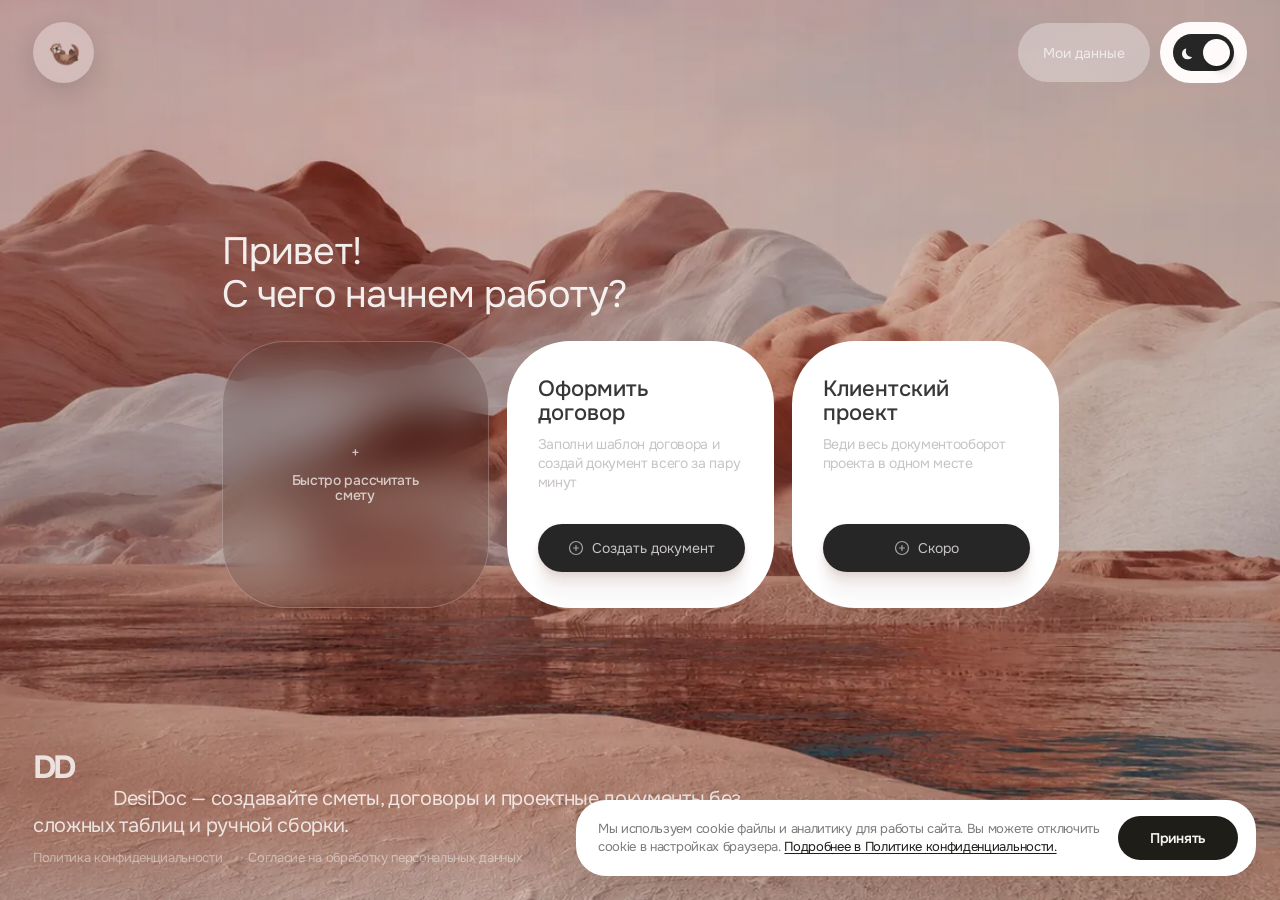
==== commit 42c12731: "Refine AI brief estimates" ====
--- a/index.html
+++ b/index.html
@@ -183,6 +183,7 @@
 	                      <span aria-hidden="true">✨</span>
 	                      Собрать из брифа
 	                    </button>
+	                    <p>AI соберёт черновик сметы по брифу. Проверьте часы, стоимость и допрасходы перед отправкой клиенту!</p>
 	                  </div>
 	                </section>
 
@@ -307,6 +308,7 @@
 	                    <span aria-hidden="true">✨</span>
 	                    Собрать из брифа
 	                  </button>
+	                  <p>AI соберёт черновик сметы по брифу. Проверьте часы, стоимость и допрасходы перед отправкой клиенту!</p>
 	                </div>
 	              </div>
 
@@ -846,9 +848,10 @@
         <textarea data-brief-ai-input rows="8" placeholder="Вставьте сюда сообщение клиента, бриф, переписку или заметки после созвона."></textarea>
       </label>
 
-      <p class="client-reply-status" data-brief-ai-status>Текст обработает YandexGPT для предварительной оценки. Не вводите персональные данные третьих лиц. Часы и стоимость проверьте под свою скорость и договорённости с клиентом.</p>
+      <p class="client-reply-status" data-brief-ai-status>Текст обработает AI для предварительной оценки. Не вводите персональные данные третьих лиц. Часы и стоимость проверьте под свою скорость и договорённости с клиентом.</p>
 
       <div class="modal__actions">
+        <button class="button button--ghost" type="button" data-action="reset-brief-ai">Сбросить</button>
         <button class="button button--ghost" value="cancel">Отмена</button>
         <button class="brief-ai-button" type="button" data-action="analyze-brief">✨ Рассчитать</button>
       </div>
--- a/css/designkit.css
+++ b/css/designkit.css
@@ -3017,6 +3017,7 @@
   padding: 0;
   background: transparent;
   color: var(--text);
+  overflow: visible;
 }
 
 .modal::backdrop {
@@ -3033,7 +3034,8 @@
   border: 1px solid var(--line);
   border-radius: var(--radius-lg);
   background: var(--surface-strong);
-  box-shadow: 0 32px 80px rgba(31, 22, 16, 0.22), 0 2px 10px rgba(31, 22, 16, 0.08);
+  overflow: hidden;
+  box-shadow: 0 24px 64px rgba(31, 22, 16, 0.16), 0 2px 8px rgba(31, 22, 16, 0.06);
 }
 
 [data-profile-modal] {
@@ -3240,6 +3242,7 @@
   background: rgba(31, 29, 24, 0.05);
   border: 1px solid rgba(31, 29, 24, 0.14);
   border-radius: 14px;
+  resize: none;
 }
 
 [data-brief-ai-modal] .field textarea:focus {
@@ -3308,6 +3311,7 @@
 
 .modal__actions {
   display: flex;
+  flex-wrap: wrap;
   justify-content: flex-end;
   gap: 10px;
   margin-top: 6px;
@@ -6092,7 +6096,8 @@
 }
 
 .brief-ai-field textarea {
-  resize: vertical;
+  resize: none;
+  overflow: auto;
 }
 
 /* ── Sticky summary ──────────────────────────────────────── */
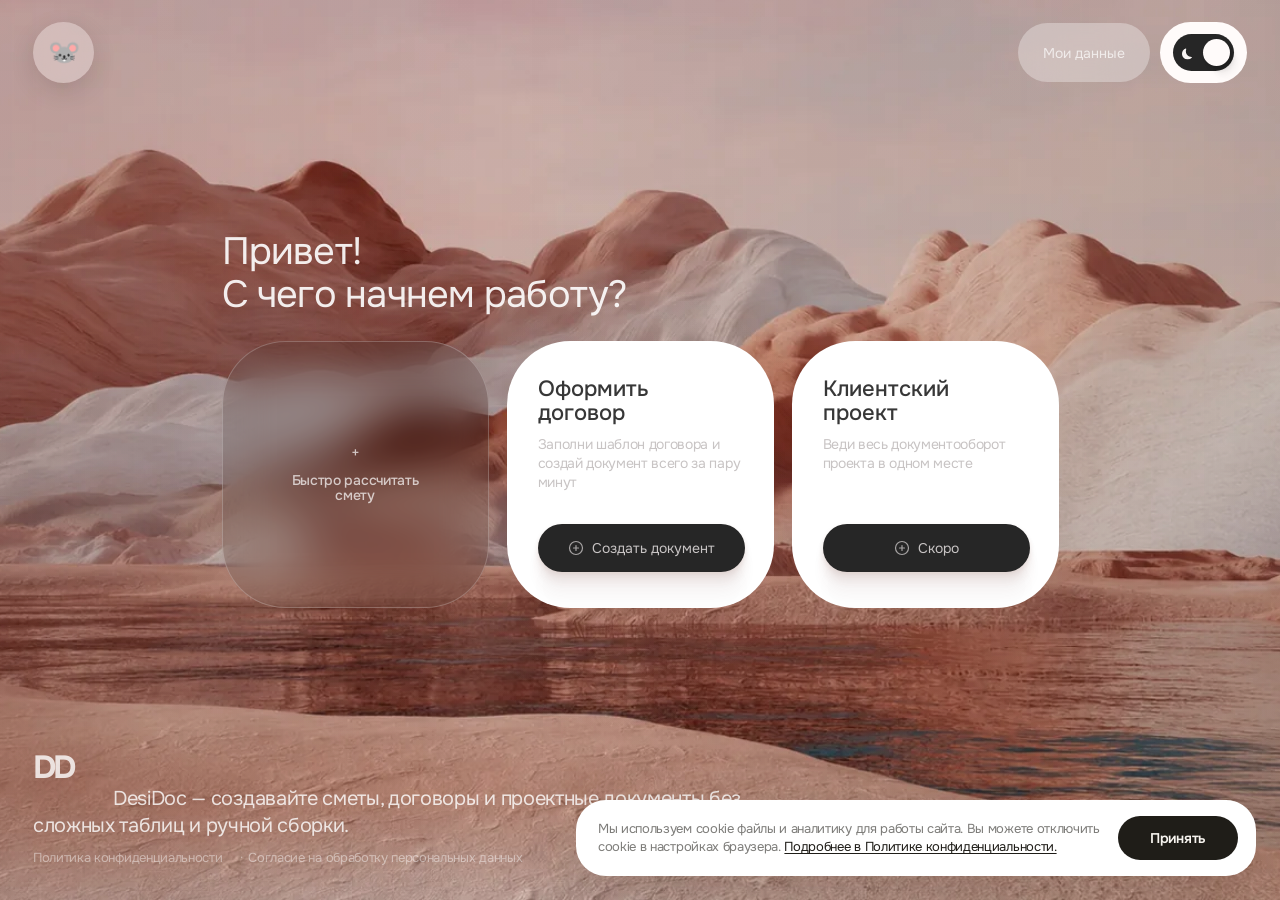
==== commit 78cd7398: "Route AI briefs through templates and clamp stage hours - Add classifier step: pure logo/branding/si" ====
--- a/index.html
+++ b/index.html
@@ -882,6 +882,6 @@
   <script src="assets/vendor/jspdf.umd.min.js"></script>
   <script src="assets/vendor/html-to-image.js"></script>
   <script src="js/ai-config.js?v=1"></script>
-  <script src="js/designkit.js?v=101"></script>
+  <script src="js/designkit.js?v=102"></script>
 </body>
 </html>
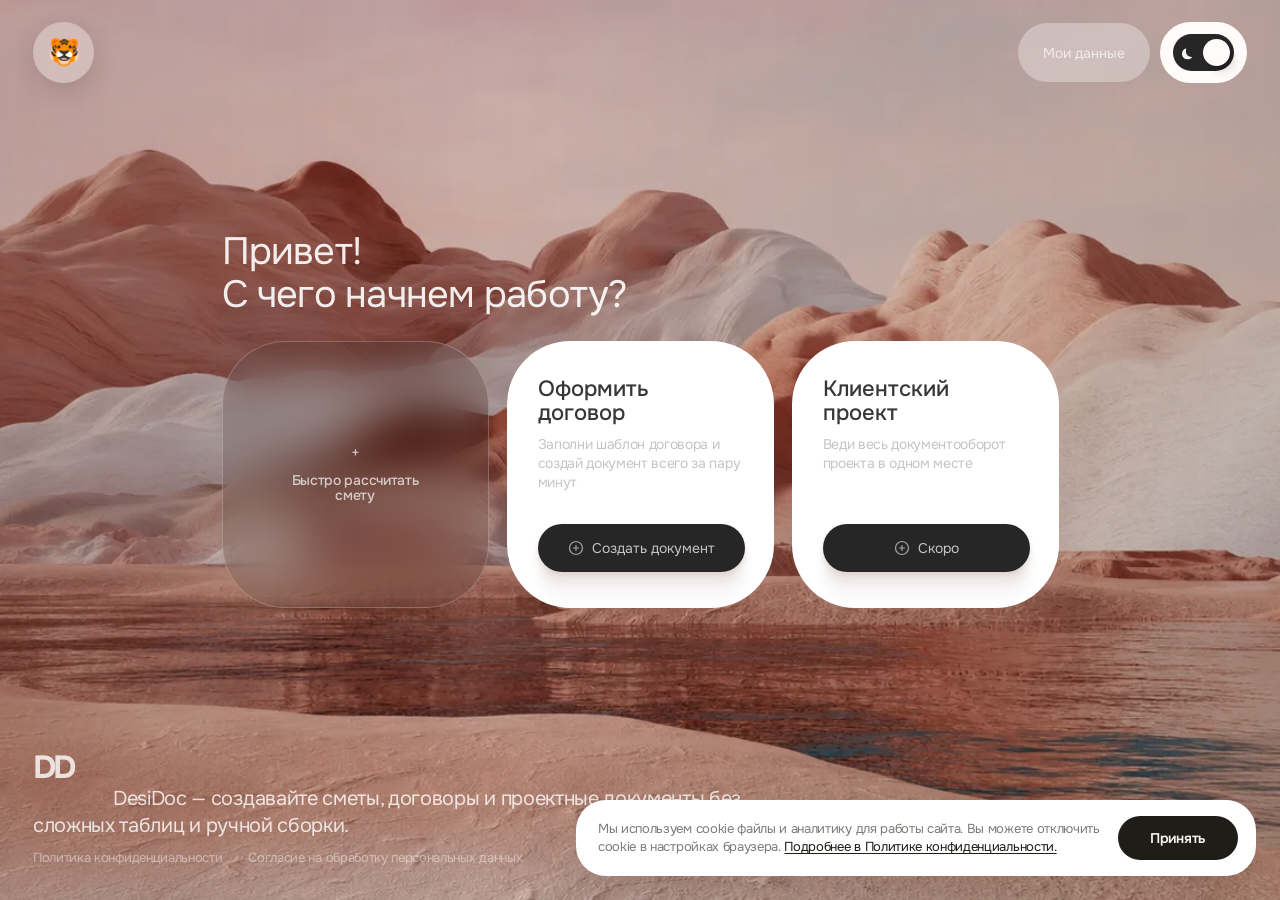
==== commit d1c0b9ea: "Scale AI-generated hours by user grade - Site sends the user's grade (junior/middle/senior) with the" ====
--- a/index.html
+++ b/index.html
@@ -882,6 +882,6 @@
   <script src="assets/vendor/jspdf.umd.min.js"></script>
   <script src="assets/vendor/html-to-image.js"></script>
   <script src="js/ai-config.js?v=1"></script>
-  <script src="js/designkit.js?v=102"></script>
+  <script src="js/designkit.js?v=103"></script>
 </body>
 </html>
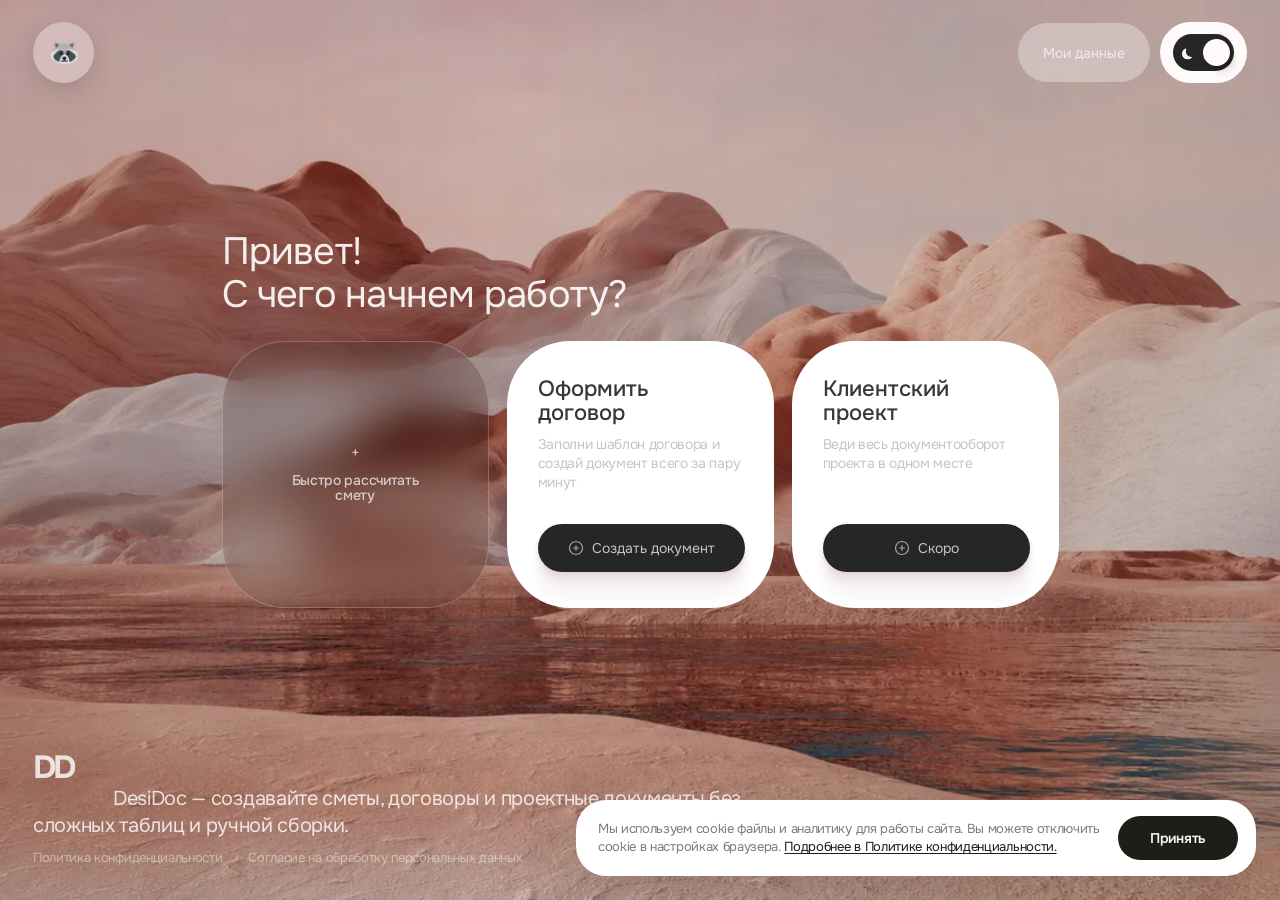
==== commit 6237955f: "Surface added expenses in the collapsed block - Expense box auto-opens when expenses are added (manu" ====
--- a/index.html
+++ b/index.html
@@ -470,7 +470,7 @@
                 <!-- Expenses -->
                 <details class="expense-box" data-expense-box>
                   <summary>
-                    <span class="expense-box__title">+ Добавить дополнительные расходы</span>
+                    <span class="expense-box__title" data-expense-box-title>+ Добавить дополнительные расходы</span>
                     <span class="expense-box__hint">Добавьте стоимость токенов нейросетей, если используете AI-инструменты в работе, лицензий на шрифты, фотостоков или печати.</span>
                   </summary>
                   <div class="expense-form">
@@ -882,6 +882,6 @@
   <script src="assets/vendor/jspdf.umd.min.js"></script>
   <script src="assets/vendor/html-to-image.js"></script>
   <script src="js/ai-config.js?v=1"></script>
-  <script src="js/designkit.js?v=103"></script>
+  <script src="js/designkit.js?v=104"></script>
 </body>
 </html>
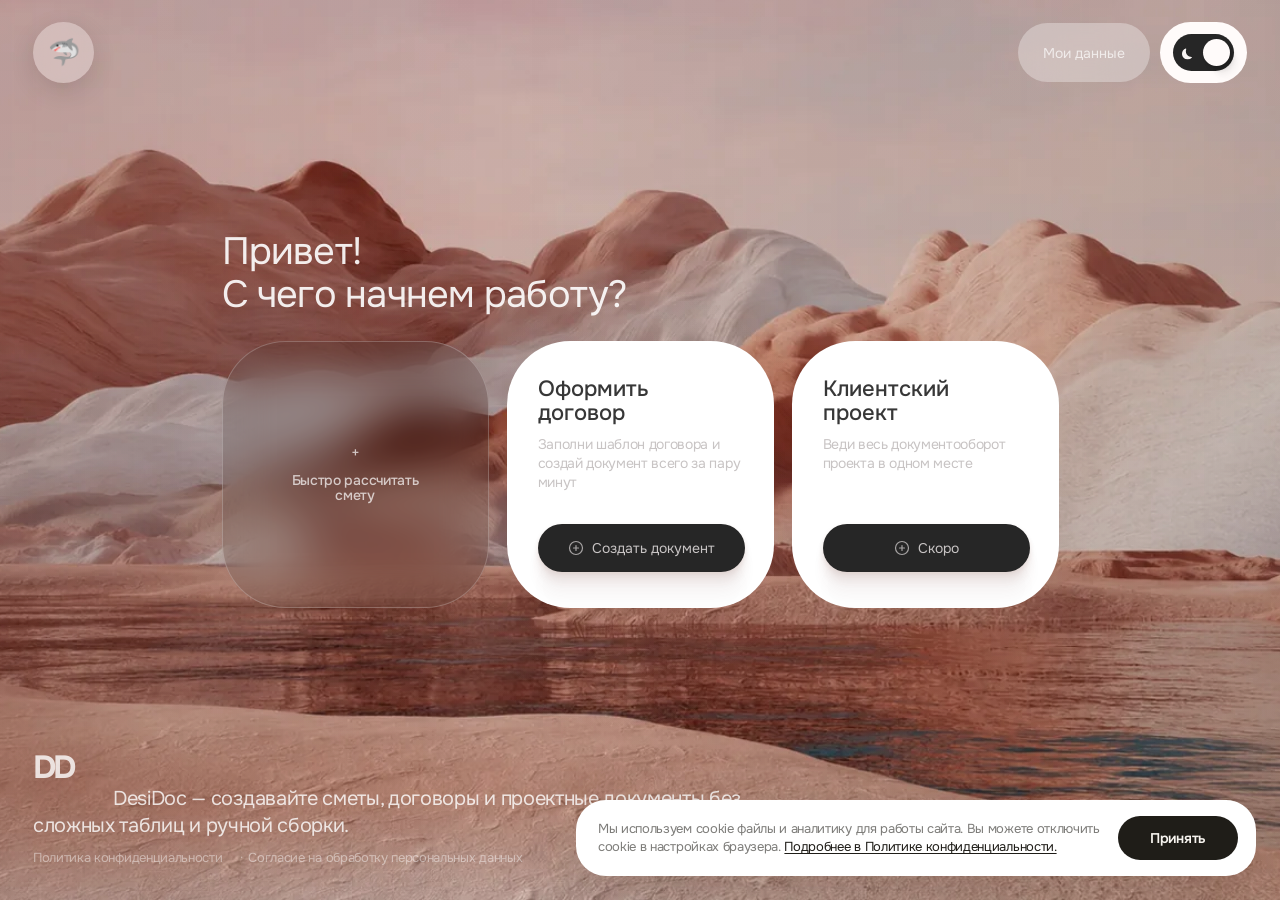
==== commit 9d2ac266: "Make modals scrollable on mobile Export modal (and all others) taller than the phone viewport had ov" ====
--- a/index.html
+++ b/index.html
@@ -19,7 +19,7 @@
   <meta name="twitter:card" content="summary">
   <meta name="twitter:title" content="DesiDoc — сервис для подготовки проектных документов">
   <meta name="twitter:description" content="Создавайте сметы, договоры и проектные документы без лишней рутины.">
-  <link rel="stylesheet" href="css/designkit.css?v=171">
+  <link rel="stylesheet" href="css/designkit.css?v=172">
 </head>
 <body data-view="home">
   <div class="app" data-view="home">
--- a/css/designkit.css
+++ b/css/designkit.css
@@ -3013,6 +3013,10 @@
 
 .modal {
   width: min(560px, calc(100vw - 32px));
+  /* На мобильных контент модалки бывает выше экрана — ограничиваем и скроллим панель.
+     dvh учитывает панель браузера в мобильном Safari, vh — фолбэк. */
+  max-height: calc(100vh - 32px);
+  max-height: calc(100dvh - 32px);
   border: 0;
   padding: 0;
   background: transparent;
@@ -3034,23 +3038,15 @@
   border: 1px solid var(--line);
   border-radius: var(--radius-lg);
   background: var(--surface-strong);
-  overflow: hidden;
-  box-shadow: 0 24px 64px rgba(31, 22, 16, 0.16), 0 2px 8px rgba(31, 22, 16, 0.06);
-}
-
-[data-profile-modal] {
   max-height: calc(100vh - 32px);
-  overflow: hidden;
-}
-
-[data-profile-modal] .modal__panel {
-  max-height: calc(100vh - 32px);
+  max-height: calc(100dvh - 32px);
   overflow-y: auto;
   scrollbar-width: none;
   -ms-overflow-style: none;
-}
-
-[data-profile-modal] .modal__panel::-webkit-scrollbar {
+  box-shadow: 0 24px 64px rgba(31, 22, 16, 0.16), 0 2px 8px rgba(31, 22, 16, 0.06);
+}
+
+.modal__panel::-webkit-scrollbar {
   display: none;
   width: 0;
   height: 0;
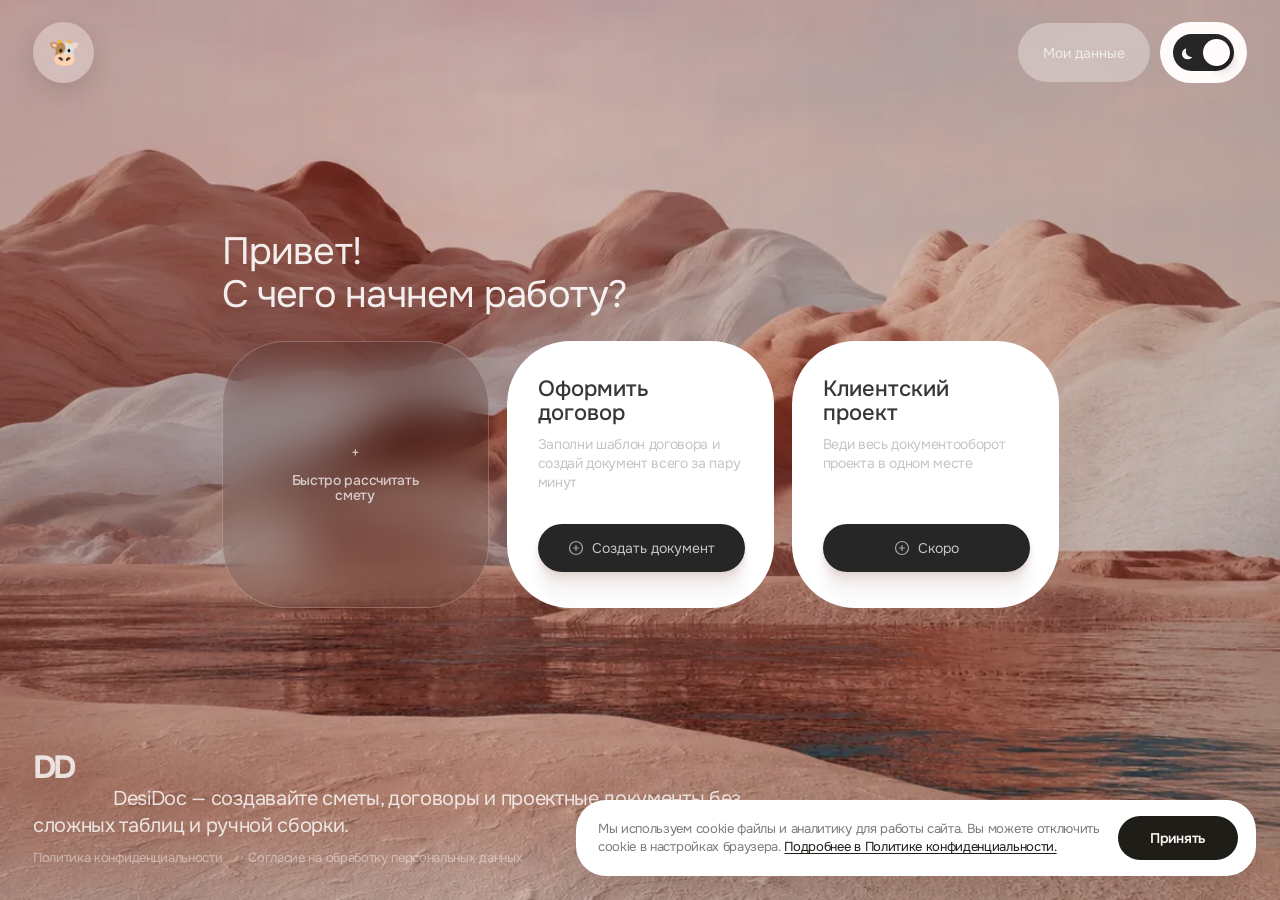
==== commit 5a8c6d0b: "Drive unit stages by hours-per-unit Unit-measured stages now derive from hours per item: quantity ch" ====
--- a/index.html
+++ b/index.html
@@ -882,6 +882,6 @@
   <script src="assets/vendor/jspdf.umd.min.js"></script>
   <script src="assets/vendor/html-to-image.js"></script>
   <script src="js/ai-config.js?v=1"></script>
-  <script src="js/designkit.js?v=104"></script>
+  <script src="js/designkit.js?v=105"></script>
 </body>
 </html>
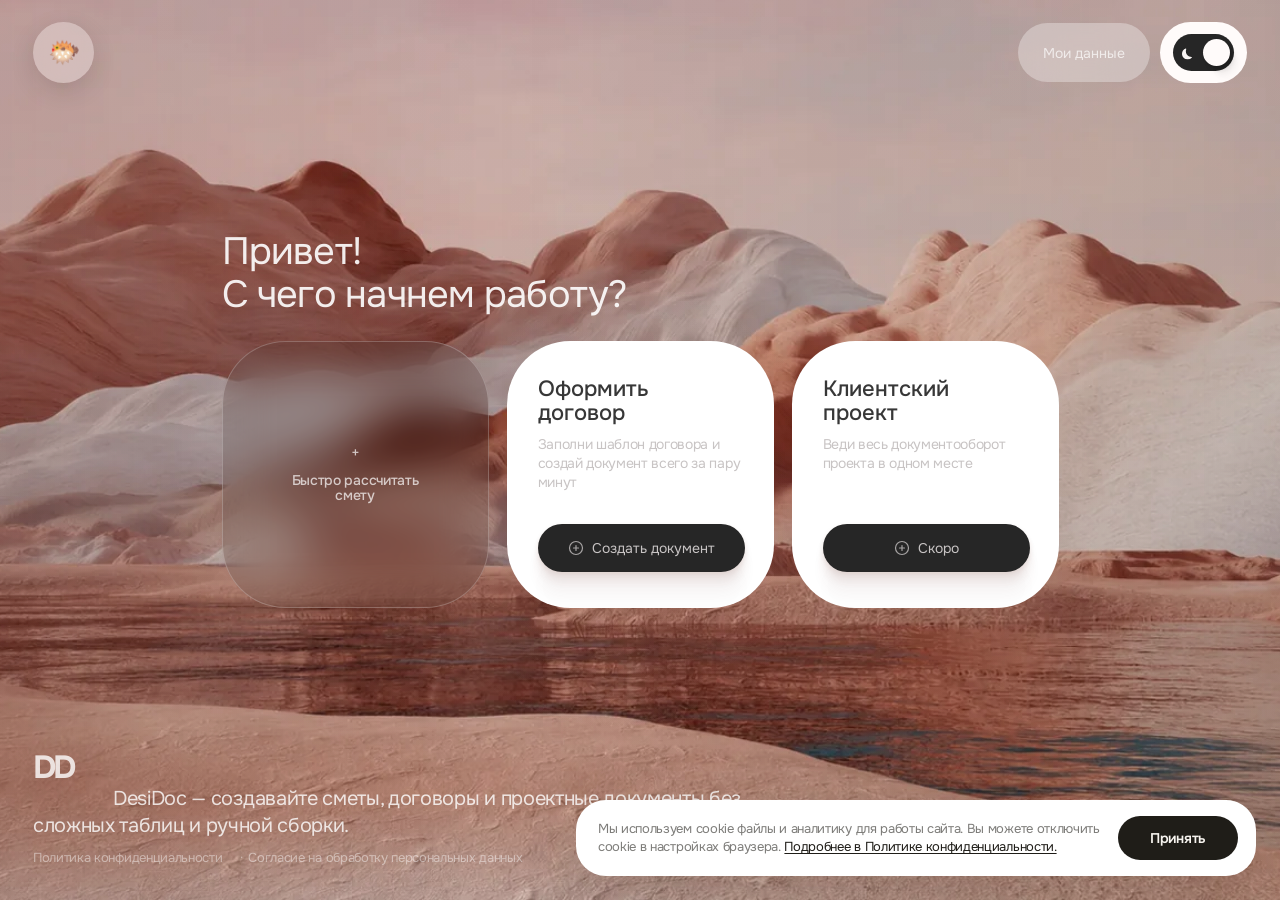
==== commit 43f7b966: "Add estimate blocks, saved estimates and merged PDF - Split an estimate into named blocks (manual or" ====
--- a/index.html
+++ b/index.html
@@ -19,7 +19,7 @@
   <meta name="twitter:card" content="summary">
   <meta name="twitter:title" content="DesiDoc — сервис для подготовки проектных документов">
   <meta name="twitter:description" content="Создавайте сметы, договоры и проектные документы без лишней рутины.">
-  <link rel="stylesheet" href="css/designkit.css?v=172">
+  <link rel="stylesheet" href="css/designkit.css?v=173">
 </head>
 <body data-view="home">
   <div class="app" data-view="home">
@@ -458,6 +458,31 @@
                 </div>
 
                 <!-- Stage list -->
+                <div class="estimate-group-toolbar">
+                  <label class="field">Дата сметы <input type="date" data-estimate-date aria-label="Дата сметы"></label>
+                  <div class="estimate-group-toolbar__actions">
+                    <button class="button button--ghost" type="button" data-action="toggle-estimate-groups" aria-pressed="false" aria-expanded="false" aria-controls="estimate-group-choice">Разделить на блоки</button>
+                    <button class="button button--ghost" type="button" data-action="add-estimate-group" hidden>+ Добавить блок</button>
+                  </div>
+                </div>
+                <div class="estimate-group-choice" id="estimate-group-choice" data-estimate-group-choice hidden role="group" aria-labelledby="estimate-group-choice-title">
+                  <div class="estimate-group-choice__header">
+                    <strong id="estimate-group-choice-title">Как разделить смету?</strong>
+                    <button class="icon-button" type="button" data-action="close-estimate-group-choice" aria-label="Закрыть выбор разбиения">×</button>
+                  </div>
+                  <div class="estimate-group-choice__options">
+                    <button class="button button--ghost estimate-group-choice__option" type="button" data-action="auto-estimate-groups">
+                      <strong>Разделить автоматически</strong>
+                      <span>AI распределит текущие этапы по смыслу</span>
+                    </button>
+                    <button class="button button--ghost estimate-group-choice__option" type="button" data-action="manual-estimate-groups">
+                      <strong>Добавить пустой блок ниже</strong>
+                      <span>Текущие этапы останутся на месте</span>
+                    </button>
+                  </div>
+                  <button class="button button--ghost" type="button" data-action="restore-estimate-groups" hidden>Вернуть созданные блоки</button>
+                </div>
+                <p class="estimate-group-status" data-estimate-group-status role="status" hidden></p>
                 <div class="stage-list" data-stage-list></div>
 
                 <!-- AI disclaimer — под этапами, только для AI-смет -->
@@ -493,6 +518,7 @@
 
                 <!-- Actions row — bottom -->
                 <div class="estimate-actions cv-result-actions">
+                  <button class="button button--dark" type="button" data-action="save-estimate">Сохранить смету</button>
                   <button class="button button--soft" type="button" data-action="reset-estimate">Сбросить</button>
                   <button class="button button--ghost" type="button" data-action="open-export-settings">Параметры PDF</button>
                   <button class="button button--dark" type="button" data-action="open-export">
@@ -502,6 +528,21 @@
                 </div>
 
               </div>
+              <section class="saved-estimates" aria-labelledby="saved-estimates-title">
+                <div class="saved-estimates__header">
+                  <h2 id="saved-estimates-title">Сохранённые сметы</h2>
+                  <button class="button button--ghost saved-estimates__toggle" type="button" data-action="toggle-saved-estimates" aria-expanded="true" aria-controls="saved-estimates-content" hidden>Свернуть</button>
+                </div>
+                <div id="saved-estimates-content" data-saved-estimates-content>
+                <p class="saved-estimates__hint" data-saved-estimates-hint hidden>Выберите две или больше смет для общего PDF.</p>
+                <div data-saved-estimates></div>
+                <div class="saved-estimates__footer" data-saved-estimates-footer hidden>
+                  <button class="button button--ghost" type="button" data-action="merge-estimates-pdf">Объединить в PDF</button>
+                  <span data-estimate-selection-count hidden></span>
+                </div>
+                </div>
+                <p class="estimate-status" data-estimate-status role="status" aria-live="polite"></p>
+              </section>
             </section>
 
           </div>
@@ -882,6 +923,6 @@
   <script src="assets/vendor/jspdf.umd.min.js"></script>
   <script src="assets/vendor/html-to-image.js"></script>
   <script src="js/ai-config.js?v=1"></script>
-  <script src="js/designkit.js?v=105"></script>
+  <script src="js/designkit.js?v=107"></script>
 </body>
 </html>
--- a/css/designkit.css
+++ b/css/designkit.css
@@ -9544,3 +9544,100 @@
 [data-theme="dark"] .deedoc-section-tab.is-current {
   background: rgba(255, 255, 255, 0.32);
 }
+
+/* Estimate blocks and local saved estimates. Uses the existing theme tokens. */
+.estimate-group-toolbar,
+.estimate-group__header,
+.estimate-group__footer,
+.saved-estimates__header,
+.saved-estimates__footer {
+  display: flex;
+  align-items: center;
+  justify-content: space-between;
+  gap: 12px;
+  flex-wrap: wrap;
+}
+.estimate-group-toolbar { margin: 0 0 20px; }
+.estimate-group-toolbar .field { max-width: 190px; font-size: 12px; }
+.estimate-group { min-width: 0; border: 1px solid var(--line); border-radius: 20px; overflow: hidden; }
+.estimate-group__header { padding: 16px; background: var(--soft); flex-wrap: nowrap; }
+.estimate-group__header > .stage-title-input { flex: 1; min-width: 0; width: 0; font-size: 17px; }
+.estimate-group__tools { display: flex; flex-shrink: 0; gap: 4px; }
+.estimate-group__tools .icon-button { width: 32px; height: 36px; }
+.estimate-group button:disabled, .saved-estimates button:disabled { opacity: .35; cursor: default; }
+.estimate-group .stage-card { border-radius: 0; border: 0; border-bottom: 1px solid var(--line); }
+.estimate-group__footer { padding: 12px 16px; font-size: 12px; color: var(--muted); }
+.estimate-group__footer strong { display: block; color: var(--text); font-size: 16px; text-align: right; }
+.estimate-group.is-drop-target { outline: 2px solid var(--accent); outline-offset: -2px; }
+.estimate-group.is-dragging { opacity: .5; }
+.stage-group-picker { display: flex; align-items: center; gap: 8px; margin-top: 10px; color: var(--muted); font-size: 11px; }
+.stage-group-picker select { min-width: 0; max-width: 100%; width: 190px; padding: 6px 8px; background: var(--surface-strong); color: var(--text); border: 1px solid var(--line); border-radius: 8px; font: inherit; }
+.stage-move-tools { display: flex; gap: 8px; margin-top: 6px; }
+.stage-move-tools .button { padding: 5px 8px; min-height: 32px; font-size: 11px; }
+.estimate-card .cv-result-actions { flex-wrap: wrap; }
+.saved-estimates { border-top: 1px solid var(--line); margin-top: 28px; padding-top: 24px; min-width: 0; color: var(--text); }
+.saved-estimates__header h2 { margin: 0; font-size: 22px; font-weight: 500; letter-spacing: -.5px; }
+.saved-estimates__header > span, .saved-estimates__hint, .saved-estimates__footer > span { color: var(--muted); font-size: 12px; }
+.saved-estimates__hint { line-height: 1.5; margin: 12px 0; }
+.saved-estimate { display: flex; align-items: flex-start; gap: 12px; padding: 16px 0; border-bottom: 1px solid var(--line); }
+.saved-estimate__select { display: grid; place-items: center; min-width: 32px; min-height: 32px; }
+.saved-estimate__select input { width: 18px; height: 18px; cursor: pointer; }
+.saved-estimate__body { flex: 1; min-width: 0; }
+.saved-estimate__name { border: 0; padding: 4px 0; background: none; color: var(--text); font: inherit; font-weight: 500; text-align: left; overflow-wrap: anywhere; cursor: pointer; }
+.saved-estimate__body p { margin: 4px 0 10px; color: var(--muted); font-size: 12px; }
+.saved-estimate__actions { display: flex; flex-wrap: wrap; gap: 6px; }
+.saved-estimate__actions .button { min-height: 34px; padding: 6px 10px; font-size: 11px; }
+.saved-estimates__footer { margin-top: 16px; }
+.estimate-status { margin: 12px 0 0; font-size: 13px; line-height: 1.5; overflow-wrap: anywhere; }
+.estimate-status:empty { display: none; }
+.pdf-group-row { break-inside: avoid; }
+.pdf-group-row td { background: #f3f3f3; }
+@media (max-width: 600px) {
+  .estimate-group__header { padding: 10px; gap: 6px; }
+  .estimate-group__header > .stage-title-input { font-size: 15px; }
+  .estimate-group__tools { gap: 0; }
+  .estimate-group__tools .icon-button { width: 30px; min-height: 40px; }
+  .estimate-group__footer { padding: 10px; }
+  .estimate-group__footer .button { font-size: 11px; padding: 8px 10px; }
+  .stage-group-picker { flex-wrap: wrap; }
+  .stage-group-picker select { width: 100%; min-height: 36px; }
+  .saved-estimates__header h2 { font-size: 20px; }
+  .saved-estimate__actions .button { min-height: 40px; }
+  .estimate-card .cv-result-actions { flex-flow: column nowrap; }
+  .estimate-card .cv-result-actions > .button { flex: 0 0 auto; min-height: 44px; }
+  .saved-estimates__footer > .button { width: 100%; }
+}
+.app[data-view="calculator"][data-estimate="empty"] .view--calculator .estimate-card {
+  display: flex;
+  flex-direction: column;
+  height: auto;
+}
+.app[data-view="calculator"][data-estimate="empty"] .view--calculator .estimate-empty { min-height: 240px; }
+.estimate-group-toolbar__actions { display: flex; align-items: center; flex-wrap: wrap; gap: 8px; }
+.estimate-group-toolbar__actions [hidden] { display: none; }
+.estimate-group-status { margin: -6px 0 16px; font-size: 12px; line-height: 1.5; color: var(--muted); }
+.estimate-group-toolbar [aria-pressed="true"] { background: var(--soft-strong); }
+.estimate-group-choice { padding: 16px; margin: -6px 0 16px; border: 1px solid var(--line); border-radius: 20px; background: var(--soft); color: var(--text); }
+.estimate-group-choice[hidden], .estimate-group-choice [hidden] { display: none; }
+.estimate-group-choice__header { display: flex; align-items: center; justify-content: space-between; gap: 12px; margin-bottom: 12px; font-size: 14px; }
+.estimate-group-choice__options { display: grid; grid-template-columns: repeat(2, minmax(0, 1fr)); gap: 8px; }
+.estimate-group-choice .estimate-group-choice__option { display: flex; flex-direction: column; align-items: flex-start; gap: 6px; padding: 16px; border-radius: 14px; white-space: normal; text-align: left; height: auto; }
+.estimate-group-choice__option strong { font-size: 13px; font-weight: 500; }
+.estimate-group-choice__option span { font-size: 12px; font-weight: 400; color: var(--muted); line-height: 1.4; }
+.estimate-group-choice__option:disabled { opacity: .4; cursor: default; }
+.estimate-group-choice > .button { margin-top: 10px; }
+.estimate-group__actions { display: flex; flex-wrap: wrap; gap: 6px; }
+.estimate-group__footer > span { margin-left: auto; }
+@media (max-width: 600px) {
+  .estimate-group-choice__options { grid-template-columns: minmax(0, 1fr); }
+  .estimate-group-choice { padding: 12px; }
+}
+
+.saved-estimates [hidden] { display: none !important; }
+.saved-estimates__toggle { margin-left: auto; min-height: 36px; padding: 7px 13px; font-size: 12px; }
+.saved-estimates__header { align-items: center; }
+.saved-estimates__header h2 { flex: 1; }
+@media (max-width: 480px) {
+  .saved-estimates__header { gap: 8px; }
+  .saved-estimates__header h2 { font-size: 18px; }
+}
